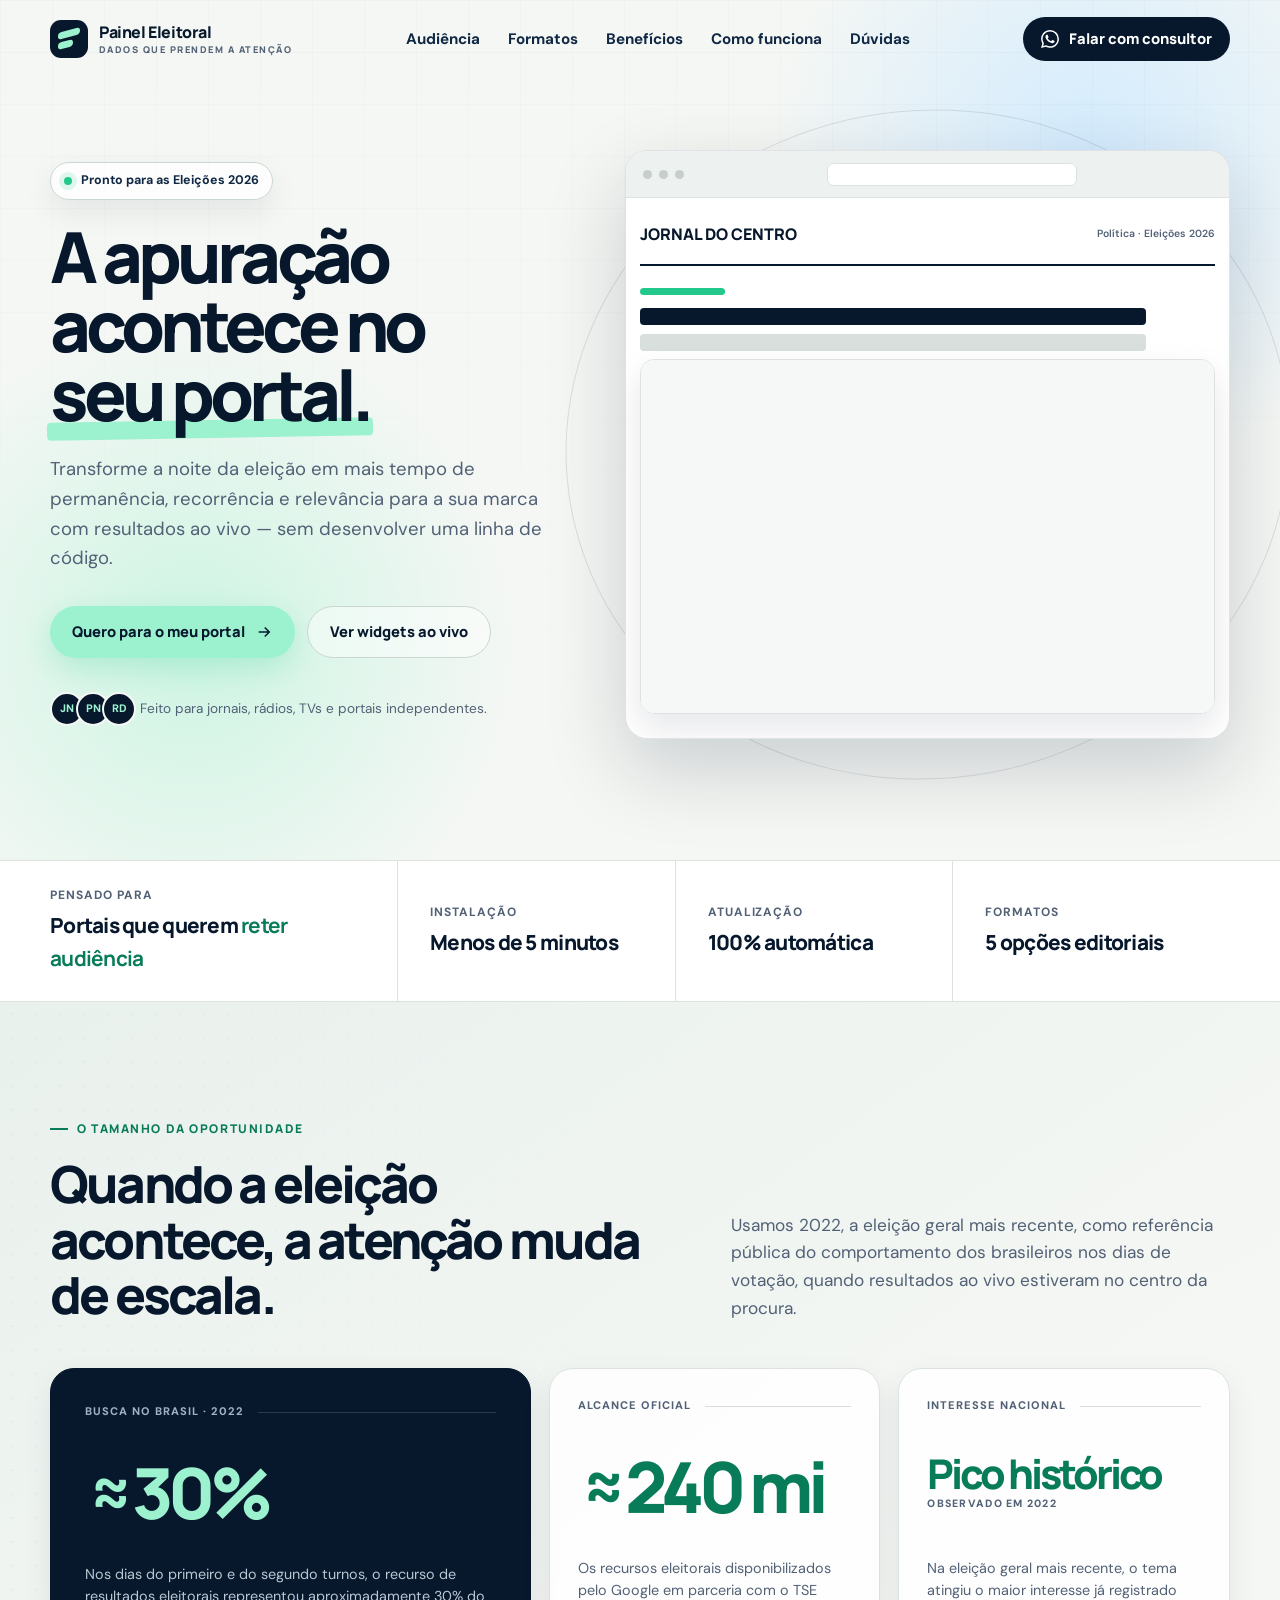
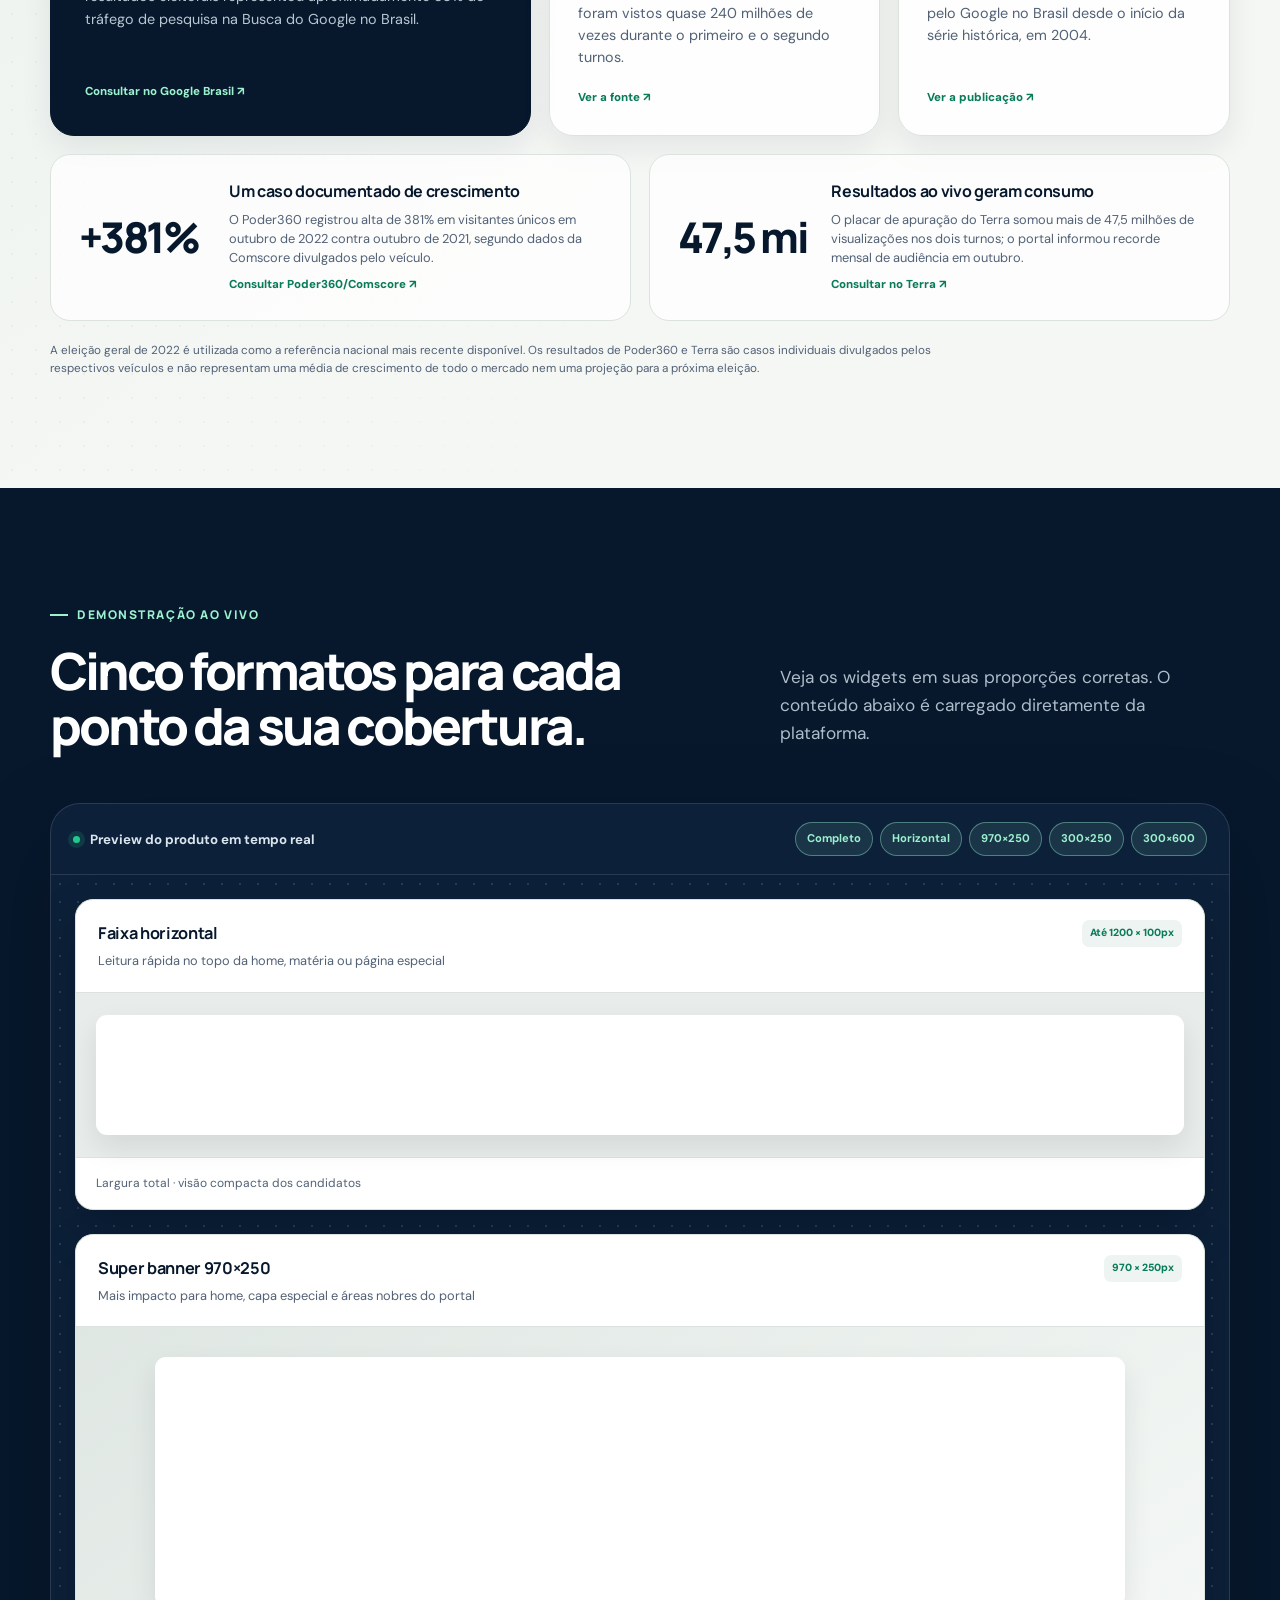
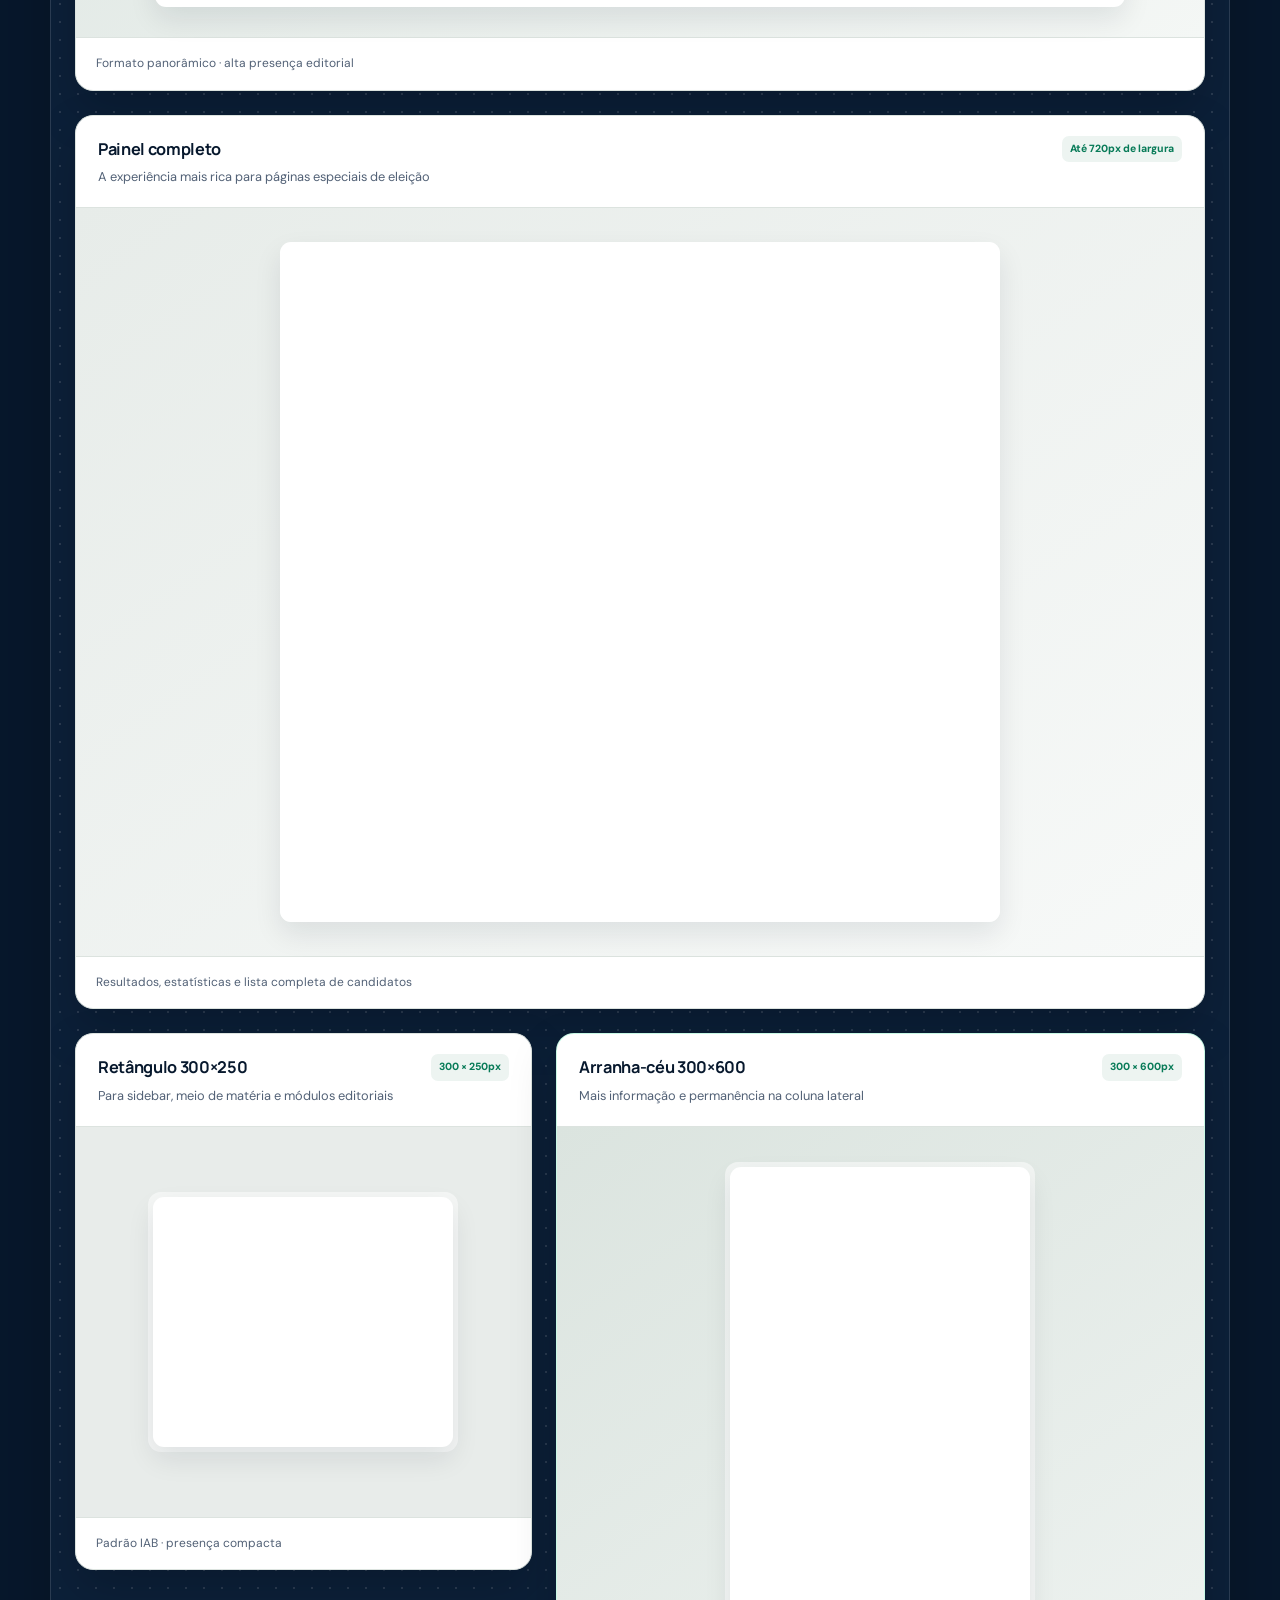
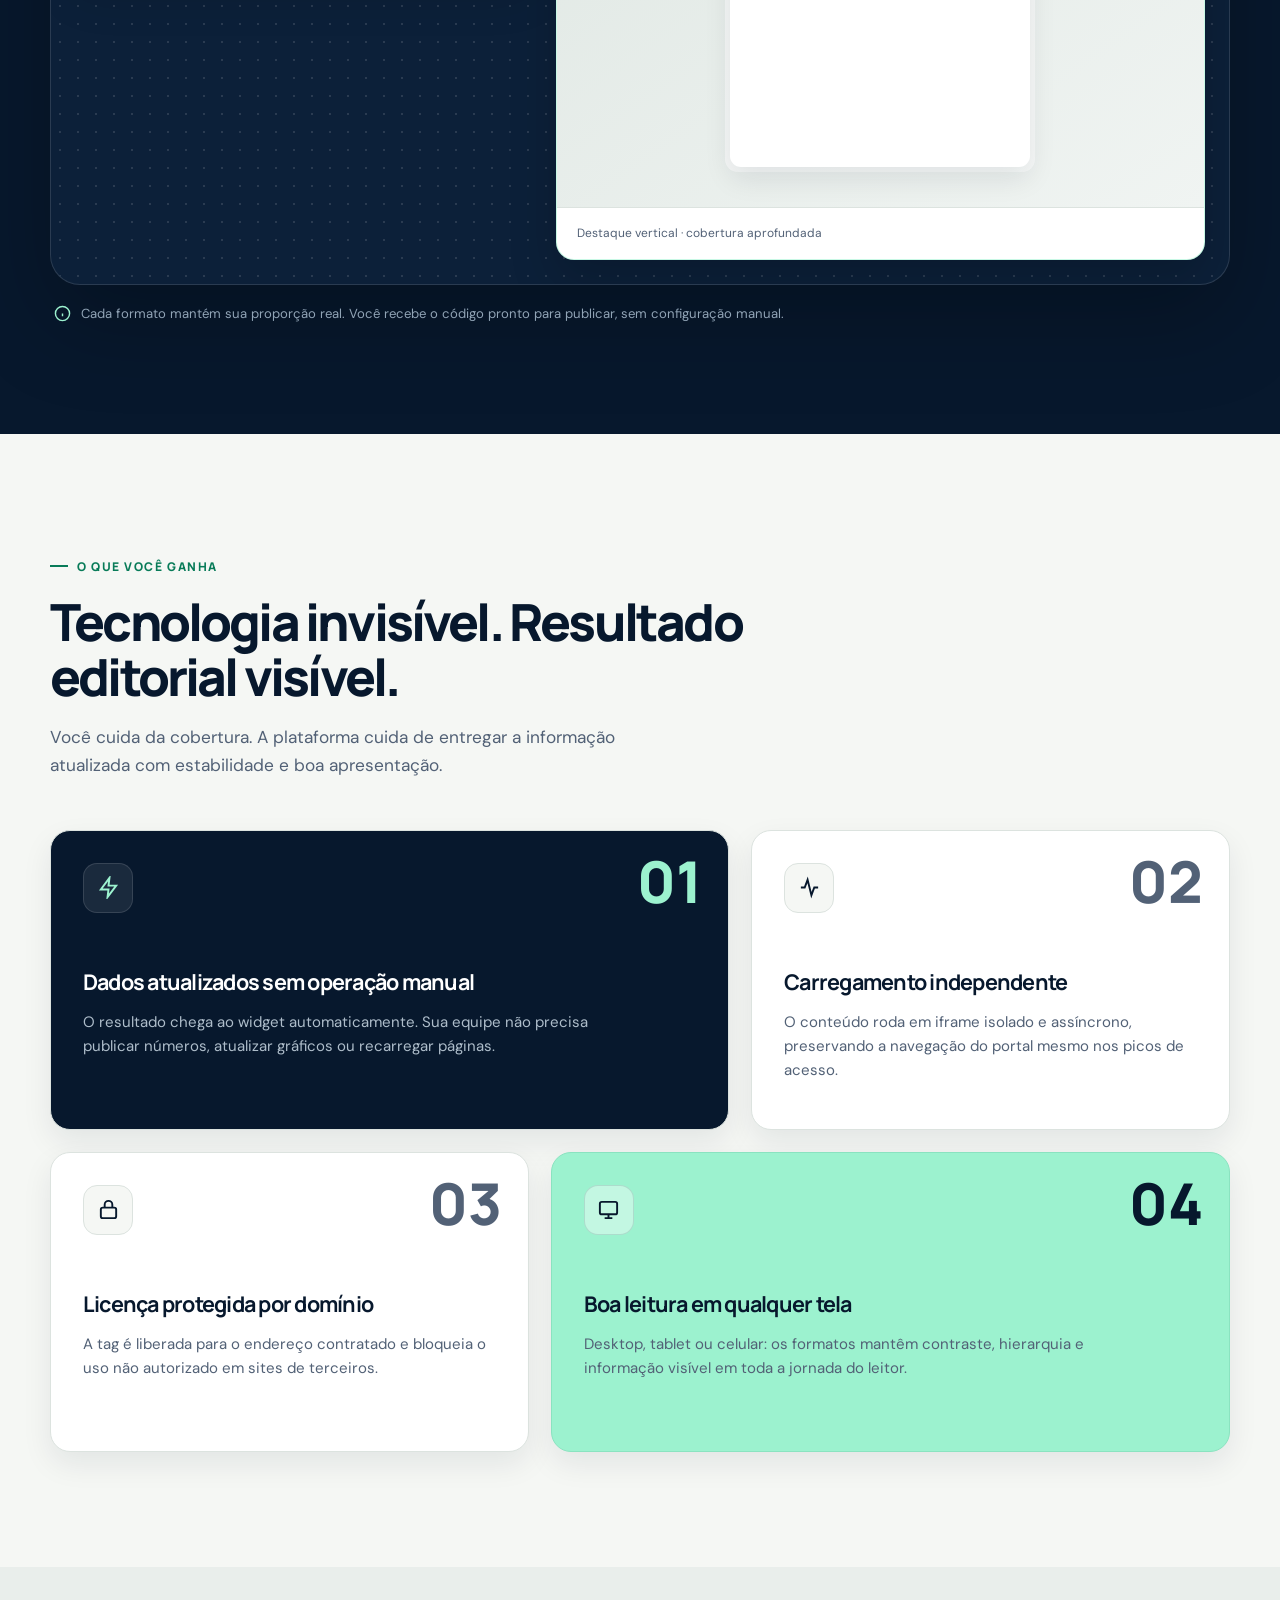
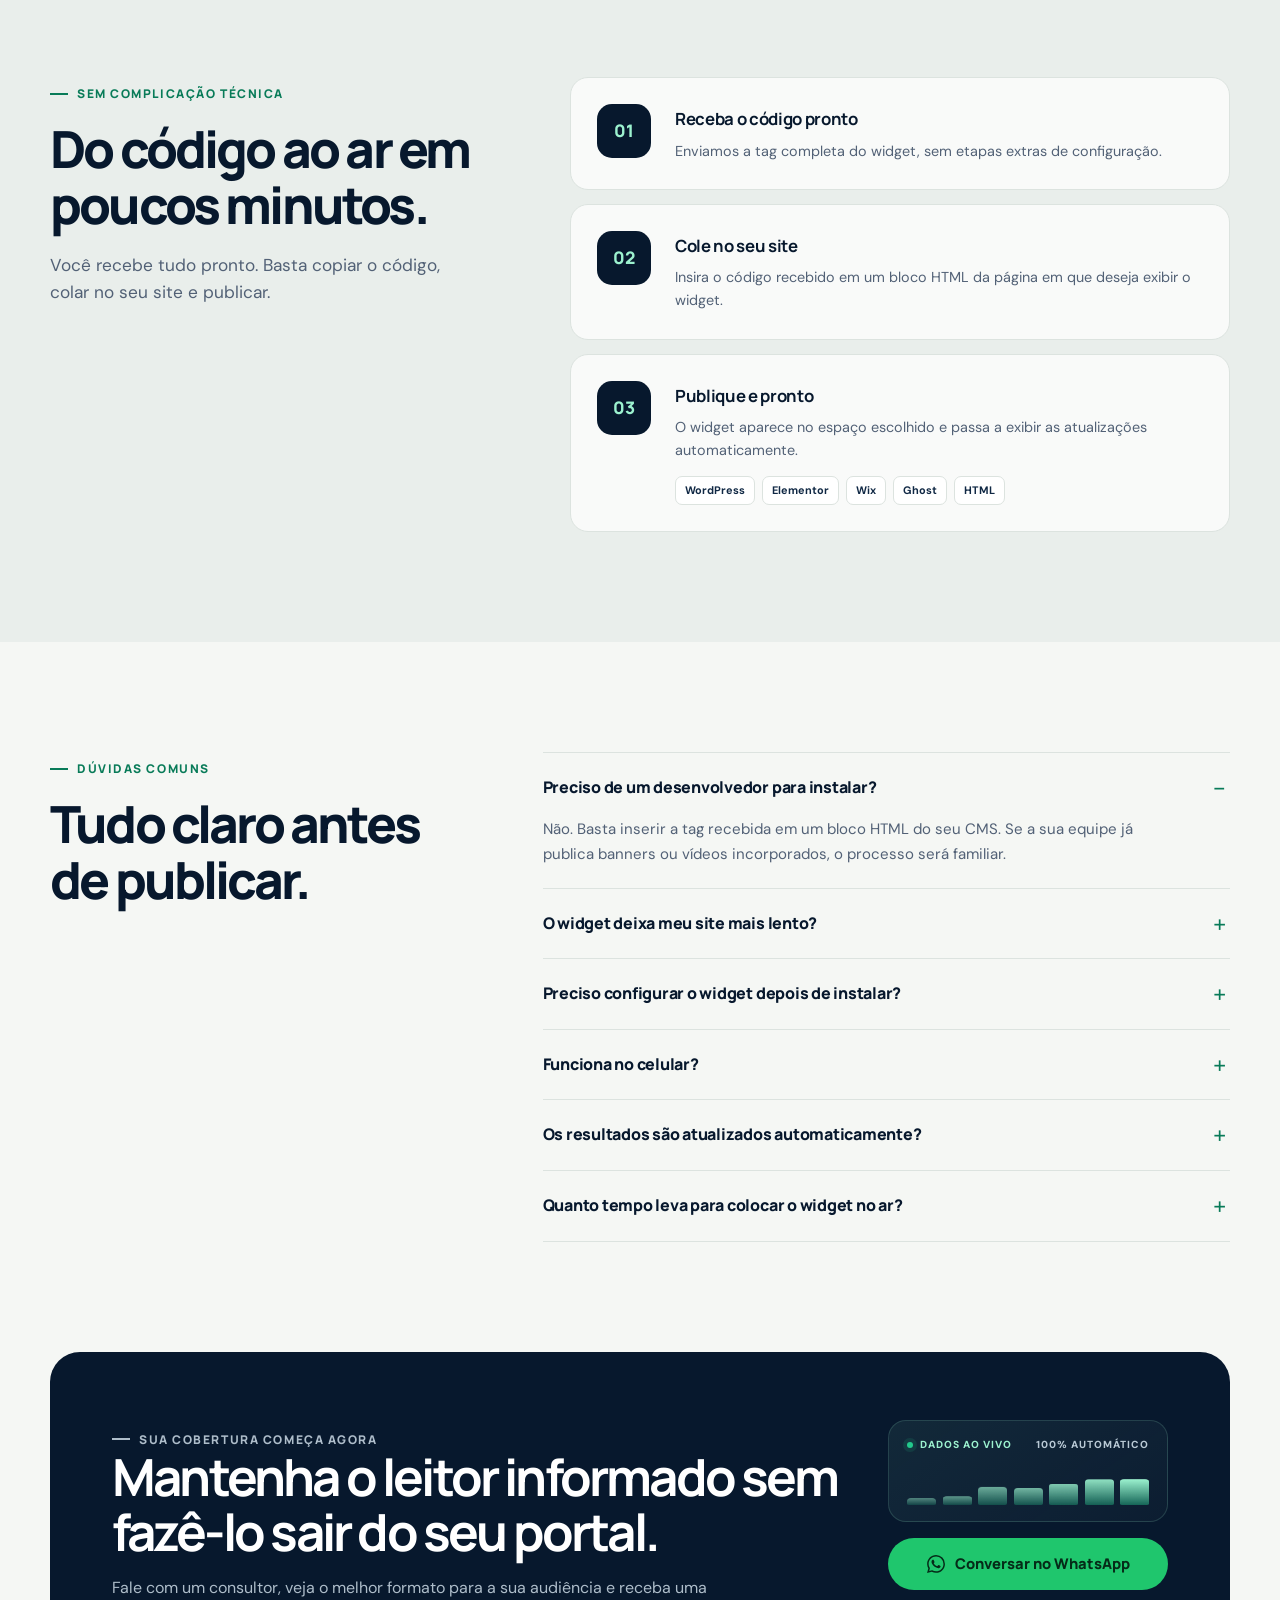
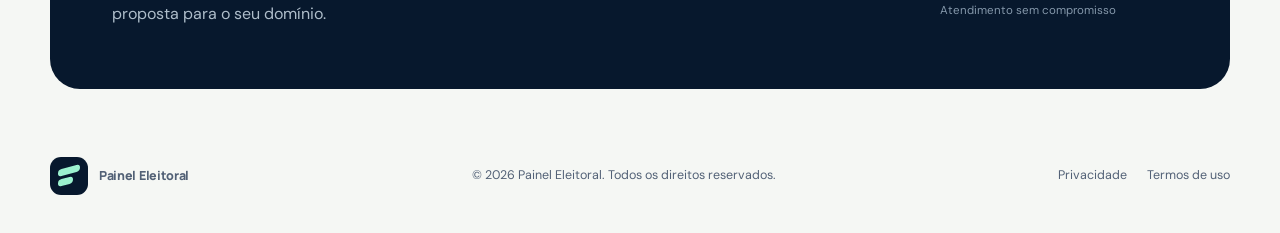
==== index.html @ d4038379 "Ajustes no site" ====
<!DOCTYPE html>
<html lang="pt-BR">
<head>
  <meta charset="UTF-8">
  <meta name="viewport" content="width=device-width, initial-scale=1">
  <meta name="description" content="Widgets de apuração eleitoral em tempo real para portais de notícias. Instalação simples, atualização automática e design responsivo.">
  <meta name="theme-color" content="#07182d">
  <title>Painel Eleitoral | Apuração eleitoral no seu portal</title>
  <link rel="icon" href="./favicon.ico" sizes="any">
  <link rel="preconnect" href="https://fonts.googleapis.com">
  <link rel="preconnect" href="https://fonts.gstatic.com" crossorigin>
  <link href="https://fonts.googleapis.com/css2?family=DM+Sans:wght@400;500;600;700&amp;family=Manrope:wght@500;600;700;800&amp;display=swap" rel="stylesheet">
  <style>
    :root {
      --ink: #07182d;
      --ink-soft: #102844;
      --ink-muted: #526176;
      --paper: #f5f7f4;
      --white: #ffffff;
      --line: #dce3df;
      --line-dark: rgba(255, 255, 255, .12);
      --mint: #9cf2cf;
      --mint-strong: #23c98c;
      --mint-dark: #087b58;
      --sky: #cfeaff;
      --yellow: #ffd566;
      --whatsapp: #1fc66d;
      --display: "Manrope", system-ui, sans-serif;
      --body: "DM Sans", system-ui, sans-serif;
      --radius-sm: 12px;
      --radius-md: 20px;
      --radius-lg: 30px;
      --shadow-sm: 0 12px 30px rgba(7, 24, 45, .08);
      --shadow-lg: 0 30px 80px rgba(7, 24, 45, .18);
    }
    *, *::before, *::after { box-sizing: border-box; }
    html { scroll-behavior: smooth; }
    body { margin: 0; overflow-x: hidden; background: var(--paper); color: var(--ink); font-family: var(--body); line-height: 1.6; -webkit-font-smoothing: antialiased; }
    button, a { font: inherit; }
    a { color: inherit; text-decoration: none; }
    img, svg { display: block; }
    button { border: 0; }
    ::selection { background: var(--mint); color: var(--ink); }
    .skip-link { position: fixed; top: 12px; left: 12px; z-index: 9999; padding: 10px 14px; border-radius: 8px; background: var(--white); color: var(--ink); transform: translateY(-150%); }
    .skip-link:focus { transform: translateY(0); }
    .container { width: min(1180px, calc(100% - 40px)); margin-inline: auto; }
    .eyebrow { display: inline-flex; align-items: center; gap: 9px; margin: 0 0 18px; color: var(--mint-dark); font-family: var(--display); font-size: .75rem; font-weight: 800; letter-spacing: .13em; text-transform: uppercase; }
    .eyebrow::before { content: ""; width: 18px; height: 2px; background: currentColor; }
    .eyebrow--light { color: var(--mint); }
    .section-title { max-width: 800px; margin: 0; font-family: var(--display); font-size: clamp(2rem, 4vw, 3.5rem); font-weight: 800; letter-spacing: -.055em; line-height: 1.08; }
    .section-copy { max-width: 620px; margin: 20px 0 0; color: var(--ink-muted); font-size: 1.08rem; }
    .section-head { margin-bottom: 50px; }
    .section-head--split { display: flex; align-items: end; justify-content: space-between; gap: 32px; }
    .section-head--split .section-copy { margin: 0 0 6px; max-width: 450px; }
    .button { display: inline-flex; min-height: 52px; align-items: center; justify-content: center; gap: 10px; padding: 0 22px; border-radius: 999px; cursor: pointer; font-family: var(--display); font-size: .92rem; font-weight: 800; transition: transform .2s ease, box-shadow .2s ease, background .2s ease; }
    .button:hover { transform: translateY(-2px); }
    .button:focus-visible, .nav-link:focus-visible, summary:focus-visible { outline: 3px solid var(--yellow); outline-offset: 3px; }
    .button--primary { background: var(--mint); color: var(--ink); box-shadow: 0 10px 28px rgba(35, 201, 140, .22); }
    .button--primary:hover { background: #b5f8dd; box-shadow: 0 14px 36px rgba(35, 201, 140, .3); }
    .button--whatsapp { background: var(--whatsapp); color: #052b18; }
    .button--ghost { border: 1px solid var(--line-dark); color: var(--white); }
    .button--ghost:hover { background: rgba(255, 255, 255, .08); }
    .button svg { width: 18px; height: 18px; }
    .site-header { position: fixed; inset: 0 0 auto; z-index: 1000; border-bottom: 1px solid transparent; transition: background .25s ease, border-color .25s ease, box-shadow .25s ease; }
    .site-header.is-scrolled { border-color: rgba(220, 227, 223, .8); background: rgba(245, 247, 244, .92); box-shadow: 0 10px 35px rgba(7, 24, 45, .06); backdrop-filter: blur(16px); }
    .nav { min-height: 78px; display: flex; align-items: center; justify-content: space-between; gap: 24px; }
    .brand { display: inline-flex; align-items: center; gap: 11px; font-family: var(--display); font-weight: 800; }
    .brand-mark { position: relative; width: 38px; height: 38px; overflow: hidden; border-radius: 11px; background: var(--ink); }
    .brand-mark::before, .brand-mark::after { content: ""; position: absolute; left: 8px; width: 22px; height: 7px; border-radius: 999px; background: var(--mint); transform: skewY(-15deg); }
    .brand-mark::before { top: 10px; }
    .brand-mark::after { top: 21px; width: 15px; }
    .brand-name { line-height: 1.05; letter-spacing: -.025em; }
    .brand-name small { display: block; margin-top: 4px; color: var(--ink-muted); font-size: .58rem; letter-spacing: .16em; text-transform: uppercase; }
    .nav-links { display: flex; align-items: center; gap: 28px; }
    .nav-link { position: relative; padding-block: 8px; color: var(--ink-soft); font-size: .95rem; font-weight: 700; transition: color .25s ease; }
    .nav-link::after { content: ""; position: absolute; right: 0; bottom: 2px; left: 0; height: 2px; border-radius: 999px; background: var(--mint-dark); transform: scaleX(0); transform-origin: center; transition: transform .25s ease; }
    .nav-link:hover, .nav-link.is-active { color: var(--mint-dark); }
    .nav-link.is-active::after { transform: scaleX(1); }
    .site-header .button { min-height: 44px; padding-inline: 18px; background: var(--ink); color: var(--white); }
    .hero { position: relative; min-height: 860px; overflow: hidden; padding: 150px 0 88px; background: radial-gradient(circle at 85% 18%, rgba(207, 234, 255, .9), transparent 25%), radial-gradient(circle at 15% 75%, rgba(156, 242, 207, .45), transparent 26%), var(--paper); }
    .hero::before { content: ""; position: absolute; inset: 0; opacity: .28; background-image: linear-gradient(rgba(7, 24, 45, .08) 1px, transparent 1px), linear-gradient(90deg, rgba(7, 24, 45, .08) 1px, transparent 1px); background-size: 52px 52px; mask-image: linear-gradient(to bottom, black, transparent 88%); }
    .hero-grid { position: relative; display: grid; grid-template-columns: minmax(0, .92fr) minmax(0, 1.08fr); align-items: center; gap: 60px; }
    .hero-content { min-width: 0; }
    .live-pill { display: inline-flex; align-items: center; gap: 9px; margin-bottom: 22px; padding: 8px 13px; border: 1px solid #cbd8d2; border-radius: 999px; background: rgba(255, 255, 255, .72); color: var(--ink-soft); font-size: .78rem; font-weight: 700; box-shadow: var(--shadow-sm); }
    .live-dot { width: 8px; height: 8px; border-radius: 50%; background: var(--mint-strong); box-shadow: 0 0 0 5px rgba(35, 201, 140, .14); animation: pulse 1.8s ease infinite; }
    .hero h1 { max-width: 620px; margin: 0; font-family: var(--display); font-size: clamp(2.9rem, 5.5vw, 5.15rem); font-weight: 800; letter-spacing: -.07em; line-height: .98; }
    .hero h1 span { position: relative; z-index: 0; white-space: nowrap; }
    .hero h1 span::after { content: ""; position: absolute; z-index: -1; right: -3px; bottom: 4px; left: -3px; height: 18px; border-radius: 4px; background: var(--mint); transform: rotate(-1deg); }
    .hero-copy { max-width: 570px; margin: 26px 0 32px; color: var(--ink-muted); font-size: 1.16rem; }
    .hero-actions { display: flex; align-items: center; gap: 12px; flex-wrap: wrap; }
    .hero-actions .button--ghost { border-color: #cbd8d2; color: var(--ink); background: rgba(255,255,255,.45); }
    .trust-line { display: flex; align-items: center; gap: 12px; margin-top: 34px; color: var(--ink-muted); font-size: .85rem; }
    .trust-avatars { display: flex; }
    .trust-avatar { display: grid; width: 34px; height: 34px; margin-right: -8px; place-items: center; border: 2px solid var(--paper); border-radius: 50%; background: var(--ink); color: var(--mint); font-size: .68rem; font-weight: 800; }
    .product-stage { position: relative; min-width: 0; }
    .stage-orbit { position: absolute; inset: -40px -60px; border: 1px solid rgba(7, 24, 45, .11); border-radius: 50%; transform: rotate(-8deg); }
    .browser { position: relative; overflow: hidden; border: 1px solid rgba(7, 24, 45, .12); border-radius: 22px; background: var(--white); box-shadow: var(--shadow-lg); }
    .browser-bar { height: 47px; display: flex; align-items: center; gap: 7px; padding: 0 17px; border-bottom: 1px solid var(--line); background: #edf1ef; }
    .browser-dot { width: 9px; height: 9px; border-radius: 50%; background: #c6cfca; }
    .browser-address { flex: 1; max-width: 250px; height: 23px; margin-inline: auto; border: 1px solid #dce3df; border-radius: 7px; background: var(--white); }
    .newsroom { padding: 24px 14px; }
    .newsroom-brand { display: flex; justify-content: space-between; align-items: center; padding-bottom: 16px; border-bottom: 2px solid var(--ink); font-family: var(--display); font-weight: 800; }
    .newsroom-brand small { color: var(--ink-muted); font-family: var(--body); font-size: .65rem; font-weight: 600; }
    .fake-kicker { width: 85px; height: 7px; margin-top: 22px; border-radius: 10px; background: var(--mint-strong); }
    .fake-headline { width: 88%; height: 17px; margin-top: 13px; border-radius: 4px; background: var(--ink); box-shadow: 0 26px 0 #d9dfdc; }
    .widget-frame { position: relative; height: 355px; margin-top: 34px; overflow-x: hidden; overflow-y: auto; border: 1px solid var(--line); border-radius: 14px; background: #f6f8f7; box-shadow: 0 15px 35px rgba(7,24,45,.1); scroll-behavior: smooth; scrollbar-color: rgba(16,40,68,.38) transparent; scrollbar-width: thin; }
    .widget-frame iframe { display: block; width: 100%; height: 2100px; border: 0; background: transparent; }
    .widget-frame::-webkit-scrollbar, .live-widget::-webkit-scrollbar { width: 5px; height: 5px; }
    .widget-frame::-webkit-scrollbar-track, .live-widget::-webkit-scrollbar-track { background: transparent; }
    .widget-frame::-webkit-scrollbar-thumb, .live-widget::-webkit-scrollbar-thumb { border-radius: 999px; background: rgba(16,40,68,.35); }
    .widget-frame::-webkit-scrollbar-thumb:hover, .live-widget::-webkit-scrollbar-thumb:hover { background: rgba(16,40,68,.58); }
    .widget-frame:focus-visible, .live-widget:focus-visible { outline: 3px solid var(--mint-strong); outline-offset: 3px; }
    .proof-bar { position: relative; z-index: 2; border-block: 1px solid var(--line); background: var(--white); }
    .proof-grid { display: grid; grid-template-columns: 1.25fr repeat(3, 1fr); align-items: stretch; }
    .proof-item { min-height: 130px; display: flex; flex-direction: column; justify-content: center; padding: 25px 32px; border-left: 1px solid var(--line); }
    .proof-item:first-child { padding-left: 0; border-left: 0; }
    .proof-label { color: var(--ink-muted); font-size: .75rem; font-weight: 700; letter-spacing: .08em; text-transform: uppercase; }
    .proof-value { margin-top: 4px; font-family: var(--display); font-size: 1.3rem; font-weight: 800; letter-spacing: -.035em; }
    .proof-value strong { color: var(--mint-dark); }
    .attention { position: relative; overflow: hidden; padding: 110px 0; background: linear-gradient(145deg, #e9f1ed 0%, var(--paper) 62%); }
    .attention::before { content: ""; position: absolute; inset: 0; opacity: .28; background-image: radial-gradient(rgba(7,24,45,.14) 1px, transparent 1px); background-size: 24px 24px; mask-image: linear-gradient(90deg, black, transparent 58%); }
    .attention .container { position: relative; }
    .attention-head { display: grid; grid-template-columns: 1.1fr .9fr; align-items: end; gap: 70px; margin-bottom: 46px; }
    .attention-head .section-copy { margin: 0; justify-self: end; }
    .attention-grid { display: grid; grid-template-columns: 1.45fr 1fr 1fr; gap: 18px; }
    .attention-card { min-width: 0; min-height: 310px; display: flex; flex-direction: column; padding: 28px; border: 1px solid var(--line); border-radius: 24px; background: rgba(255,255,255,.86); box-shadow: var(--shadow-sm); }
    .attention-card--feature { padding: 34px; border-color: var(--ink); background: var(--ink); color: var(--white); }
    .attention-kicker { display: flex; align-items: center; justify-content: space-between; gap: 14px; color: var(--ink-muted); font-size: .69rem; font-weight: 800; letter-spacing: .09em; text-transform: uppercase; }
    .attention-card--feature .attention-kicker { color: #9eb0c1; }
    .attention-kicker::after { content: ""; flex: 1; height: 1px; background: currentColor; opacity: .22; }
    .attention-number { min-height: 82px; display: flex; align-items: flex-start; margin: 40px 0 20px; color: var(--mint-dark); font-family: var(--display); font-size: clamp(3.2rem, 5.5vw, 5.15rem); font-weight: 800; letter-spacing: -.075em; line-height: .9; white-space: nowrap; }
    .attention-card--feature .attention-number { color: var(--mint); }
    .attention-number--text { flex-direction: column; justify-content: flex-start; gap: 7px; font-size: clamp(2.25rem, 3.2vw, 2.85rem); white-space: nowrap; }
    .attention-number--text small { color: var(--ink-muted); font-family: var(--body); font-size: .66rem; font-weight: 800; letter-spacing: .12em; line-height: 1; text-transform: uppercase; }
    .attention-card p { margin: 0; color: var(--ink-muted); font-size: .9rem; line-height: 1.55; }
    .attention-card--feature p { color: #b9c7d3; }
    .data-source { display: inline-flex; align-items: center; gap: 6px; width: fit-content; margin-top: 20px; color: var(--mint-dark); font-size: .72rem; font-weight: 800; text-decoration: none; }
    .attention-card--feature .data-source { color: var(--mint); }
    .attention-card > .data-source { margin-top: auto; padding-top: 20px; }
    .data-source:hover { text-decoration: underline; text-underline-offset: 3px; }
    .case-grid { display: grid; grid-template-columns: repeat(2, 1fr); gap: 18px; margin-top: 18px; }
    .case-card { display: grid; grid-template-columns: auto 1fr; align-items: center; gap: 24px; padding: 24px 28px; border: 1px solid var(--line); border-radius: 20px; background: rgba(255,255,255,.72); }
    .case-number { min-width: 126px; color: var(--ink); font-family: var(--display); font-size: 2.65rem; font-weight: 800; letter-spacing: -.06em; line-height: 1; }
    .case-card h3 { margin: 0 0 5px; font-family: var(--display); font-size: 1rem; letter-spacing: -.02em; }
    .case-card p { margin: 0; color: var(--ink-muted); font-size: .8rem; line-height: 1.5; }
    .case-card .data-source { margin-top: 9px; }
    .attention-note { max-width: 900px; margin: 20px 0 0; color: var(--ink-muted); font-size: .73rem; }
    .studio { padding: 110px 0; background: var(--ink); color: var(--white); }
    .studio .section-title { max-width: 720px; }
    .studio .section-copy { color: #aebdca; }
    .studio-shell { overflow: hidden; border: 1px solid var(--line-dark); border-radius: var(--radius-lg); background: #0c2039; box-shadow: 0 35px 90px rgba(0,0,0,.25); }
    .studio-toolbar { display: flex; align-items: center; justify-content: space-between; gap: 18px; padding: 18px 22px; border-bottom: 1px solid var(--line-dark); }
    .studio-status { display: flex; align-items: center; gap: 10px; color: #dbe5ed; font-size: .83rem; font-weight: 700; }
    .studio-status .live-dot { width: 7px; height: 7px; }
    .studio-formats { display: flex; flex-wrap: wrap; justify-content: flex-end; gap: 7px; }
    .format-chip { padding: 7px 11px; border: 1px solid var(--line-dark); border-radius: 999px; color: #9fb0c4; font-size: .7rem; font-weight: 700; }
    .format-chip.is-active { border-color: rgba(156,242,207,.4); background: rgba(156,242,207,.1); color: var(--mint); }
    .studio-canvas { display: grid; grid-template-columns: repeat(12, minmax(0, 1fr)); align-items: start; gap: 24px; padding: 24px; background-image: radial-gradient(rgba(255,255,255,.12) 1px, transparent 1px); background-size: 18px 18px; }
    .format-card { overflow: hidden; border: 1px solid var(--line); border-radius: 18px; background: var(--white); color: var(--ink); box-shadow: 0 20px 48px rgba(0,0,0,.18); }
    .format-card--wide, .format-card--standard { grid-column: 1 / -1; }
    .format-card--rectangle { grid-column: span 5; }
    .format-card--tower { grid-column: span 7; border-color: rgba(156,242,207,.55); }
    .format-card__head { display: flex; align-items: start; justify-content: space-between; gap: 18px; padding: 20px 22px; border-bottom: 1px solid var(--line); }
    .format-card__head h3 { margin: 0; font-family: var(--display); font-size: 1.02rem; letter-spacing: -.02em; }
    .format-card__head p { margin: 5px 0 0; color: var(--ink-muted); font-size: .8rem; }
    .size-badge { flex: 0 0 auto; padding: 5px 8px; border-radius: 7px; background: #edf4f1; color: var(--mint-dark); font-size: .65rem; font-weight: 800; }
    .editorial-preview { padding: 26px; background: #f0f3f1; }
    .article-line { height: 8px; margin-bottom: 9px; border-radius: 8px; background: #d9dfdc; }
    .article-line:nth-child(2) { width: 73%; }
    .live-widget { position: relative; margin: 22px 0; overflow: auto; border-radius: 11px; background: var(--white); box-shadow: 0 12px 28px rgba(7,24,45,.09); scroll-behavior: smooth; scrollbar-color: rgba(16,40,68,.38) transparent; scrollbar-width: thin; }
    .live-widget iframe { display: block; width: 100%; border: 0; background: transparent; }
    .horizontal-preview { padding: 22px 20px; background: #e8ecea; }
    .live-widget--horizontal { width: 100%; height: 120px; margin: 0; overflow: hidden; }
    .live-widget--horizontal iframe { width: 100%; max-width: 100%; height: 120px; }
    .super-banner-preview { display: grid; place-items: center; padding: 30px 24px; background: linear-gradient(145deg, #dfe7e3, #f4f7f5); }
    .live-widget--970 { width: min(970px, 100%); height: 250px; margin: 0 auto; overflow: hidden; }
    .live-widget--970 iframe { width: 970px; max-width: 100%; height: 250px; }
    .standard-preview { display: grid; place-items: center; padding: 34px; background: linear-gradient(145deg, #e7ece9, #f7f9f8); }
    .live-widget--standard { width: min(720px, 100%); height: 680px; margin: 0 auto; overflow-x: hidden; overflow-y: auto; }
    .live-widget--standard iframe { height: 2100px; }
    .sidebar-preview { display: grid; place-items: center; min-height: 390px; padding: 28px; background: #e8ecea; }
    .sidebar-preview--tower { min-height: 680px; background: linear-gradient(145deg, #dbe4df, #f0f4f2); }
    .sidebar-page { width: 100%; max-width: 310px; padding: 5px; border-radius: 13px; background: rgba(255,255,255,.55); }
    .live-widget--sidebar { width: 300px; max-width: 100%; margin: 0 auto; }
    .live-widget--sidebar iframe { width: 300px; max-width: 100%; height: 250px; }
    .live-widget--tower { width: 300px; max-width: 100%; margin: 0 auto; }
    .live-widget--tower iframe { width: 300px; max-width: 100%; height: 600px; }
    .format-card__foot { display: flex; align-items: center; justify-content: space-between; gap: 14px; padding: 16px 20px; border-top: 1px solid var(--line); color: var(--ink-muted); font-size: .75rem; }
    .studio-note { display: flex; align-items: center; gap: 10px; margin: 18px 4px 0; color: #91a4b6; font-size: .82rem; }
    .studio-note svg { flex: 0 0 auto; width: 17px; color: var(--mint); }
    .benefits { padding: 115px 0; }
    .benefit-grid { display: grid; grid-template-columns: repeat(12, 1fr); gap: 22px; }
    .benefit-card { position: relative; overflow: hidden; min-height: 300px; padding: 32px; border: 1px solid var(--line); border-radius: var(--radius-md); background: var(--white); box-shadow: var(--shadow-sm); }
    .benefit-card:nth-child(1), .benefit-card:nth-child(4) { grid-column: span 7; }
    .benefit-card:nth-child(2), .benefit-card:nth-child(3) { grid-column: span 5; }
    .benefit-card--dark { background: var(--ink); color: var(--white); }
    .benefit-card--mint { background: var(--mint); border-color: #8ae3c0; }
    .benefit-icon { display: grid; width: 50px; height: 50px; place-items: center; margin-bottom: 52px; border: 1px solid var(--line); border-radius: 14px; background: var(--paper); color: var(--ink); }
    .benefit-icon svg { width: 23px; height: 23px; }
    .benefit-card--dark .benefit-icon { border-color: var(--line-dark); background: rgba(255,255,255,.08); color: var(--mint); }
    .benefit-card--mint .benefit-icon { border-color: rgba(7,24,45,.12); background: rgba(255,255,255,.4); }
    .benefit-card h3 { max-width: 460px; margin: 0 0 11px; font-family: var(--display); font-size: 1.35rem; letter-spacing: -.035em; }
    .benefit-card p { max-width: 520px; margin: 0; color: var(--ink-muted); font-size: .94rem; }
    .benefit-card--dark p { color: #aebdca; }
    .benefit-number { position: absolute; top: 22px; right: 26px; color: var(--ink-muted); font-family: var(--display); font-size: 3.6rem; font-weight: 800; line-height: 1; }
    .benefit-card--dark .benefit-number { color: var(--mint); }
    .benefit-card--mint .benefit-number { color: var(--ink); }
    .flow { padding: 110px 0; background: #e9eeeb; }
    .flow-grid { display: grid; grid-template-columns: .8fr 1.2fr; gap: 80px; align-items: start; }
    .flow-intro { position: sticky; top: 120px; }
    .flow-intro .section-copy { max-width: 430px; }
    .flow-list { display: grid; gap: 14px; }
    .flow-step { display: grid; grid-template-columns: 58px 1fr; gap: 20px; padding: 26px; border: 1px solid var(--line); border-radius: 18px; background: rgba(255,255,255,.72); }
    .flow-number { display: grid; width: 54px; height: 54px; place-items: center; border-radius: 15px; background: var(--ink); color: var(--mint); font-family: var(--display); font-size: 1.08rem; font-weight: 800; }
    .flow-step h3 { margin: 2px 0 7px; font-family: var(--display); font-size: 1.05rem; letter-spacing: -.02em; }
    .flow-step p { margin: 0; color: var(--ink-muted); font-size: .9rem; }
    .compatibility { display: flex; flex-wrap: wrap; gap: 7px; margin-top: 13px; }
    .compatibility span { padding: 5px 9px; border: 1px solid var(--line); border-radius: 7px; background: var(--white); color: var(--ink-soft); font-size: .68rem; font-weight: 700; }
    .faq { padding: 110px 0; }
    .faq-grid { display: grid; grid-template-columns: .75fr 1.25fr; gap: 80px; }
    .faq-list { border-top: 1px solid var(--line); }
    details { border-bottom: 1px solid var(--line); }
    summary { position: relative; padding: 22px 48px 22px 0; cursor: pointer; list-style: none; font-family: var(--display); font-weight: 800; letter-spacing: -.015em; }
    summary::-webkit-details-marker { display: none; }
    summary::after { content: "+"; position: absolute; top: 17px; right: 4px; color: var(--mint-dark); font-size: 1.45rem; font-weight: 500; }
    details[open] summary::after { content: "−"; }
    details p { margin: -5px 50px 22px 0; color: var(--ink-muted); font-size: .94rem; }
    .final-cta { padding: 0 0 40px; }
    .cta-box { position: relative; overflow: hidden; display: grid; grid-template-columns: 1fr auto; align-items: center; gap: 42px; padding: 62px; border-radius: var(--radius-lg); background: var(--ink); color: var(--white); }
    .cta-box > * { position: relative; z-index: 1; }
    .cta-box h2 { max-width: 740px; margin: 0; font-family: var(--display); font-size: clamp(2rem, 4vw, 3.35rem); letter-spacing: -.055em; line-height: 1.08; }
    .cta-box p { max-width: 650px; margin: 16px 0 0; color: #aebdca; }
    .cta-side { width: 280px; display: grid; gap: 16px; }
    .cta-signal { min-height: 98px; padding: 16px 18px; border: 1px solid rgba(156,242,207,.16); border-radius: 18px; background: linear-gradient(145deg, rgba(156,242,207,.08), rgba(255,255,255,.025)); }
    .cta-signal-head { display: flex; align-items: center; justify-content: space-between; gap: 12px; color: #b9c9d5; font-size: .64rem; font-weight: 800; letter-spacing: .1em; text-transform: uppercase; }
    .cta-signal-live { display: inline-flex; align-items: center; gap: 7px; color: var(--mint); }
    .cta-signal-live::before { content: ""; width: 6px; height: 6px; border-radius: 50%; background: var(--mint-strong); box-shadow: 0 0 0 4px rgba(35,201,140,.12); }
    .cta-bars { position: relative; overflow: hidden; height: 42px; margin-top: 10px; display: flex; align-items: end; gap: 7px; }
    .cta-bars span { flex: 1; min-height: 8px; border-radius: 4px 4px 2px 2px; background: linear-gradient(to top, rgba(35,201,140,.42), var(--mint)); transform-origin: center bottom; will-change: transform; }
    .cta-bars span:nth-child(1) { --bar-min: .55; --bar-max: 1.65; --bar-speed: 1.35s; --bar-delay: -.8s; height: 24%; opacity: .46; }
    .cta-bars span:nth-child(2) { --bar-min: .48; --bar-max: 1.38; --bar-speed: 1.7s; --bar-delay: -1.3s; height: 38%; opacity: .56; }
    .cta-bars span:nth-child(3) { --bar-min: .42; --bar-max: 1.2; --bar-speed: 1.15s; --bar-delay: -.35s; height: 52%; opacity: .66; }
    .cta-bars span:nth-child(4) { --bar-min: .58; --bar-max: 1.42; --bar-speed: 1.9s; --bar-delay: -1.5s; height: 46%; opacity: .72; }
    .cta-bars span:nth-child(5) { --bar-min: .48; --bar-max: 1.12; --bar-speed: 1.45s; --bar-delay: -.65s; height: 70%; opacity: .82; }
    .cta-bars span:nth-child(6) { --bar-min: .38; --bar-max: 1; --bar-speed: 1.8s; --bar-delay: -1.1s; height: 88%; opacity: .92; }
    .cta-bars span:nth-child(7) { --bar-min: .52; --bar-max: 1; --bar-speed: 1.25s; --bar-delay: -.2s; height: 100%; }
    .cta-actions { display: grid; gap: 12px; min-width: 250px; }
    .cta-actions small { color: #8497aa; text-align: center; font-size: .72rem; }
    footer { padding: 28px 0 38px; }
    .footer-inner { display: flex; align-items: center; justify-content: space-between; gap: 20px; color: var(--ink-muted); font-size: .78rem; }
    .footer-links { display: flex; gap: 20px; }
    .footer-links a:hover { color: var(--mint-dark); }
    .mobile-cta { display: none; }
    .reveal { opacity: 0; transform: translateY(22px); transition: opacity .65s ease, transform .65s ease; }
    .reveal.is-visible { opacity: 1; transform: none; }
    @keyframes pulse { 50% { opacity: .45; transform: scale(.8); } }
    @media (max-width: 1000px) {
      .attention-number {margin: 40px 0 0px;}
      .nav-links { display: none; }
      .hero { min-height: auto; }
      .hero-grid { grid-template-columns: minmax(0, 1fr); gap: 65px; }
      .hero-copy { max-width: 650px; }
      .product-stage { width: min(720px, 100%); }
      .proof-grid { grid-template-columns: repeat(2, 1fr); }
      .proof-item:nth-child(3) { border-left: 0; }
      .proof-item:nth-child(n+3) { border-top: 1px solid var(--line); }
      .attention-head { grid-template-columns: 1fr; gap: 22px; }
      .attention-head .section-copy { justify-self: start; }
      .attention-grid { grid-template-columns: 1fr 1fr; }
      .attention-card--feature { grid-column: 1 / -1; }
      .studio-canvas { grid-template-columns: minmax(0, 1fr); }
      .format-card--wide, .format-card--standard, .format-card--rectangle, .format-card--tower { grid-column: 1 / -1; }
      .format-card--rectangle, .format-card--tower { width: min(620px, 100%); margin-inline: auto; }
      .flow-grid, .faq-grid { grid-template-columns: 1fr; gap: 48px; }
      .flow-intro { position: static; }
      .cta-box { grid-template-columns: 1fr; }
      .cta-side { width: min(100%, 360px); }
      .cta-actions { justify-self: start; width: 100%; }
    }
    @media (max-width: 720px) {
      .container { width: min(100% - 28px, 1180px); }
      .site-header { background: rgba(245,247,244,.93); backdrop-filter: blur(14px); }
      .nav { min-height: 68px; }
      .brand-name small, .site-header .button span { display: none; }
      .site-header .button { width: 43px; min-height: 43px; padding: 0; }
      .hero { padding: 120px 0 70px; }
      .hero-content { width: 100%; overflow: hidden; }
      .hero h1 { width: 100%; font-size: clamp(2.45rem, 11.5vw, 4rem); overflow-wrap: anywhere; }
      .hero h1 span { white-space: nowrap; }
      .hero h1 span::after { height: 11px; }
      .hero-copy { font-size: 1.02rem; }
      .hero-actions { align-items: stretch; flex-direction: column; }
      .hero-actions .button { width: 100%; }
      .trust-line { align-items: start; }
      .stage-orbit { display: none; }
      .browser { border-radius: 16px; transform: none; }
      .newsroom { padding: 18px 14px; }
      .newsroom-brand small { display: none; }
      .fake-headline { width: 94%; }
      .widget-frame { margin-top: 32px; }
      .widget-frame { height: 430px; }
      .widget-frame iframe { height: 2100px; }
      .proof-grid { grid-template-columns: 1fr 1fr; }
      .proof-item { min-height: 108px; padding: 22px 14px; border-top: 1px solid var(--line); }
      .proof-item:nth-child(odd) { border-left: 0; }
      .proof-item:first-child { padding-left: 14px; }
      .proof-item:first-child, .proof-item:nth-child(2) { border-top: 0; }
      .proof-value { font-size: 1.03rem; }
      .attention { padding: 76px 0; }
      .attention-grid, .case-grid { grid-template-columns: 1fr; }
      .attention-card--feature { grid-column: auto; }
      .attention-card { min-height: 270px; padding: 25px; }
      .case-card { grid-template-columns: 1fr; gap: 10px; padding: 23px; }
      .case-number { min-width: 0; }
      .section-head--split { align-items: start; flex-direction: column; }
      .section-head { margin-bottom: 36px; }
      .studio, .benefits, .flow, .faq { padding: 80px 0; }
      .studio-shell { width: 100%; max-width: calc(100vw - 28px); }
      .studio-toolbar { width: 100%; min-width: 0; align-items: start; flex-direction: column; overflow: hidden; }
      .studio-formats { display: grid; width: 100%; min-width: 0; grid-template-columns: repeat(3, minmax(0, 1fr)); }
      .format-chip { min-width: 0; padding-inline: 5px; text-align: center; }
      .studio-canvas { padding: 12px; }
      .format-card__head { padding: 17px; }
      .editorial-preview { padding: 16px; }
      .horizontal-preview { padding: 16px; }
      .live-widget--horizontal { height: 360px; }
      .live-widget--horizontal iframe { width: 100%; height: 360px; }
      .super-banner-preview { padding: 16px 10px; }
      .standard-preview { padding: 12px; }
      .live-widget--standard { height: 620px; }
      .live-widget--standard iframe { height: 2100px; }
      .sidebar-preview { min-height: 340px; padding: 20px 8px; overflow: hidden; }
      .sidebar-preview--tower { min-height: 640px; }
      .format-card__foot { align-items: start; flex-direction: column; }
      .benefit-grid { grid-template-columns: 1fr; }
      .benefit-card, .benefit-card:nth-child(n) { grid-column: auto; min-height: 280px; padding: 26px; }
      .flow-step { grid-template-columns: 45px 1fr; gap: 15px; padding: 20px 17px; }
      .flow-number { width: 44px; height: 44px; }
      .faq-grid { gap: 34px; }
      .cta-box { padding: 38px 25px; }
      .cta-actions { width: 100%; min-width: 0; }
      .footer-inner { align-items: start; flex-direction: column; }
      .mobile-cta { position: fixed; right: 14px; bottom: 14px; z-index: 900; display: grid; width: 54px; height: 54px; place-items: center; border: 3px solid var(--paper); border-radius: 50%; background: var(--whatsapp); color: #052b18; box-shadow: 0 12px 28px rgba(7,24,45,.24); }
      .mobile-cta svg { width: 25px; height: 25px; }
    }
    @media (max-width: 420px) {
      .studio-formats { grid-template-columns: repeat(2, minmax(0, 1fr)); }
    }
    @media (prefers-reduced-motion: reduce) {
      html { scroll-behavior: auto; }
      *, *::before, *::after { animation-duration: .01ms !important; animation-iteration-count: 1 !important; transition-duration: .01ms !important; }
      .reveal { opacity: 1; transform: none; }
    }
  </style>
</head>
<body id="topo">
  <svg width="0" height="0" style="position:absolute" aria-hidden="true" focusable="false">
    <symbol id="icon-whatsapp" viewBox="0 0 24 24">
      <path d="M17.472 14.382c-.297-.149-1.758-.867-2.03-.967-.273-.099-.471-.148-.67.15-.197.297-.767.966-.94 1.164-.173.199-.347.223-.644.075-.297-.15-1.255-.463-2.39-1.475-.883-.788-1.48-1.761-1.653-2.059-.173-.297-.018-.458.13-.606.134-.133.298-.347.446-.52.149-.174.198-.298.298-.497.099-.198.05-.371-.025-.52-.075-.149-.669-1.612-.916-2.207-.242-.579-.487-.5-.669-.51a12.8 12.8 0 0 0-.57-.01c-.198 0-.52.074-.792.372-.272.297-1.04 1.016-1.04 2.479 0 1.462 1.065 2.875 1.213 3.074.149.198 2.096 3.2 5.077 4.487.709.306 1.262.489 1.694.625.712.227 1.36.195 1.871.118.571-.085 1.758-.719 2.006-1.413.248-.694.248-1.289.173-1.413-.074-.124-.272-.198-.57-.347m-5.421 7.403h-.004a9.87 9.87 0 0 1-5.031-1.378l-.361-.214-3.741.982.998-3.648-.235-.374a9.86 9.86 0 0 1-1.51-5.26c.001-5.45 4.436-9.884 9.888-9.884 2.64 0 5.122 1.03 6.988 2.898a9.825 9.825 0 0 1 2.893 6.994c-.003 5.45-4.437 9.884-9.885 9.884m8.413-18.297A11.815 11.815 0 0 0 12.05 0C5.495 0 .16 5.335.157 11.892c0 2.096.547 4.142 1.588 5.945L.057 24l6.305-1.654a11.882 11.882 0 0 0 5.683 1.448h.005c6.554 0 11.89-5.335 11.893-11.893a11.821 11.821 0 0 0-3.48-8.413Z"/>
    </symbol>
  </svg>
  <a class="skip-link" href="#conteudo">Ir para o conteúdo</a>
  <header class="site-header">
    <div class="container nav">
      <a class="brand" href="#topo" aria-label="Painel Eleitoral — início"><span class="brand-mark" aria-hidden="true"></span><span class="brand-name">Painel Eleitoral <small>Dados que prendem a atenção</small></span></a>
      <nav class="nav-links" aria-label="Navegação principal"><a class="nav-link" href="#audiencia">Audiência</a><a class="nav-link" href="#formatos">Formatos</a><a class="nav-link" href="#beneficios">Benefícios</a><a class="nav-link" href="#instalacao">Como funciona</a><a class="nav-link" href="#duvidas">Dúvidas</a></nav>
      <a class="button" href="https://wa.me/5500000000000?text=Olá!%20Quero%20conhecer%20o%20EleiçõesWidget%20Pro%20para%20meu%20portal." target="_blank" rel="noopener noreferrer" aria-label="Falar com consultor no WhatsApp">
        <svg viewBox="0 0 24 24" fill="currentColor" aria-hidden="true"><use href="#icon-whatsapp"/></svg><span>Falar com consultor</span>
      </a>
    </div>
  </header>
  <main id="conteudo">
    <section class="hero" aria-labelledby="hero-title">
      <div class="container hero-grid">
        <div class="hero-content reveal">
          <div class="live-pill"><span class="live-dot" aria-hidden="true"></span> Pronto para as Eleições 2026</div>
          <h1 id="hero-title">A apuração<br>acontece no<br><span>seu portal.</span></h1>
          <p class="hero-copy">Transforme a noite da eleição em mais tempo de permanência, recorrência e relevância para a sua marca com resultados ao vivo — sem desenvolver uma linha de código.</p>
          <div class="hero-actions">
            <a class="button button--primary" href="https://wa.me/5500000000000?text=Olá!%20Quero%20colocar%20a%20apuração%20eleitoral%20no%20meu%20portal." target="_blank" rel="noopener noreferrer">Quero para o meu portal <svg viewBox="0 0 24 24" fill="none" stroke="currentColor" stroke-width="2" aria-hidden="true"><path d="M5 12h14M13 6l6 6-6 6"/></svg></a>
            <a class="button button--ghost" href="#formatos">Ver widgets ao vivo</a>
          </div>
          <div class="trust-line"><div class="trust-avatars" aria-hidden="true"><span class="trust-avatar">JN</span><span class="trust-avatar">PN</span><span class="trust-avatar">RD</span></div><span>Feito para jornais, rádios, TVs e portais independentes.</span></div>
        </div>
        <div class="product-stage reveal" aria-label="Demonstração do widget em um portal de notícias">
          <div class="stage-orbit" aria-hidden="true"></div>
          <div class="browser">
            <div class="browser-bar" aria-hidden="true"><span class="browser-dot"></span><span class="browser-dot"></span><span class="browser-dot"></span><span class="browser-address"></span></div>
            <div class="newsroom">
              <div class="newsroom-brand"><span>JORNAL DO CENTRO</span><small>Política · Eleições 2026</small></div>
              <div class="fake-kicker" aria-hidden="true"></div><div class="fake-headline" aria-hidden="true"></div>
              <div class="widget-frame" tabindex="0" aria-label="Painel completo rolável. Use a roda do mouse ou as setas para ver todos os dados."><iframe src="https://eleicoes-front.vercel.app/?turno=1&amp;cargo=1&amp;uf=br" title="Painel completo de apuração eleitoral" loading="eager" scrolling="no"></iframe></div>
            </div>
          </div>
        </div>
      </div>
    </section>
    <section class="proof-bar" aria-label="Diferenciais principais">
      <div class="container proof-grid">
        <div class="proof-item"><span class="proof-label">Pensado para</span><span class="proof-value">Portais que querem <strong>reter audiência</strong></span></div>
        <div class="proof-item"><span class="proof-label">Instalação</span><span class="proof-value">Menos de 5 minutos</span></div>
        <div class="proof-item"><span class="proof-label">Atualização</span><span class="proof-value">100% automática</span></div>
        <div class="proof-item"><span class="proof-label">Formatos</span><span class="proof-value">5 opções editoriais</span></div>
      </div>
    </section>
    <section class="attention" id="audiencia" aria-labelledby="attention-title">
      <div class="container">
        <div class="attention-head reveal"><div><p class="eyebrow">O tamanho da oportunidade</p><h2 class="section-title" id="attention-title">Quando a eleição acontece, a atenção muda de escala.</h2></div><p class="section-copy">Usamos 2022, a eleição geral mais recente, como referência pública do comportamento dos brasileiros nos dias de votação, quando resultados ao vivo estiveram no centro da procura.</p></div>
        <div class="attention-grid">
          <article class="attention-card attention-card--feature reveal"><span class="attention-kicker">Busca no Brasil · 2022</span><strong class="attention-number">≈30%</strong><p>Nos dias do primeiro e do segundo turnos, o recurso de resultados eleitorais representou aproximadamente 30% do tráfego de pesquisa na Busca do Google no Brasil.</p><a class="data-source" href="https://blog.google/intl/pt-br/novidades/iniciativas/nosso-trabalho-nas-eleicoes-brasileiras-de-2022/" target="_blank" rel="noopener noreferrer">Consultar no Google Brasil ↗</a></article>
          <article class="attention-card reveal"><span class="attention-kicker">Alcance oficial</span><strong class="attention-number">≈240 mi</strong><p>Os recursos eleitorais disponibilizados pelo Google em parceria com o TSE foram vistos quase 240 milhões de vezes durante o primeiro e o segundo turnos.</p><a class="data-source" href="https://blog.google/intl/pt-br/novidades/iniciativas/nosso-trabalho-nas-eleicoes-brasileiras-de-2022/" target="_blank" rel="noopener noreferrer">Ver a fonte ↗</a></article>
          <article class="attention-card reveal"><span class="attention-kicker">Interesse nacional</span><strong class="attention-number attention-number--text"><span>Pico histórico</span><small>observado em 2022</small></strong><p>Na eleição geral mais recente, o tema atingiu o maior interesse já registrado pelo Google no Brasil desde o início da série histórica, em 2004.</p><a class="data-source" href="https://blog.google/intl/pt-br/novidades/iniciativas/nosso-trabalho-nas-eleicoes-brasileiras-de-2022/" target="_blank" rel="noopener noreferrer">Ver a publicação ↗</a></article>
        </div>
        <div class="case-grid">
          <article class="case-card reveal"><strong class="case-number">+381%</strong><div><h3>Um caso documentado de crescimento</h3><p>O Poder360 registrou alta de 381% em visitantes únicos em outubro de 2022 contra outubro de 2021, segundo dados da Comscore divulgados pelo veículo.</p><a class="data-source" href="https://www.poder360.com.br/poder360/poder360-tem-recorde-de-178-milhoes-de-leitores-em-outubro/" target="_blank" rel="noopener noreferrer">Consultar Poder360/Comscore ↗</a></div></article>
          <article class="case-card reveal"><strong class="case-number">47,5 mi</strong><div><h3>Resultados ao vivo geram consumo</h3><p>O placar de apuração do Terra somou mais de 47,5 milhões de visualizações nos dois turnos; o portal informou recorde mensal de audiência em outubro.</p><a class="data-source" href="https://www.terra.com.br/nossaterra/sala-de-imprensa/terra-registra-recorde-de-audiencia-com-a-cobertura-das-eleicoes-2022%2C1689a0f6c14a39ed79b1a680ad6104ce1wj3feyh.html" target="_blank" rel="noopener noreferrer">Consultar no Terra ↗</a></div></article>
        </div>
        <p class="attention-note reveal">A eleição geral de 2022 é utilizada como a referência nacional mais recente disponível. Os resultados de Poder360 e Terra são casos individuais divulgados pelos respectivos veículos e não representam uma média de crescimento de todo o mercado nem uma projeção para a próxima eleição.</p>
      </div>
    </section>
    <section class="studio" id="formatos" aria-labelledby="studio-title">
      <div class="container">
        <div class="section-head section-head--split reveal"><div><p class="eyebrow eyebrow--light">Demonstração ao vivo</p><h2 class="section-title" id="studio-title">Cinco formatos para cada ponto da sua cobertura.</h2></div><p class="section-copy">Veja os widgets em suas proporções corretas. O conteúdo abaixo é carregado diretamente da plataforma.</p></div>
        <div class="studio-shell reveal">
          <div class="studio-toolbar"><div class="studio-status"><span class="live-dot" aria-hidden="true"></span> Preview do produto em tempo real</div><div class="studio-formats" aria-label="Formatos disponíveis"><span class="format-chip is-active">Completo</span><span class="format-chip is-active">Horizontal</span><span class="format-chip is-active">970×250</span><span class="format-chip is-active">300×250</span><span class="format-chip is-active">300×600</span></div></div>
          <div class="studio-canvas">
            <article class="format-card format-card--wide">
              <header class="format-card__head"><div><h3>Faixa horizontal</h3><p>Leitura rápida no topo da home, matéria ou página especial</p></div><span class="size-badge">Até 1200 × 100px</span></header>
              <div class="horizontal-preview"><div class="live-widget live-widget--horizontal"><iframe src="https://eleicoes-front.vercel.app/horizontal.html?turno=1&amp;cargo=1&amp;uf=br" title="Demonstração ao vivo da faixa horizontal de apuração" loading="eager" scrolling="no"></iframe></div></div>
              <footer class="format-card__foot"><span>Largura total · visão compacta dos candidatos</span></footer>
            </article>

            <article class="format-card format-card--wide">
              <header class="format-card__head"><div><h3>Super banner 970×250</h3><p>Mais impacto para home, capa especial e áreas nobres do portal</p></div><span class="size-badge">970 × 250px</span></header>
              <div class="super-banner-preview"><div class="live-widget live-widget--970"><iframe src="https://eleicoes-front.vercel.app/970x250.html?turno=1&amp;cargo=1&amp;uf=br" title="Demonstração ao vivo do widget 970 por 250 de apuração" loading="lazy" scrolling="no"></iframe></div></div>
              <footer class="format-card__foot"><span>Formato panorâmico · alta presença editorial</span></footer>
            </article>

            <article class="format-card format-card--standard">
              <header class="format-card__head"><div><h3>Painel completo</h3><p>A experiência mais rica para páginas especiais de eleição</p></div><span class="size-badge">Até 720px de largura</span></header>
              <div class="standard-preview"><div class="live-widget live-widget--standard" tabindex="0" aria-label="Painel completo rolável. Use a roda do mouse ou as setas para ver todos os candidatos."><iframe src="https://eleicoes-front.vercel.app/?turno=1&amp;cargo=1&amp;uf=br" title="Demonstração ao vivo do painel completo de apuração" loading="lazy" scrolling="no"></iframe></div></div>
              <footer class="format-card__foot"><span>Resultados, estatísticas e lista completa de candidatos</span></footer>
            </article>

            <article class="format-card format-card--rectangle">
              <header class="format-card__head"><div><h3>Retângulo 300×250</h3><p>Para sidebar, meio de matéria e módulos editoriais</p></div><span class="size-badge">300 × 250px</span></header>
              <div class="sidebar-preview"><div class="sidebar-page"><div class="live-widget live-widget--sidebar"><iframe src="https://eleicoes-front.vercel.app/300x250.html?turno=1&amp;cargo=3&amp;uf=sp" title="Demonstração ao vivo do widget lateral de apuração com lista rolável" loading="lazy" scrolling="auto"></iframe></div></div></div>
              <footer class="format-card__foot"><span>Padrão IAB · presença compacta</span></footer>
            </article>

            <article class="format-card format-card--tower">
              <header class="format-card__head"><div><h3>Arranha-céu 300×600</h3><p>Mais informação e permanência na coluna lateral</p></div><span class="size-badge">300 × 600px</span></header>
              <div class="sidebar-preview sidebar-preview--tower"><div class="sidebar-page"><div class="live-widget live-widget--tower"><iframe src="https://eleicoes-front.vercel.app/300x600.html?turno=1&amp;cargo=3&amp;uf=sp" title="Demonstração ao vivo do widget 300 por 600 com lista rolável" loading="lazy" scrolling="auto"></iframe></div></div></div>
              <footer class="format-card__foot"><span>Destaque vertical · cobertura aprofundada</span></footer>
            </article>
          </div>
        </div>
        <p class="studio-note reveal"><svg viewBox="0 0 24 24" fill="none" stroke="currentColor" stroke-width="2" aria-hidden="true"><path d="M12 22a10 10 0 1 0 0-20 10 10 0 0 0 0 20Z"/><path d="M12 16v-4M12 8h.01"/></svg>Cada formato mantém sua proporção real. Você recebe o código pronto para publicar, sem configuração manual.</p>
      </div>
    </section>
    <section class="benefits" id="beneficios" aria-labelledby="benefits-title">
      <div class="container">
        <div class="section-head reveal"><p class="eyebrow">O que você ganha</p><h2 class="section-title" id="benefits-title">Tecnologia invisível. Resultado editorial visível.</h2><p class="section-copy">Você cuida da cobertura. A plataforma cuida de entregar a informação atualizada com estabilidade e boa apresentação.</p></div>
        <div class="benefit-grid">
          <article class="benefit-card benefit-card--dark reveal"><span class="benefit-number" aria-hidden="true">01</span><div class="benefit-icon"><svg viewBox="0 0 24 24" fill="none" stroke="currentColor" stroke-width="2" aria-hidden="true"><path d="m13 2-9 12h8l-1 8 9-12h-8l1-8Z"/></svg></div><h3>Dados atualizados sem operação manual</h3><p>O resultado chega ao widget automaticamente. Sua equipe não precisa publicar números, atualizar gráficos ou recarregar páginas.</p></article>
          <article class="benefit-card reveal"><span class="benefit-number" aria-hidden="true">02</span><div class="benefit-icon"><svg viewBox="0 0 24 24" fill="none" stroke="currentColor" stroke-width="2" aria-hidden="true"><path d="M3 12h4l3-8 4 16 3-8h4"/></svg></div><h3>Carregamento independente</h3><p>O conteúdo roda em iframe isolado e assíncrono, preservando a navegação do portal mesmo nos picos de acesso.</p></article>
          <article class="benefit-card reveal"><span class="benefit-number" aria-hidden="true">03</span><div class="benefit-icon"><svg viewBox="0 0 24 24" fill="none" stroke="currentColor" stroke-width="2" aria-hidden="true"><rect x="4" y="10" width="16" height="11" rx="2"/><path d="M8 10V7a4 4 0 0 1 8 0v3"/></svg></div><h3>Licença protegida por domínio</h3><p>A tag é liberada para o endereço contratado e bloqueia o uso não autorizado em sites de terceiros.</p></article>
          <article class="benefit-card benefit-card--mint reveal"><span class="benefit-number" aria-hidden="true">04</span><div class="benefit-icon"><svg viewBox="0 0 24 24" fill="none" stroke="currentColor" stroke-width="2" aria-hidden="true"><rect x="3" y="4" width="18" height="13" rx="2"/><path d="M8 21h8M12 17v4"/></svg></div><h3>Boa leitura em qualquer tela</h3><p>Desktop, tablet ou celular: os formatos mantêm contraste, hierarquia e informação visível em toda a jornada do leitor.</p></article>
        </div>
      </div>
    </section>
    <section class="flow" id="instalacao" aria-labelledby="flow-title">
      <div class="container flow-grid">
        <div class="flow-intro reveal"><p class="eyebrow">Sem complicação técnica</p><h2 class="section-title" id="flow-title">Do código ao ar em poucos minutos.</h2><p class="section-copy">Você recebe tudo pronto. Basta copiar o código, colar no seu site e publicar.</p></div>
        <div class="flow-list">
          <article class="flow-step reveal"><span class="flow-number">01</span><div><h3>Receba o código pronto</h3><p>Enviamos a tag completa do widget, sem etapas extras de configuração.</p></div></article>
          <article class="flow-step reveal"><span class="flow-number">02</span><div><h3>Cole no seu site</h3><p>Insira o código recebido em um bloco HTML da página em que deseja exibir o widget.</p></div></article>
          <article class="flow-step reveal"><span class="flow-number">03</span><div><h3>Publique e pronto</h3><p>O widget aparece no espaço escolhido e passa a exibir as atualizações automaticamente.</p><div class="compatibility" aria-label="Plataformas compatíveis"><span>WordPress</span><span>Elementor</span><span>Wix</span><span>Ghost</span><span>HTML</span></div></div></article>
        </div>
      </div>
    </section>
    <section class="faq" id="duvidas" aria-labelledby="faq-title">
      <div class="container faq-grid">
        <div class="reveal"><p class="eyebrow">Dúvidas comuns</p><h2 class="section-title" id="faq-title">Tudo claro antes de publicar.</h2></div>
        <div class="faq-list reveal">
          <details open><summary>Preciso de um desenvolvedor para instalar?</summary><p>Não. Basta inserir a tag recebida em um bloco HTML do seu CMS. Se a sua equipe já publica banners ou vídeos incorporados, o processo será familiar.</p></details>
          <details><summary>O widget deixa meu site mais lento?</summary><p>O conteúdo é carregado isoladamente em um iframe. Isso evita que o widget bloqueie o carregamento principal da página do seu portal.</p></details>
          <details><summary>Preciso configurar o widget depois de instalar?</summary><p>Não. O código é entregue pronto para uso. Você só precisa colá-lo no bloco HTML da página e publicar.</p></details>
          <details><summary>Funciona no celular?</summary><p>Sim. O painel completo, a faixa horizontal e o 970×250 reorganizam o conteúdo para telas menores. Os formatos 300×250 e 300×600 preservam suas proporções dentro do espaço disponível.</p></details>
          <details><summary>Os resultados são atualizados automaticamente?</summary><p>Sim. As novas informações aparecem no widget sem que sua equipe precise editar números, atualizar gráficos ou republicar a página.</p></details>
          <details><summary>Quanto tempo leva para colocar o widget no ar?</summary><p>Em geral, menos de cinco minutos. Se o seu CMS aceita blocos HTML ou conteúdo incorporado, basta colar o código recebido e publicar.</p></details>
        </div>
      </div>
    </section>
    <section class="final-cta" aria-labelledby="cta-title">
      <div class="container"><div class="cta-box reveal"><div><p class="eyebrow eyebrow--light">Sua cobertura começa agora</p><h2 id="cta-title">Mantenha o leitor informado sem fazê-lo sair do seu portal.</h2><p>Fale com um consultor, veja o melhor formato para a sua audiência e receba uma proposta para o seu domínio.</p></div><div class="cta-side"><div class="cta-signal" aria-hidden="true"><div class="cta-signal-head"><span class="cta-signal-live">Dados ao vivo</span><span>100% automático</span></div><div class="cta-bars"><span></span><span></span><span></span><span></span><span></span><span></span><span></span></div></div><div class="cta-actions"><a class="button button--whatsapp" href="https://wa.me/5500000000000?text=Olá!%20Quero%20uma%20proposta%20do%20EleiçõesWidget%20Pro%20para%20meu%20portal." target="_blank" rel="noopener noreferrer"><svg viewBox="0 0 24 24" fill="currentColor" aria-hidden="true"><use href="#icon-whatsapp"/></svg>Conversar no WhatsApp</a><small>Atendimento sem compromisso</small></div></div></div></div>
    </section>
  </main>
  <footer><div class="container footer-inner"><a class="brand" href="#topo"><span class="brand-mark" aria-hidden="true"></span><span class="brand-name">Painel Eleitoral</span></a><span>© 2026 Painel Eleitoral. Todos os direitos reservados.</span><div class="footer-links"><a href="./privacidade.html">Privacidade</a><a href="./termos.html">Termos de uso</a></div></div></footer>
  <a class="mobile-cta" href="https://wa.me/5500000000000?text=Olá!%20Quero%20conhecer%20o%20EleiçõesWidget%20Pro." target="_blank" rel="noopener noreferrer" aria-label="Falar pelo WhatsApp"><svg viewBox="0 0 24 24" fill="currentColor" aria-hidden="true"><use href="#icon-whatsapp"/></svg></a>
  <script>
    const header = document.querySelector('.site-header');
    const updateHeader = () => header.classList.toggle('is-scrolled', window.scrollY > 12);
    updateHeader();
    window.addEventListener('scroll', updateHeader, { passive: true });
    document.querySelectorAll('a[href="#topo"]').forEach((link) => {
      link.addEventListener('click', (event) => {
        event.preventDefault();
        const reducedMotion = window.matchMedia('(prefers-reduced-motion: reduce)').matches;
        window.scrollTo({ top: 0, behavior: reducedMotion ? 'auto' : 'smooth' });
        history.replaceState(null, '', window.location.pathname + window.location.search);
      });
    });
    const observer = 'IntersectionObserver' in window ? new IntersectionObserver((entries, currentObserver) => { entries.forEach((entry) => { if (entry.isIntersecting) { entry.target.classList.add('is-visible'); currentObserver.unobserve(entry.target); } }); }, { threshold: 0.12 }) : null;
    document.querySelectorAll('.reveal').forEach((element) => { if (observer) observer.observe(element); else element.classList.add('is-visible'); });
    const navLinks = [...document.querySelectorAll('.nav-link[href^="#"]')];
    const navSections = navLinks.map((link) => document.querySelector(link.getAttribute('href'))).filter(Boolean);
    const updateActiveNav = () => {
      const readingLine = window.scrollY + window.innerHeight * .38;
      let activeId = '';
      navSections.forEach((section) => { if (readingLine >= section.offsetTop) activeId = section.id; });
      navLinks.forEach((link) => {
        const isActive = link.getAttribute('href') === `#${activeId}`;
        link.classList.toggle('is-active', isActive);
        if (isActive) link.setAttribute('aria-current', 'location');
        else link.removeAttribute('aria-current');
      });
    };
    let navUpdateScheduled = false;
    const scheduleActiveNav = () => {
      if (navUpdateScheduled) return;
      navUpdateScheduled = true;
      window.requestAnimationFrame(() => { updateActiveNav(); navUpdateScheduled = false; });
    };
    updateActiveNav();
    window.addEventListener('scroll', scheduleActiveNav, { passive: true });
    window.addEventListener('resize', scheduleActiveNav);
    const liveBars = [...document.querySelectorAll('.cta-bars span')];
    const barMotion = liveBars.map((_, index) => ({
      speed: .00115 + (index % 4) * .00019,
      phase: index * 1.37,
      minimum: .38 + (index % 3) * .07,
      range: .48 + (index % 2) * .16
    }));
    const animateLiveBars = (time) => {
      liveBars.forEach((bar, index) => {
        const motion = barMotion[index];
        const primaryWave = (Math.sin(time * motion.speed + motion.phase) + 1) / 2;
        const detailWave = (Math.sin(time * motion.speed * 2.3 + motion.phase * .7) + 1) / 2;
        const scale = motion.minimum + motion.range * (primaryWave * .72 + detailWave * .28);
        bar.style.transform = `scaleY(${scale.toFixed(3)})`;
      });
      window.requestAnimationFrame(animateLiveBars);
    };
    if (liveBars.length) window.requestAnimationFrame(animateLiveBars);
  </script>
</body>
</html>
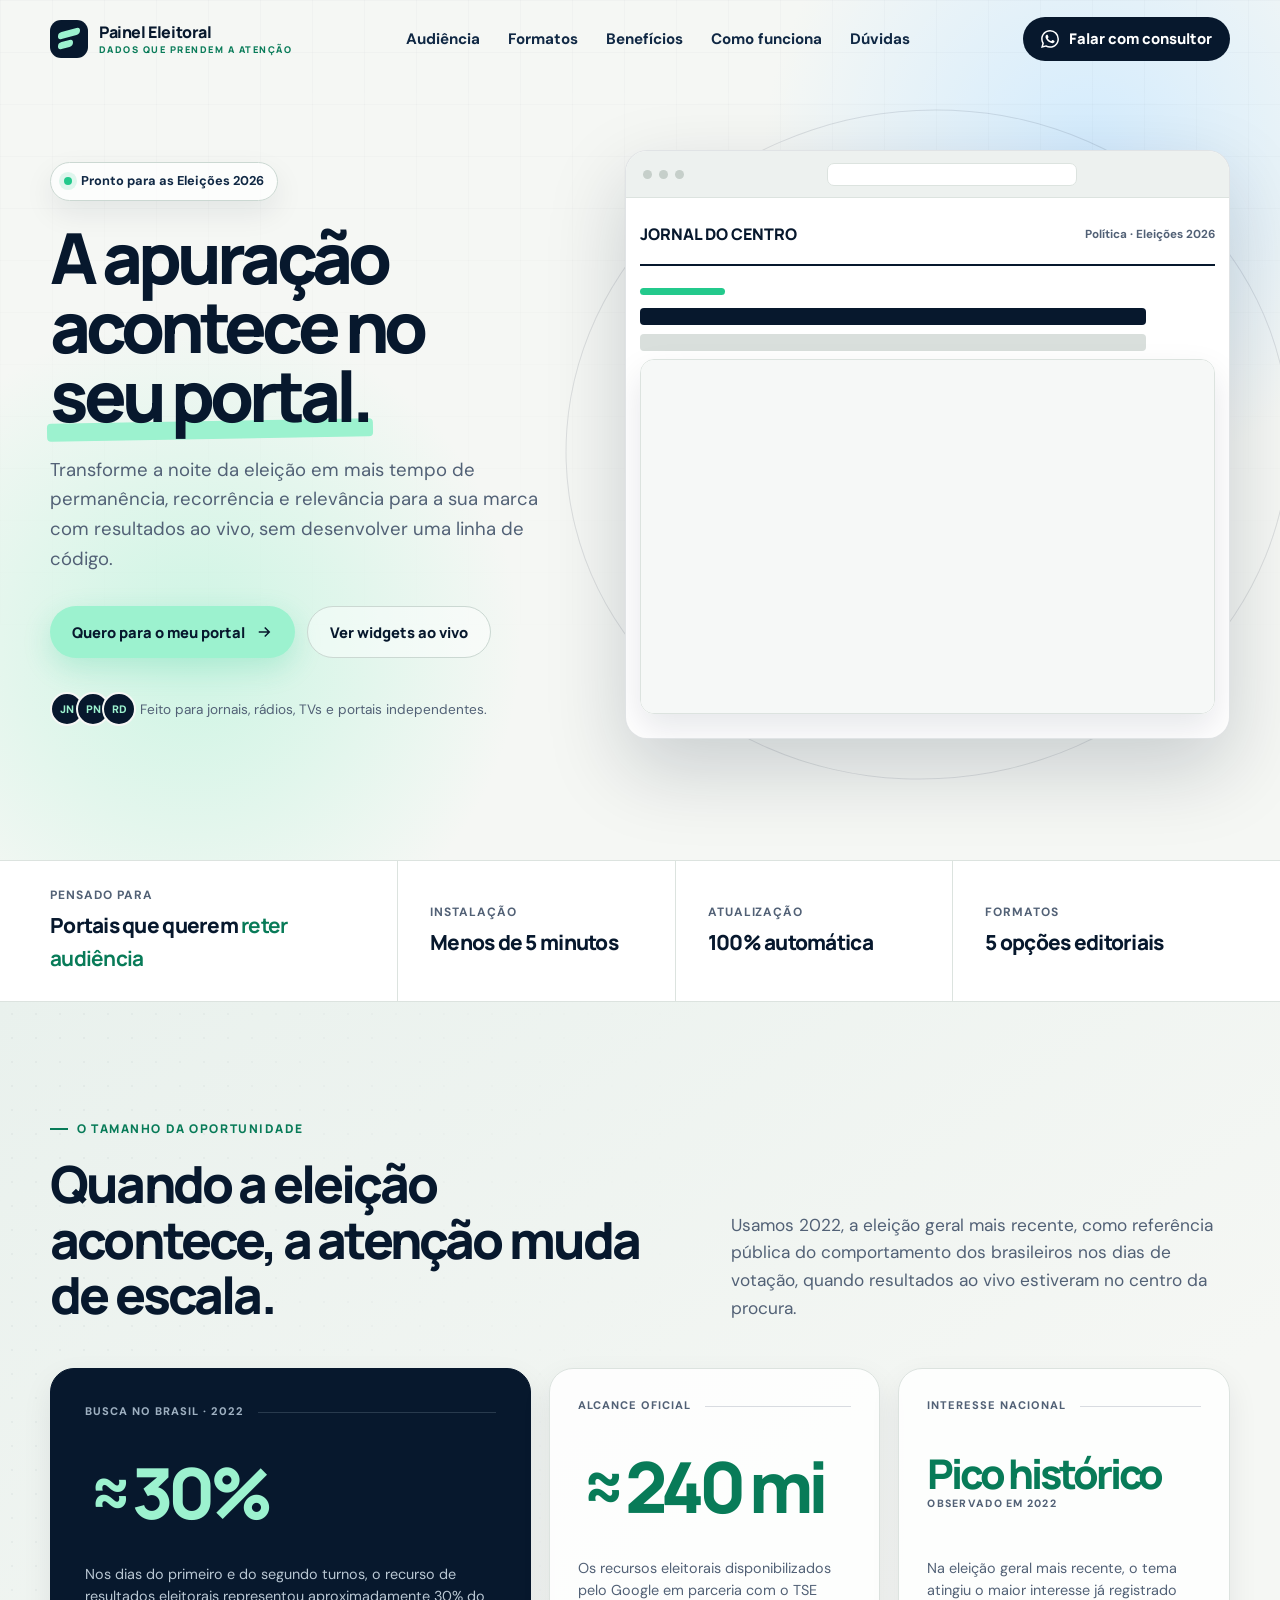
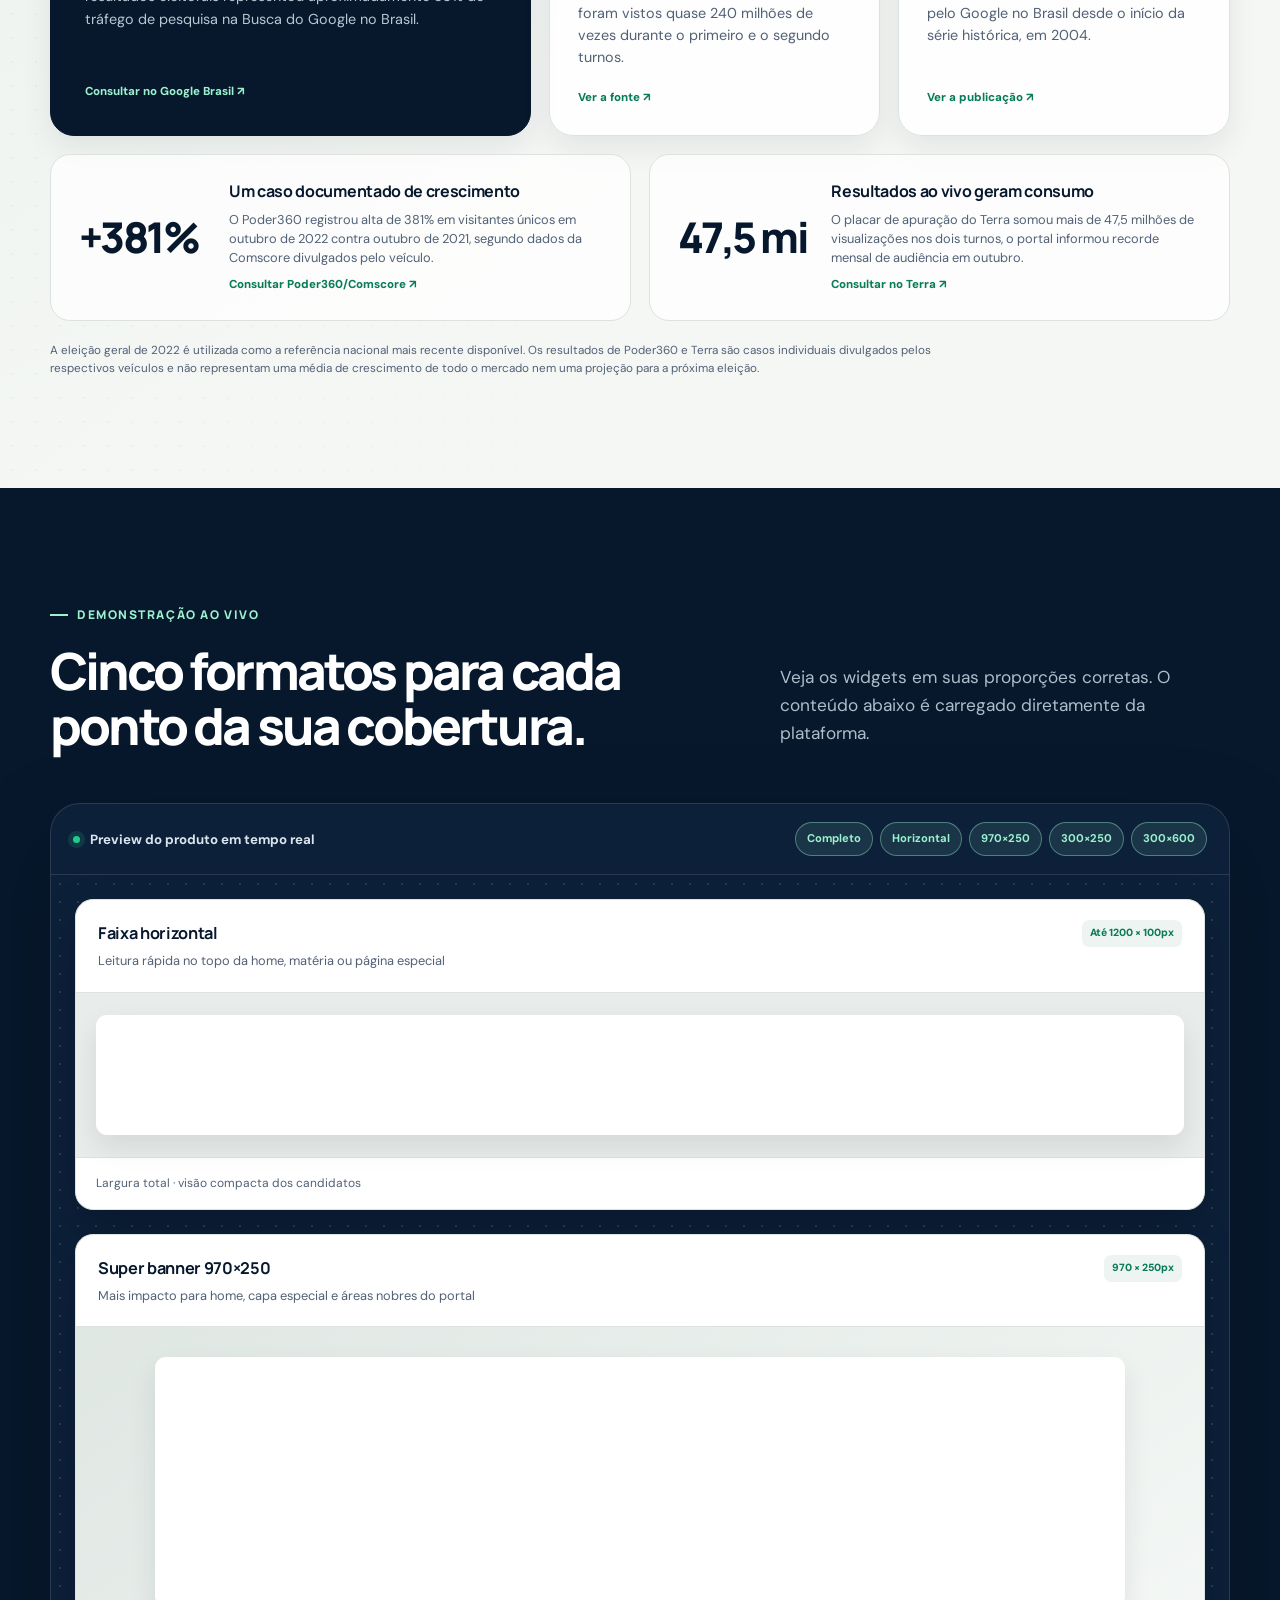
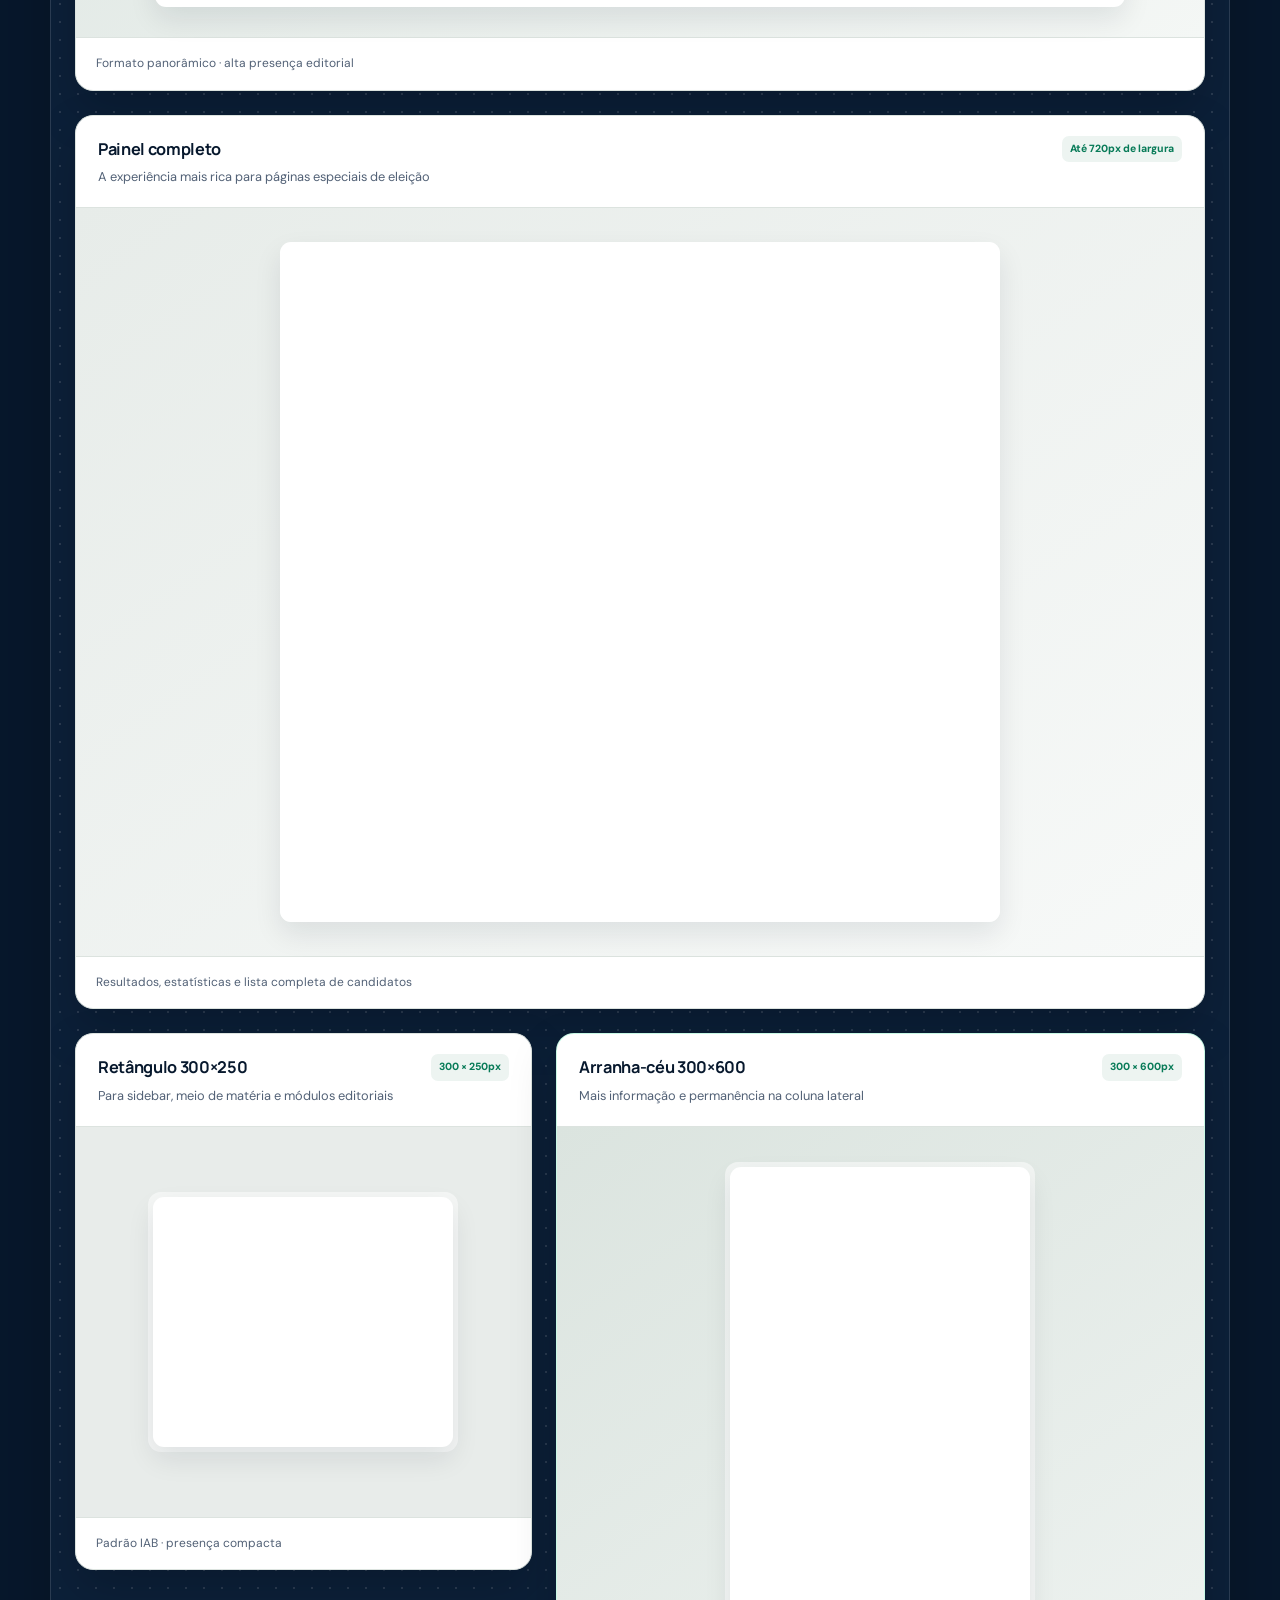
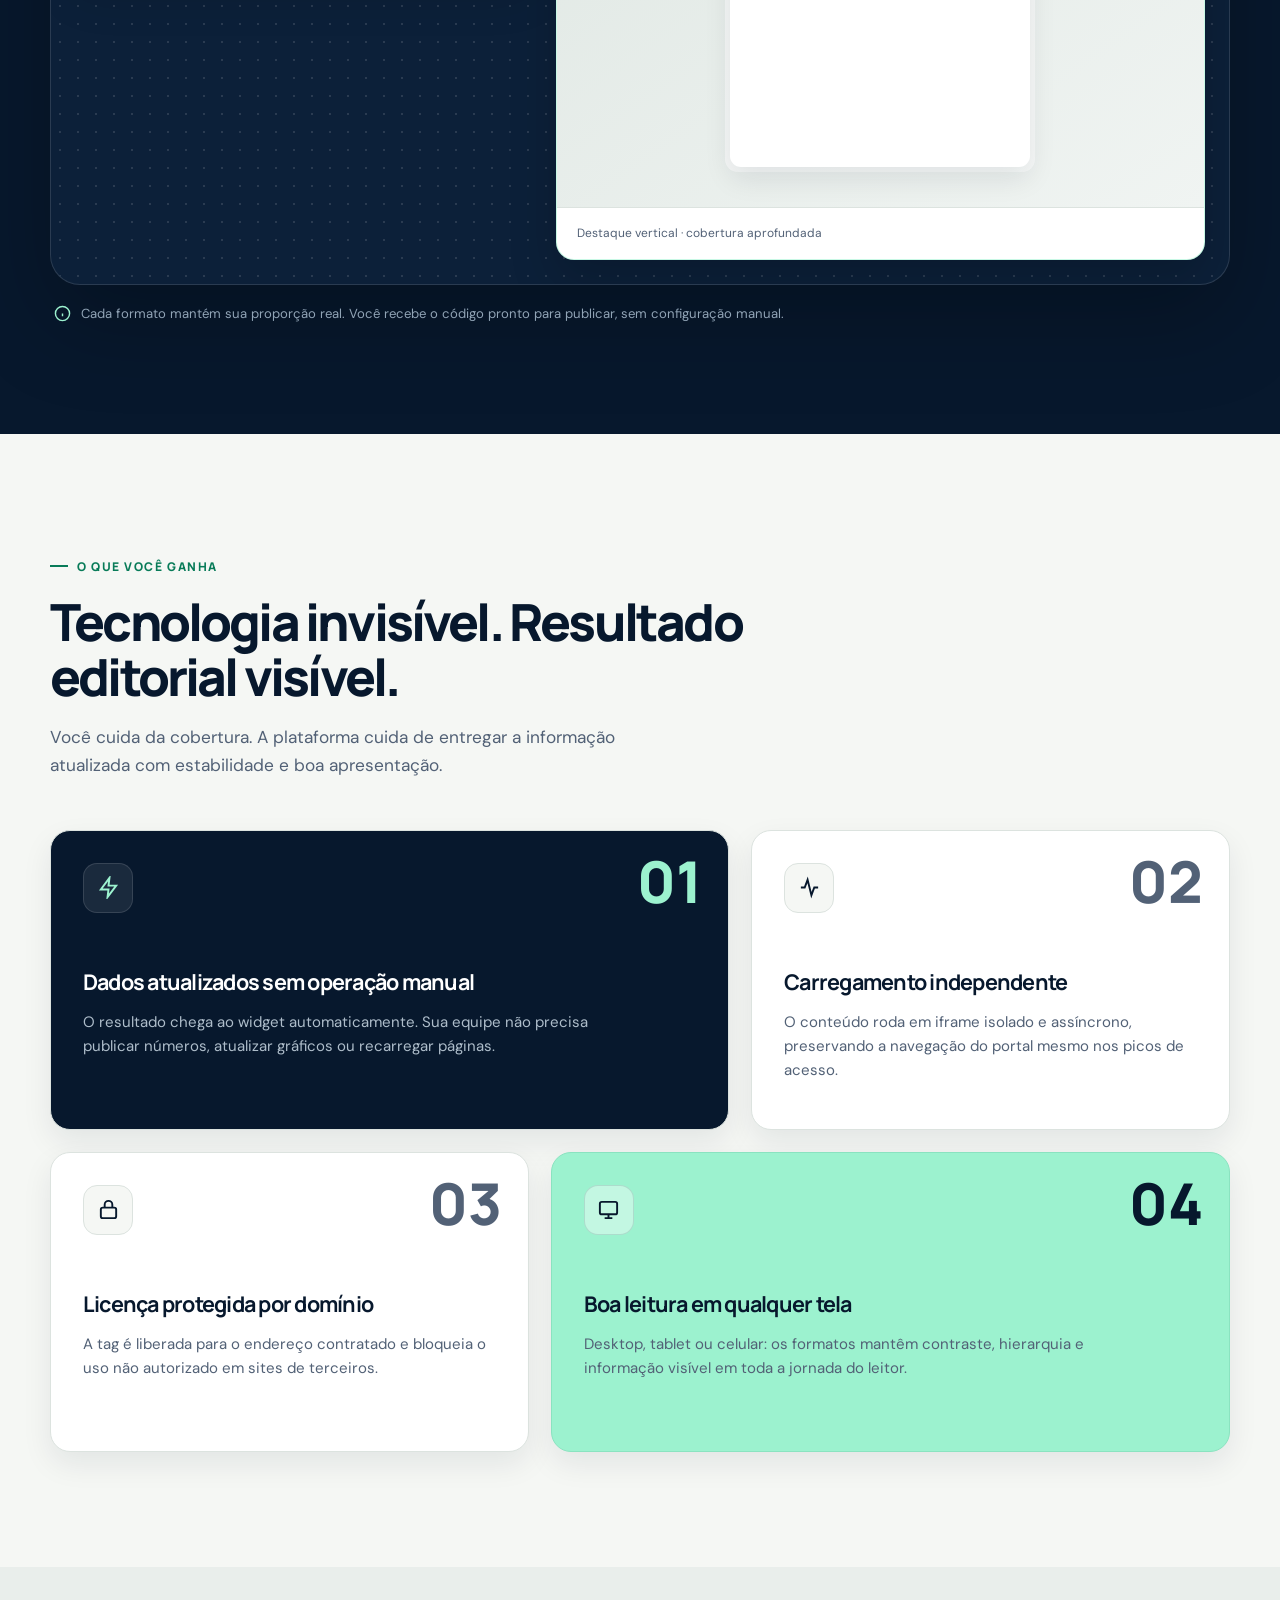
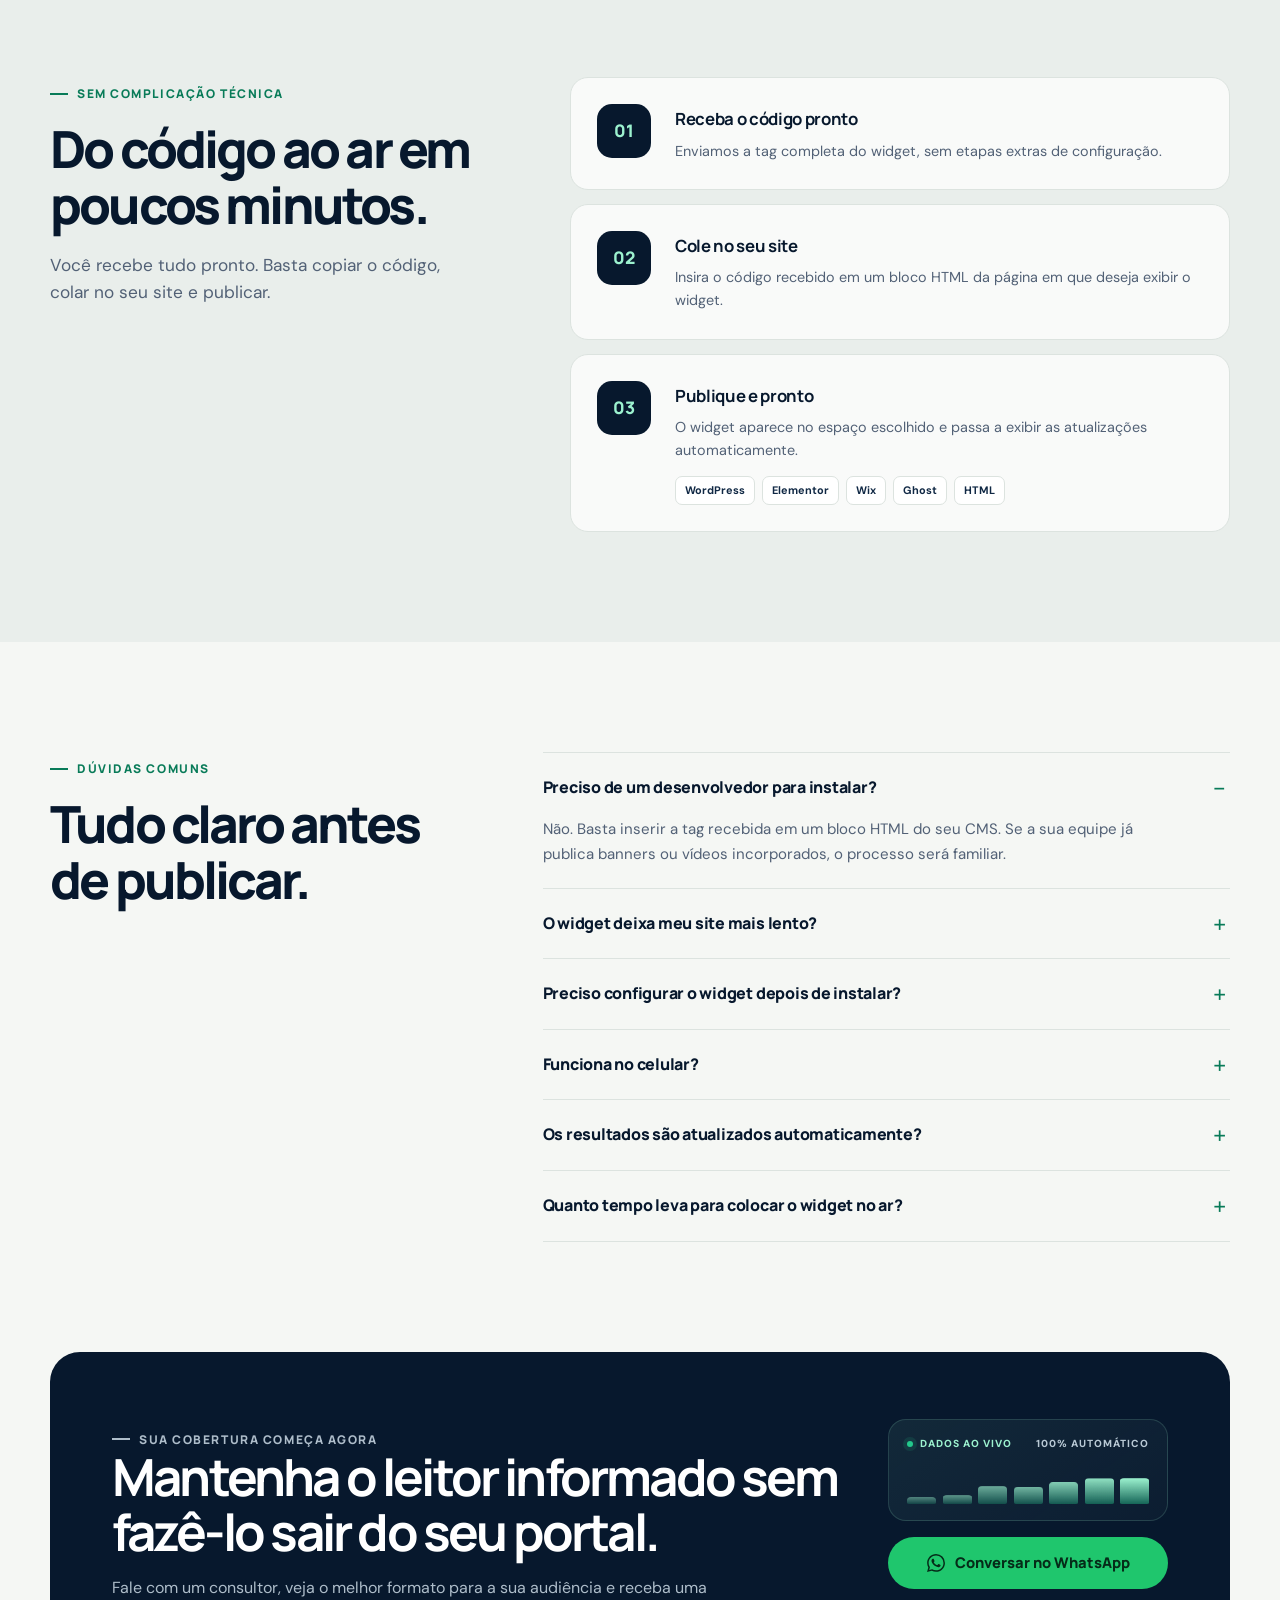
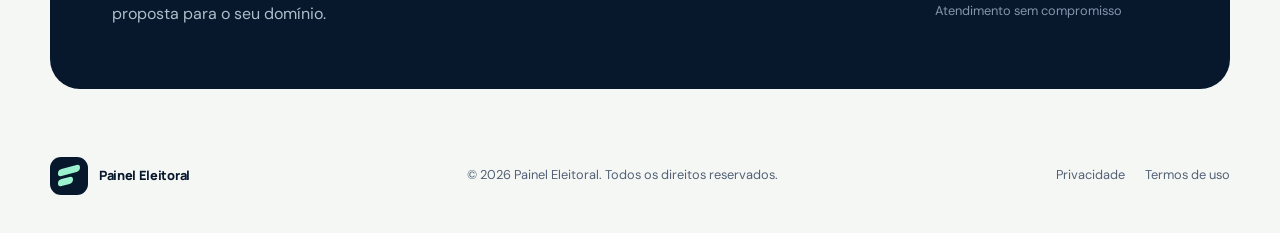
==== commit faa6f7f1: "Alteracoes no site" ====
--- a/index.html
+++ b/index.html
@@ -69,8 +69,8 @@
     .brand-mark::before, .brand-mark::after { content: ""; position: absolute; left: 8px; width: 22px; height: 7px; border-radius: 999px; background: var(--mint); transform: skewY(-15deg); }
     .brand-mark::before { top: 10px; }
     .brand-mark::after { top: 21px; width: 15px; }
-    .brand-name { line-height: 1.05; letter-spacing: -.025em; }
-    .brand-name small { display: block; margin-top: 4px; color: var(--ink-muted); font-size: .58rem; letter-spacing: .16em; text-transform: uppercase; }
+    .brand-name { line-height: 1.05; letter-spacing: -.025em; color: var(--ink);}
+    .brand-name small { display: block; margin-top: 4px; color: var(--mint-dark); font-size: .58rem; letter-spacing: .16em; text-transform: uppercase; }
     .nav-links { display: flex; align-items: center; gap: 28px; }
     .nav-link { position: relative; padding-block: 8px; color: var(--ink-soft); font-size: .95rem; font-weight: 700; transition: color .25s ease; }
     .nav-link::after { content: ""; position: absolute; right: 0; bottom: 2px; left: 0; height: 2px; border-radius: 999px; background: var(--mint-dark); transform: scaleX(0); transform-origin: center; transition: transform .25s ease; }
@@ -81,7 +81,7 @@
     .hero::before { content: ""; position: absolute; inset: 0; opacity: .28; background-image: linear-gradient(rgba(7, 24, 45, .08) 1px, transparent 1px), linear-gradient(90deg, rgba(7, 24, 45, .08) 1px, transparent 1px); background-size: 52px 52px; mask-image: linear-gradient(to bottom, black, transparent 88%); }
     .hero-grid { position: relative; display: grid; grid-template-columns: minmax(0, .92fr) minmax(0, 1.08fr); align-items: center; gap: 60px; }
     .hero-content { min-width: 0; }
-    .live-pill { display: inline-flex; align-items: center; gap: 9px; margin-bottom: 22px; padding: 8px 13px; border: 1px solid #cbd8d2; border-radius: 999px; background: rgba(255, 255, 255, .72); color: var(--ink-soft); font-size: .78rem; font-weight: 700; box-shadow: var(--shadow-sm); }
+    .live-pill { display: inline-flex; align-items: center; gap: 9px; margin-bottom: 22px; padding: 8px 13px; border: 1px solid #cbd8d2; border-radius: 999px; background: rgba(255, 255, 255, .72); color: var(--ink-soft); font-size: .8rem; font-weight: 700; box-shadow: var(--shadow-sm); }
     .live-dot { width: 8px; height: 8px; border-radius: 50%; background: var(--mint-strong); box-shadow: 0 0 0 5px rgba(35, 201, 140, .14); animation: pulse 1.8s ease infinite; }
     .hero h1 { max-width: 620px; margin: 0; font-family: var(--display); font-size: clamp(2.9rem, 5.5vw, 5.15rem); font-weight: 800; letter-spacing: -.07em; line-height: .98; }
     .hero h1 span { position: relative; z-index: 0; white-space: nowrap; }
@@ -100,7 +100,7 @@
     .browser-address { flex: 1; max-width: 250px; height: 23px; margin-inline: auto; border: 1px solid #dce3df; border-radius: 7px; background: var(--white); }
     .newsroom { padding: 24px 14px; }
     .newsroom-brand { display: flex; justify-content: space-between; align-items: center; padding-bottom: 16px; border-bottom: 2px solid var(--ink); font-family: var(--display); font-weight: 800; }
-    .newsroom-brand small { color: var(--ink-muted); font-family: var(--body); font-size: .65rem; font-weight: 600; }
+    .newsroom-brand small { color: var(--ink-muted); font-family: var(--body); font-size: .73rem; font-weight: 700; }
     .fake-kicker { width: 85px; height: 7px; margin-top: 22px; border-radius: 10px; background: var(--mint-strong); }
     .fake-headline { width: 88%; height: 17px; margin-top: 13px; border-radius: 4px; background: var(--ink); box-shadow: 0 26px 0 #d9dfdc; }
     .widget-frame { position: relative; height: 355px; margin-top: 34px; overflow-x: hidden; overflow-y: auto; border: 1px solid var(--line); border-radius: 14px; background: #f6f8f7; box-shadow: 0 15px 35px rgba(7,24,45,.1); scroll-behavior: smooth; scrollbar-color: rgba(16,40,68,.38) transparent; scrollbar-width: thin; }
@@ -245,9 +245,9 @@
     .cta-bars span:nth-child(6) { --bar-min: .38; --bar-max: 1; --bar-speed: 1.8s; --bar-delay: -1.1s; height: 88%; opacity: .92; }
     .cta-bars span:nth-child(7) { --bar-min: .52; --bar-max: 1; --bar-speed: 1.25s; --bar-delay: -.2s; height: 100%; }
     .cta-actions { display: grid; gap: 12px; min-width: 250px; }
-    .cta-actions small { color: #8497aa; text-align: center; font-size: .72rem; }
+    .cta-actions small { color: #8497aa; text-align: center; font-size: .8rem; }
     footer { padding: 28px 0 38px; }
-    .footer-inner { display: flex; align-items: center; justify-content: space-between; gap: 20px; color: var(--ink-muted); font-size: .78rem; }
+    .footer-inner { display: flex; align-items: center; justify-content: space-between; gap: 20px; color: var(--ink-muted); font-size: .8rem; }
     .footer-links { display: flex; gap: 20px; }
     .footer-links a:hover { color: var(--mint-dark); }
     .mobile-cta { display: none; }
@@ -375,7 +375,7 @@
         <div class="hero-content reveal">
           <div class="live-pill"><span class="live-dot" aria-hidden="true"></span> Pronto para as Eleições 2026</div>
           <h1 id="hero-title">A apuração<br>acontece no<br><span>seu portal.</span></h1>
-          <p class="hero-copy">Transforme a noite da eleição em mais tempo de permanência, recorrência e relevância para a sua marca com resultados ao vivo — sem desenvolver uma linha de código.</p>
+          <p class="hero-copy">Transforme a noite da eleição em mais tempo de permanência, recorrência e relevância para a sua marca com resultados ao vivo, sem desenvolver uma linha de código.</p>
           <div class="hero-actions">
             <a class="button button--primary" href="https://wa.me/5500000000000?text=Olá!%20Quero%20colocar%20a%20apuração%20eleitoral%20no%20meu%20portal." target="_blank" rel="noopener noreferrer">Quero para o meu portal <svg viewBox="0 0 24 24" fill="none" stroke="currentColor" stroke-width="2" aria-hidden="true"><path d="M5 12h14M13 6l6 6-6 6"/></svg></a>
             <a class="button button--ghost" href="#formatos">Ver widgets ao vivo</a>
@@ -413,7 +413,7 @@
         </div>
         <div class="case-grid">
           <article class="case-card reveal"><strong class="case-number">+381%</strong><div><h3>Um caso documentado de crescimento</h3><p>O Poder360 registrou alta de 381% em visitantes únicos em outubro de 2022 contra outubro de 2021, segundo dados da Comscore divulgados pelo veículo.</p><a class="data-source" href="https://www.poder360.com.br/poder360/poder360-tem-recorde-de-178-milhoes-de-leitores-em-outubro/" target="_blank" rel="noopener noreferrer">Consultar Poder360/Comscore ↗</a></div></article>
-          <article class="case-card reveal"><strong class="case-number">47,5 mi</strong><div><h3>Resultados ao vivo geram consumo</h3><p>O placar de apuração do Terra somou mais de 47,5 milhões de visualizações nos dois turnos; o portal informou recorde mensal de audiência em outubro.</p><a class="data-source" href="https://www.terra.com.br/nossaterra/sala-de-imprensa/terra-registra-recorde-de-audiencia-com-a-cobertura-das-eleicoes-2022%2C1689a0f6c14a39ed79b1a680ad6104ce1wj3feyh.html" target="_blank" rel="noopener noreferrer">Consultar no Terra ↗</a></div></article>
+          <article class="case-card reveal"><strong class="case-number">47,5 mi</strong><div><h3>Resultados ao vivo geram consumo</h3><p>O placar de apuração do Terra somou mais de 47,5 milhões de visualizações nos dois turnos, o portal informou recorde mensal de audiência em outubro.</p><a class="data-source" href="https://www.terra.com.br/nossaterra/sala-de-imprensa/terra-registra-recorde-de-audiencia-com-a-cobertura-das-eleicoes-2022%2C1689a0f6c14a39ed79b1a680ad6104ce1wj3feyh.html" target="_blank" rel="noopener noreferrer">Consultar no Terra ↗</a></div></article>
         </div>
         <p class="attention-note reveal">A eleição geral de 2022 é utilizada como a referência nacional mais recente disponível. Os resultados de Poder360 e Terra são casos individuais divulgados pelos respectivos veículos e não representam uma média de crescimento de todo o mercado nem uma projeção para a próxima eleição.</p>
       </div>
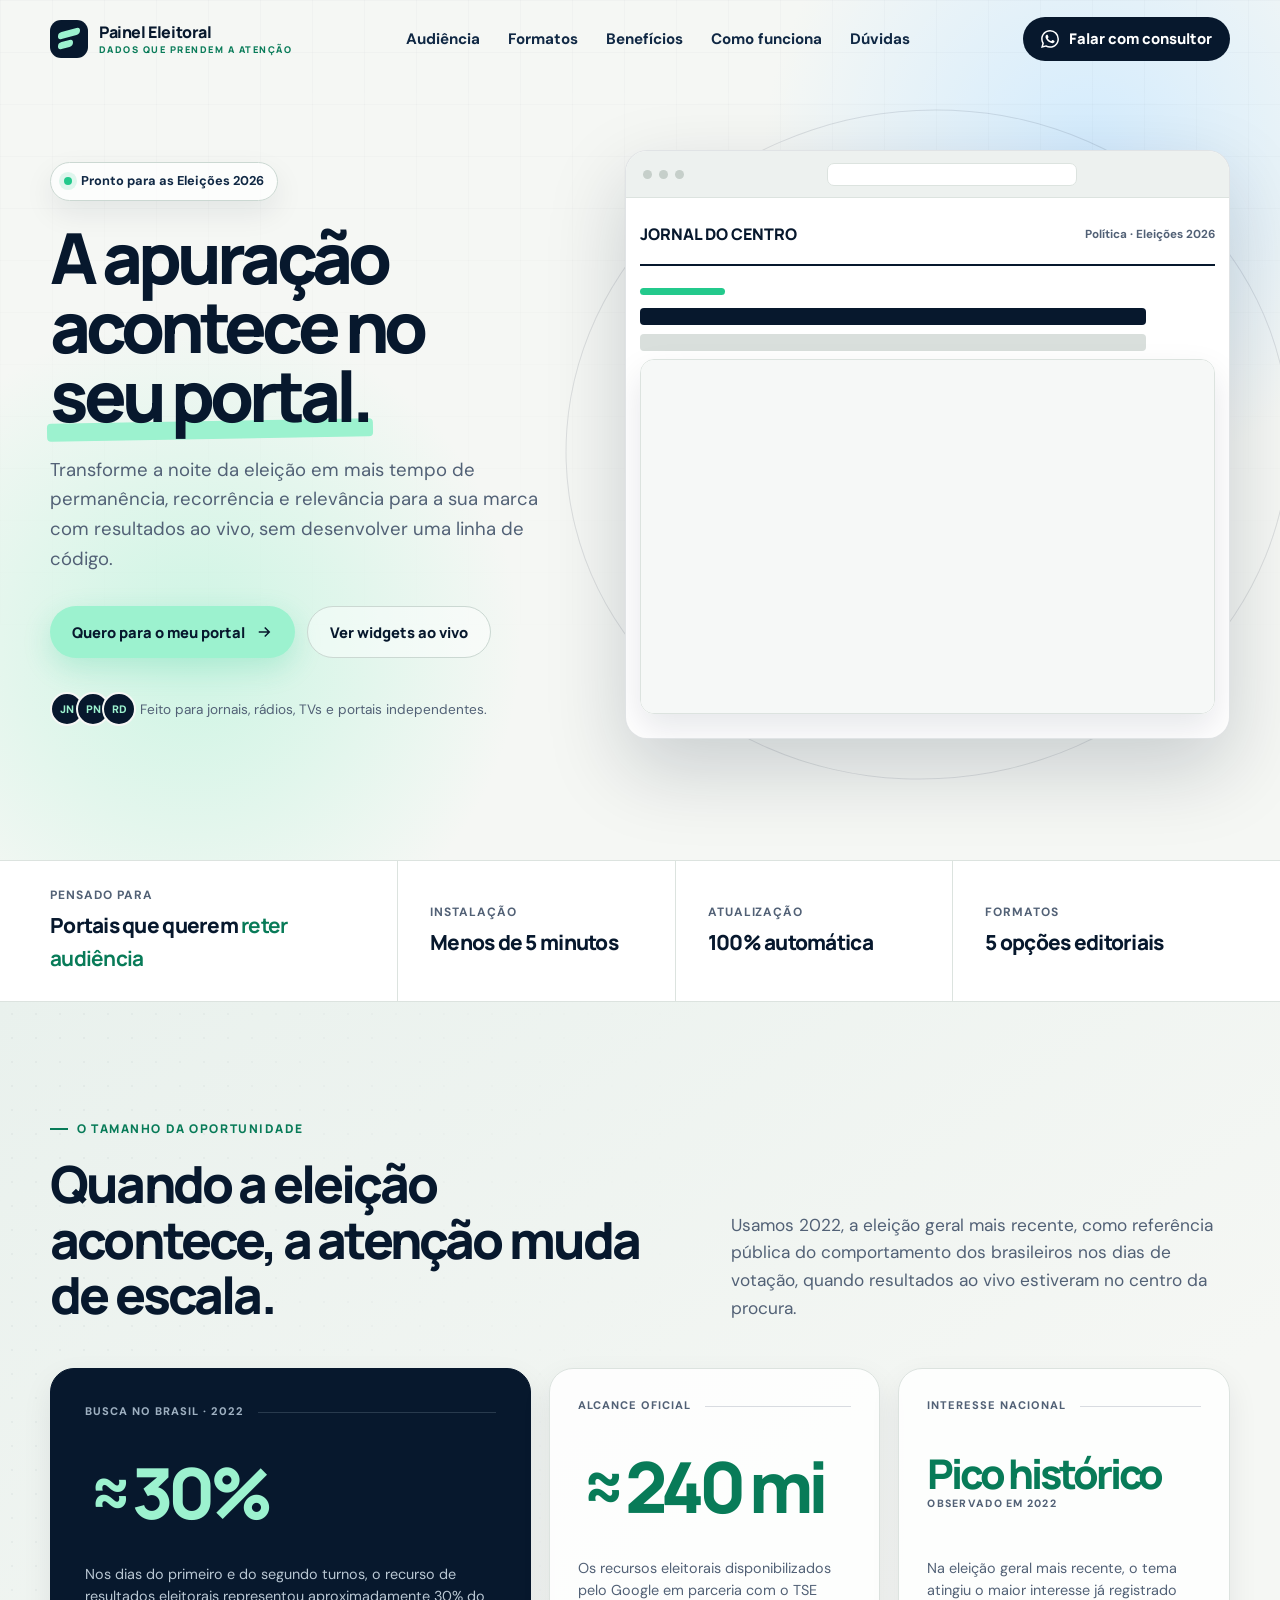
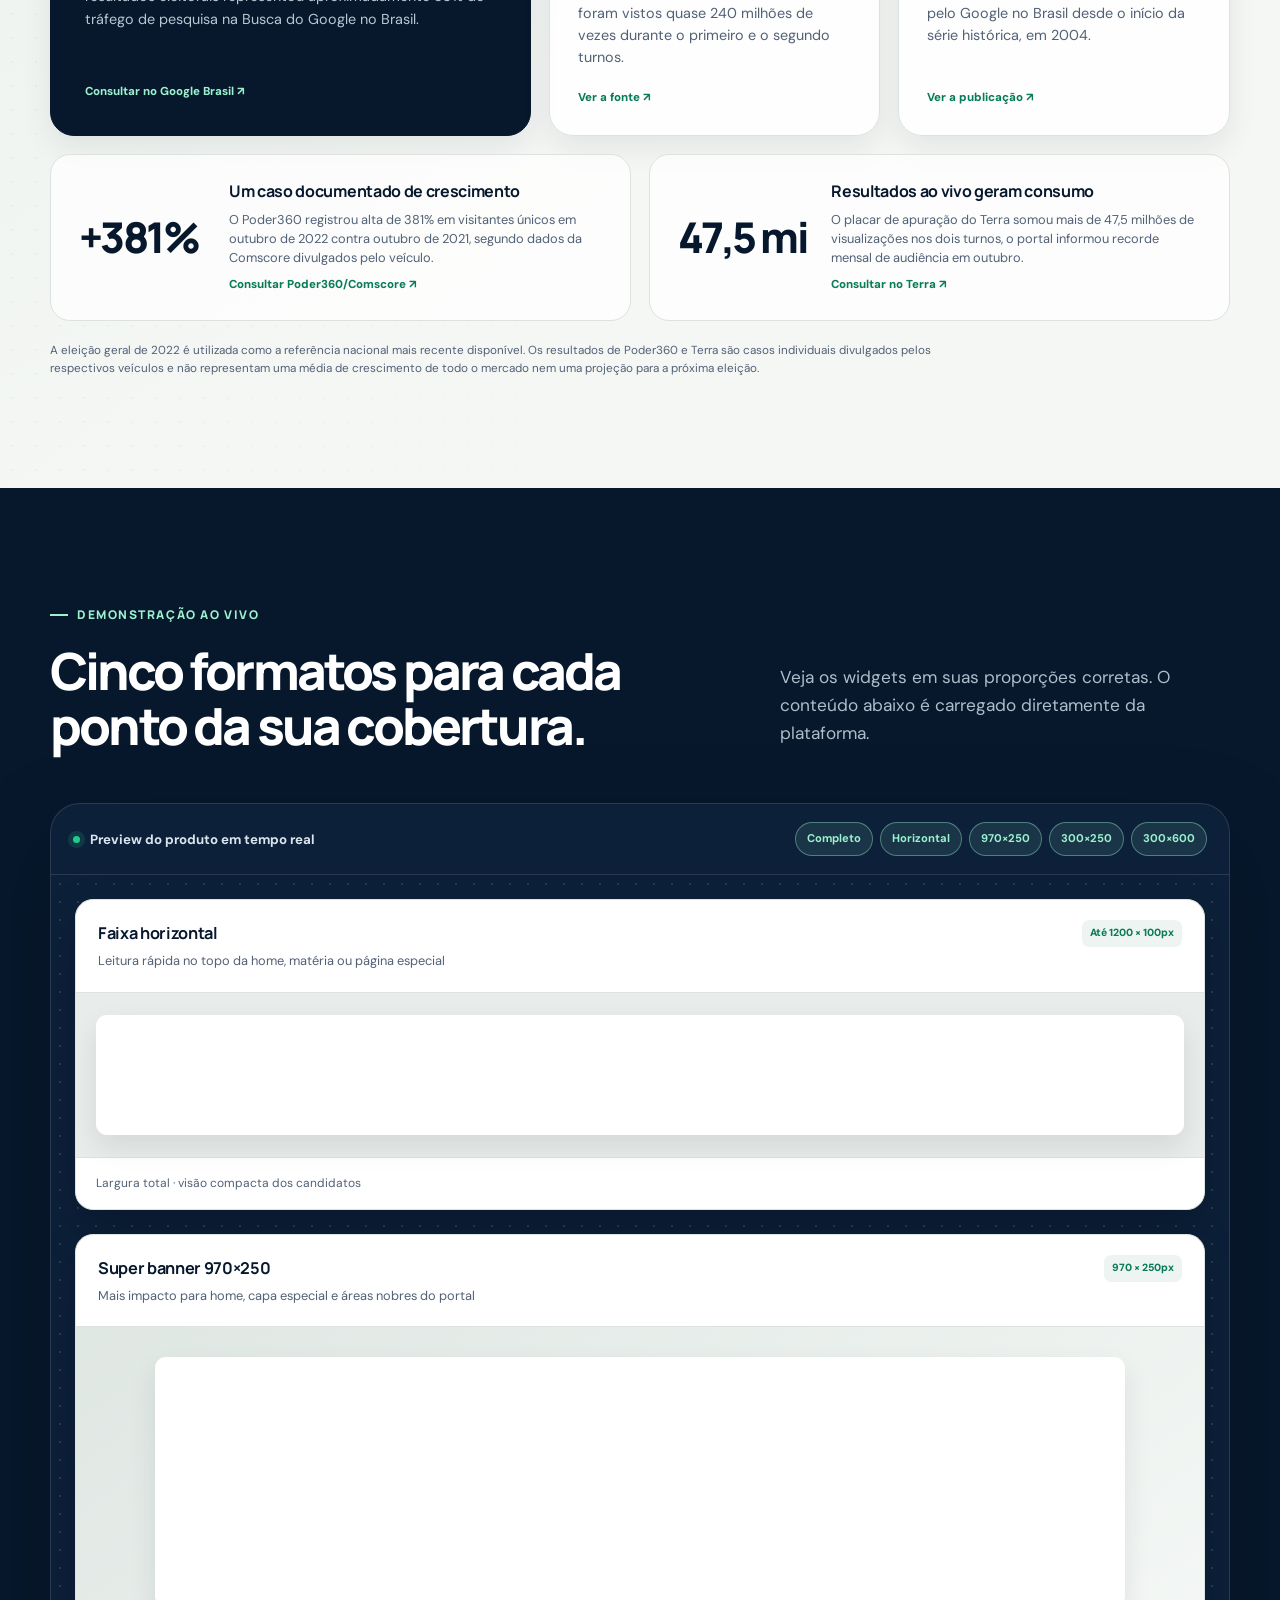
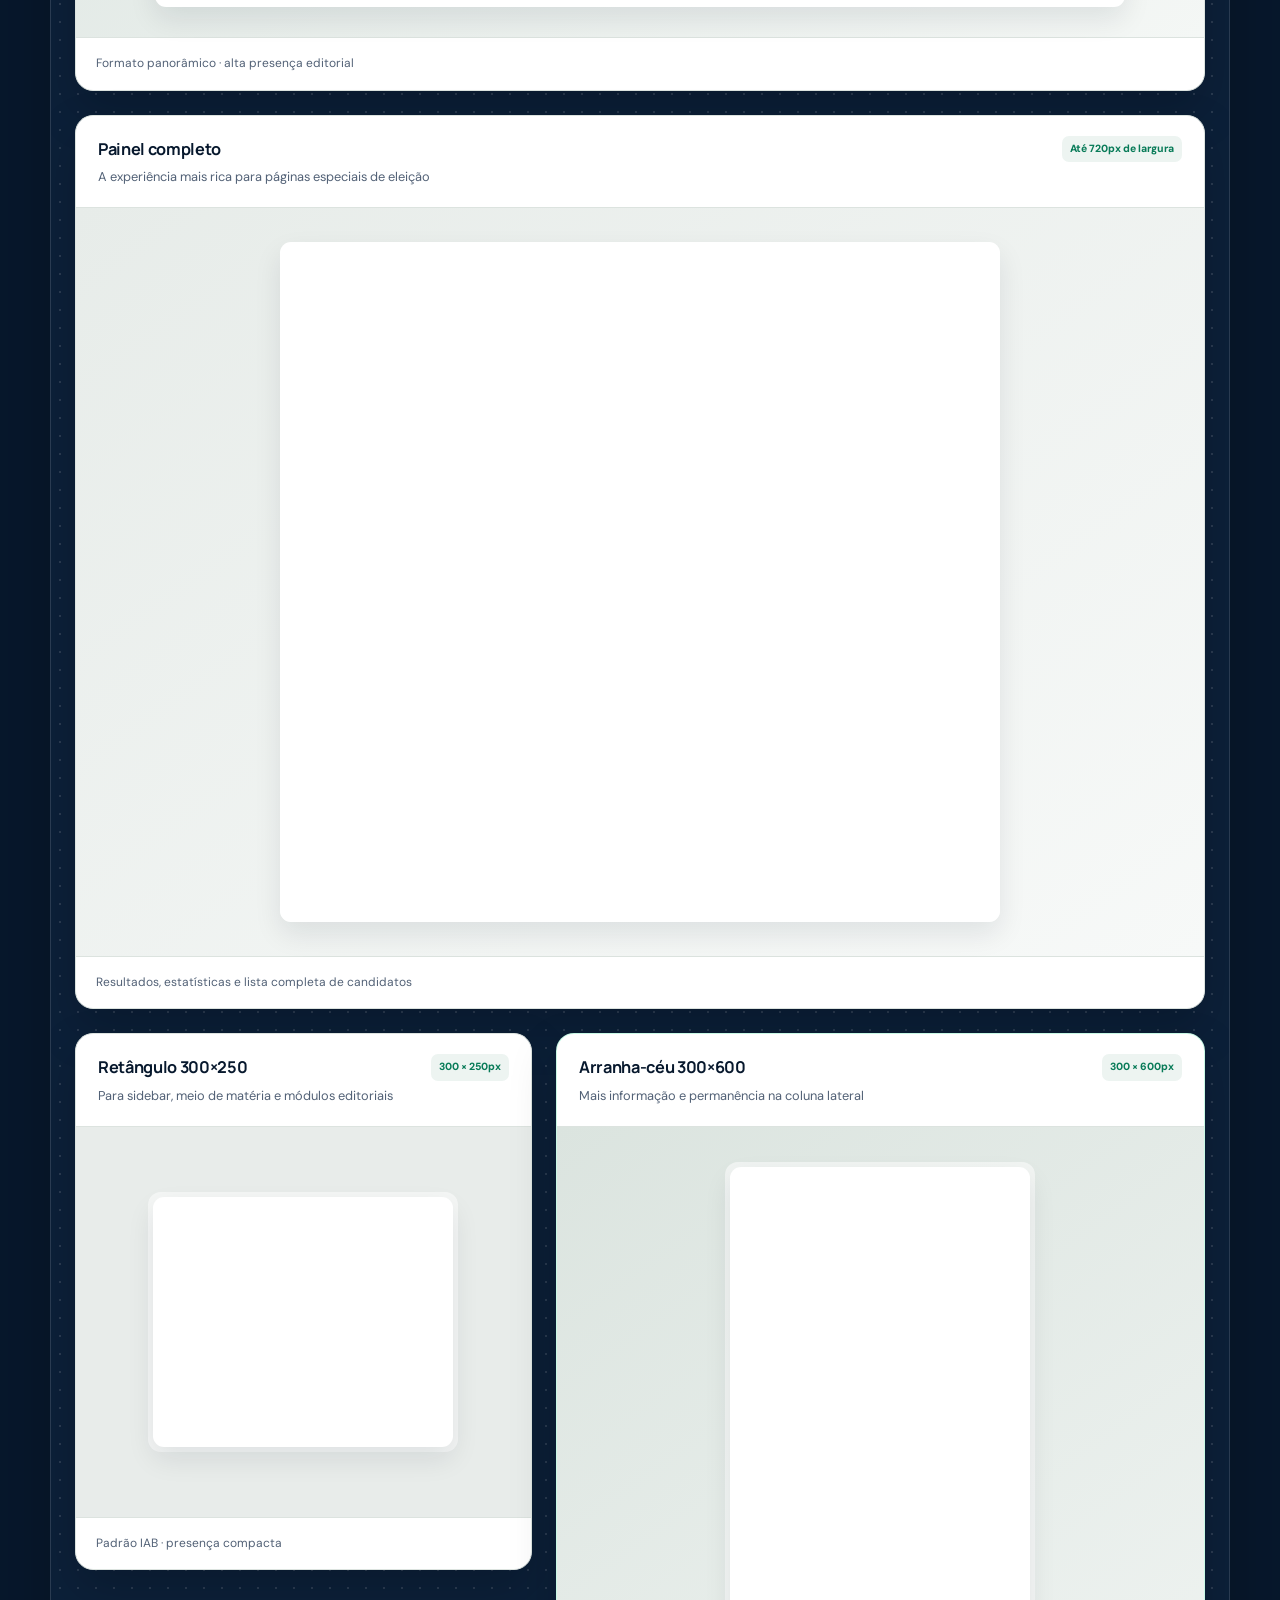
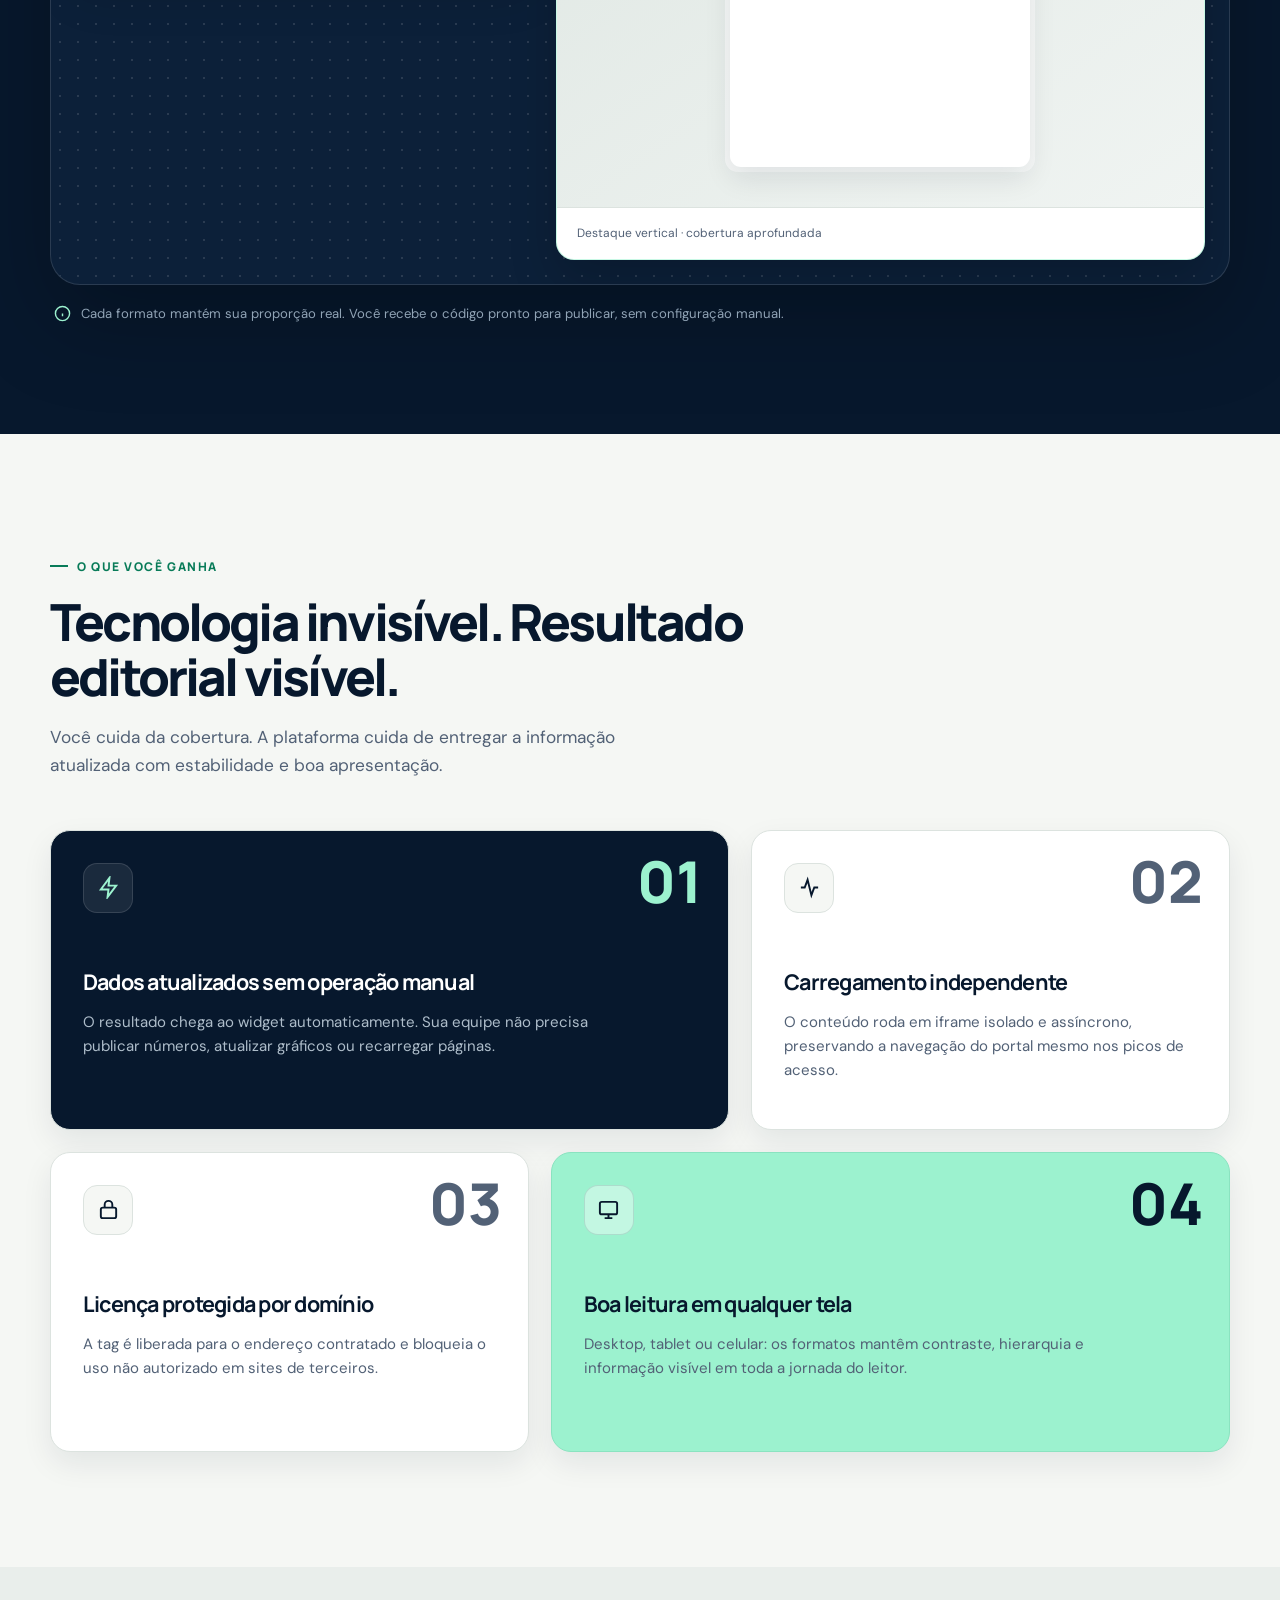
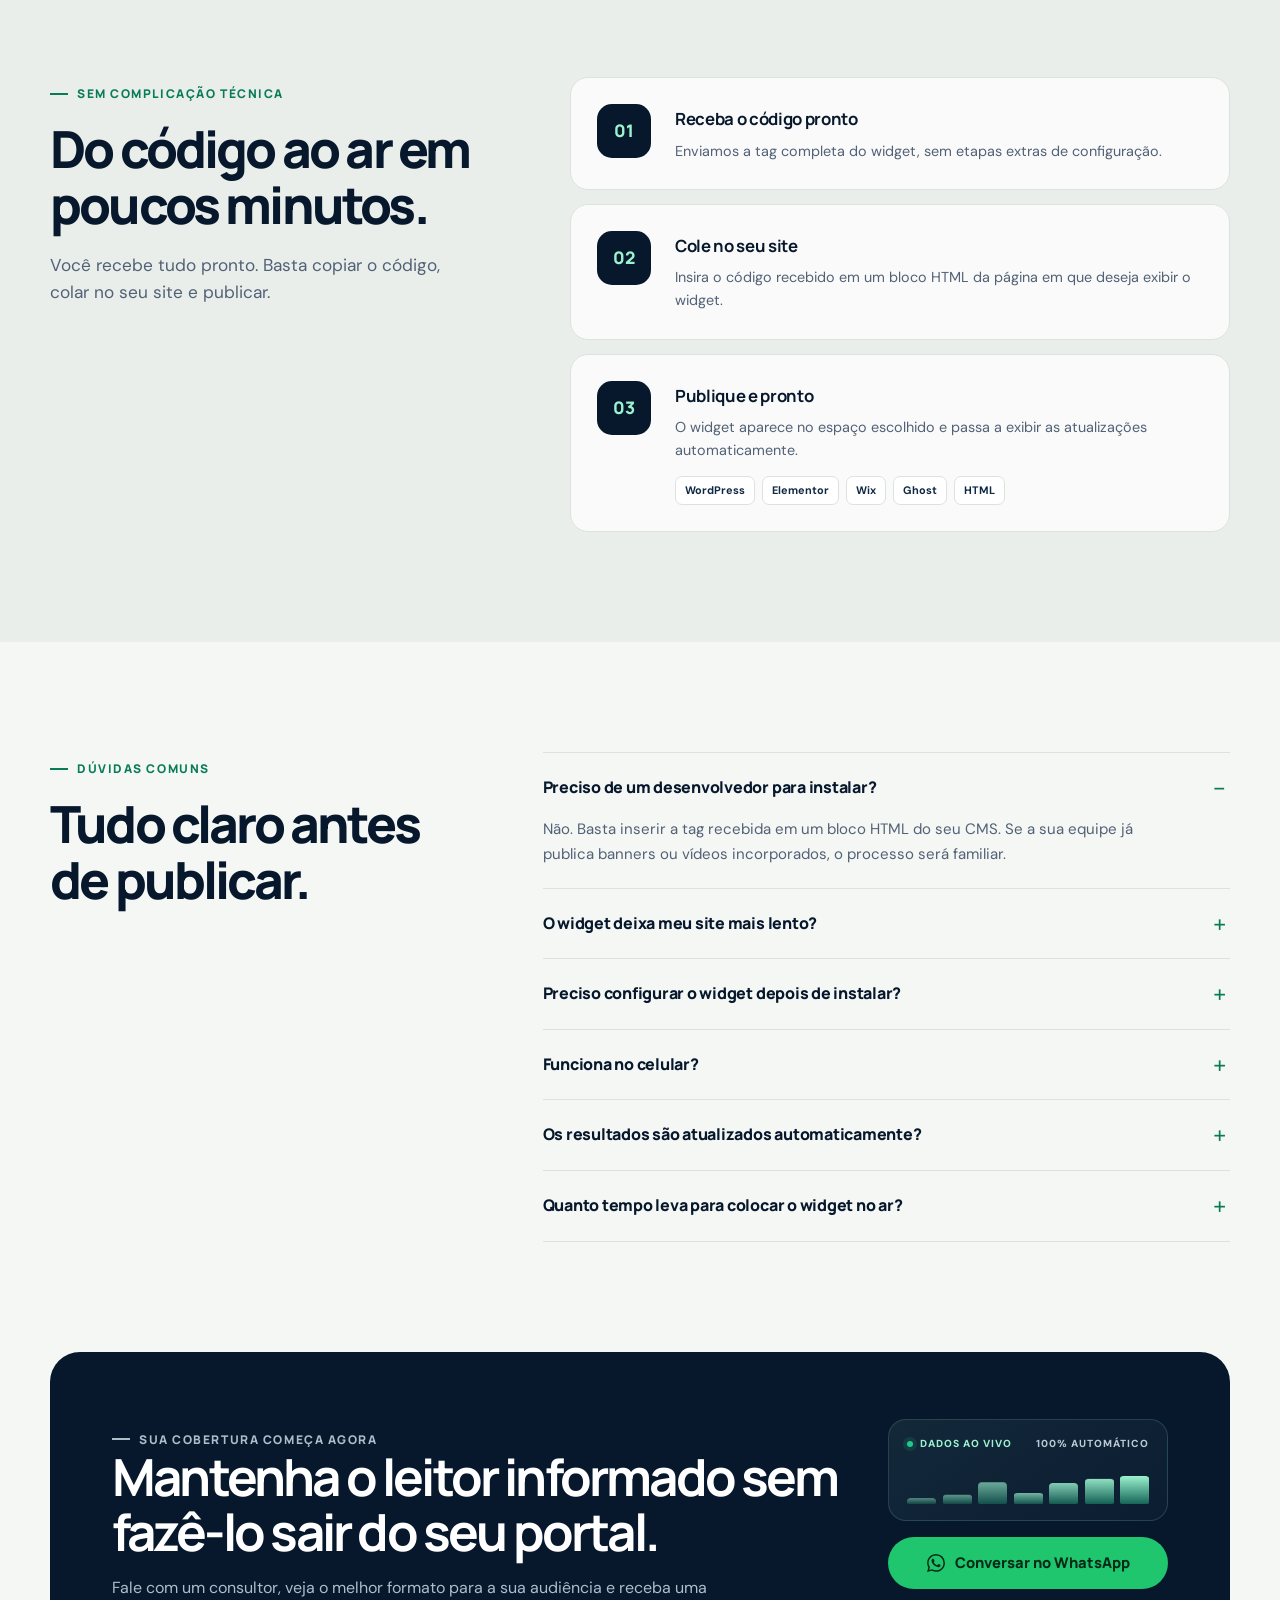
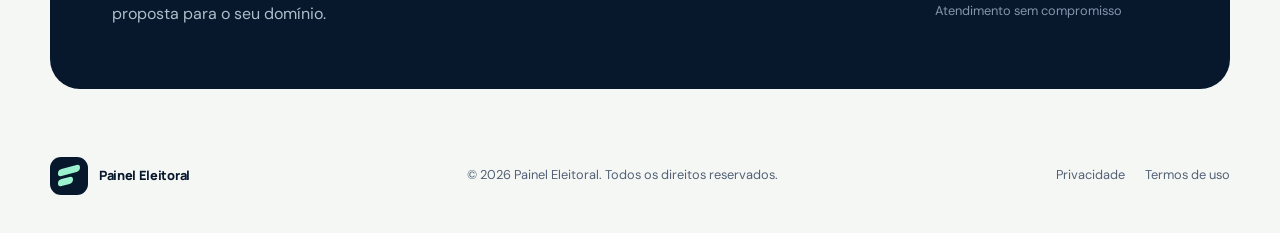
==== commit f2f5daea: "Ajustando iframe horizontal e colocando numero de whats" ====
--- a/index.html
+++ b/index.html
@@ -323,8 +323,8 @@
       .format-card__head { padding: 17px; }
       .editorial-preview { padding: 16px; }
       .horizontal-preview { padding: 16px; }
-      .live-widget--horizontal { height: 360px; }
-      .live-widget--horizontal iframe { width: 100%; height: 360px; }
+      .live-widget--horizontal { height: 250px; }
+      .live-widget--horizontal iframe { width: 100%; height: 250px; }
       .super-banner-preview { padding: 16px 10px; }
       .standard-preview { padding: 12px; }
       .live-widget--standard { height: 620px; }
@@ -364,7 +364,7 @@
     <div class="container nav">
       <a class="brand" href="#topo" aria-label="Painel Eleitoral — início"><span class="brand-mark" aria-hidden="true"></span><span class="brand-name">Painel Eleitoral <small>Dados que prendem a atenção</small></span></a>
       <nav class="nav-links" aria-label="Navegação principal"><a class="nav-link" href="#audiencia">Audiência</a><a class="nav-link" href="#formatos">Formatos</a><a class="nav-link" href="#beneficios">Benefícios</a><a class="nav-link" href="#instalacao">Como funciona</a><a class="nav-link" href="#duvidas">Dúvidas</a></nav>
-      <a class="button" href="https://wa.me/5500000000000?text=Olá!%20Quero%20conhecer%20o%20EleiçõesWidget%20Pro%20para%20meu%20portal." target="_blank" rel="noopener noreferrer" aria-label="Falar com consultor no WhatsApp">
+      <a class="button" href="https://wa.me/556792340852?text=Ol%C3%A1%21%20Vim%20pelo%20site%20do%20Painel%20Eleitoral%20e%20quero%20colocar%20a%20apura%C3%A7%C3%A3o%20eleitoral%20no%20meu%20portal." target="_blank" rel="noopener noreferrer" aria-label="Falar com consultor no WhatsApp">
         <svg viewBox="0 0 24 24" fill="currentColor" aria-hidden="true"><use href="#icon-whatsapp"/></svg><span>Falar com consultor</span>
       </a>
     </div>
@@ -377,7 +377,7 @@
           <h1 id="hero-title">A apuração<br>acontece no<br><span>seu portal.</span></h1>
           <p class="hero-copy">Transforme a noite da eleição em mais tempo de permanência, recorrência e relevância para a sua marca com resultados ao vivo, sem desenvolver uma linha de código.</p>
           <div class="hero-actions">
-            <a class="button button--primary" href="https://wa.me/5500000000000?text=Olá!%20Quero%20colocar%20a%20apuração%20eleitoral%20no%20meu%20portal." target="_blank" rel="noopener noreferrer">Quero para o meu portal <svg viewBox="0 0 24 24" fill="none" stroke="currentColor" stroke-width="2" aria-hidden="true"><path d="M5 12h14M13 6l6 6-6 6"/></svg></a>
+            <a class="button button--primary" href="https://wa.me/556792340852?text=Ol%C3%A1%21%20Vim%20pelo%20site%20do%20Painel%20Eleitoral%20e%20quero%20colocar%20a%20apura%C3%A7%C3%A3o%20eleitoral%20no%20meu%20portal." target="_blank" rel="noopener noreferrer">Quero para o meu portal <svg viewBox="0 0 24 24" fill="none" stroke="currentColor" stroke-width="2" aria-hidden="true"><path d="M5 12h14M13 6l6 6-6 6"/></svg></a>
             <a class="button button--ghost" href="#formatos">Ver widgets ao vivo</a>
           </div>
           <div class="trust-line"><div class="trust-avatars" aria-hidden="true"><span class="trust-avatar">JN</span><span class="trust-avatar">PN</span><span class="trust-avatar">RD</span></div><span>Feito para jornais, rádios, TVs e portais independentes.</span></div>
@@ -493,11 +493,11 @@
       </div>
     </section>
     <section class="final-cta" aria-labelledby="cta-title">
-      <div class="container"><div class="cta-box reveal"><div><p class="eyebrow eyebrow--light">Sua cobertura começa agora</p><h2 id="cta-title">Mantenha o leitor informado sem fazê-lo sair do seu portal.</h2><p>Fale com um consultor, veja o melhor formato para a sua audiência e receba uma proposta para o seu domínio.</p></div><div class="cta-side"><div class="cta-signal" aria-hidden="true"><div class="cta-signal-head"><span class="cta-signal-live">Dados ao vivo</span><span>100% automático</span></div><div class="cta-bars"><span></span><span></span><span></span><span></span><span></span><span></span><span></span></div></div><div class="cta-actions"><a class="button button--whatsapp" href="https://wa.me/5500000000000?text=Olá!%20Quero%20uma%20proposta%20do%20EleiçõesWidget%20Pro%20para%20meu%20portal." target="_blank" rel="noopener noreferrer"><svg viewBox="0 0 24 24" fill="currentColor" aria-hidden="true"><use href="#icon-whatsapp"/></svg>Conversar no WhatsApp</a><small>Atendimento sem compromisso</small></div></div></div></div>
+      <div class="container"><div class="cta-box reveal"><div><p class="eyebrow eyebrow--light">Sua cobertura começa agora</p><h2 id="cta-title">Mantenha o leitor informado sem fazê-lo sair do seu portal.</h2><p>Fale com um consultor, veja o melhor formato para a sua audiência e receba uma proposta para o seu domínio.</p></div><div class="cta-side"><div class="cta-signal" aria-hidden="true"><div class="cta-signal-head"><span class="cta-signal-live">Dados ao vivo</span><span>100% automático</span></div><div class="cta-bars"><span></span><span></span><span></span><span></span><span></span><span></span><span></span></div></div><div class="cta-actions"><a class="button button--whatsapp" href="https://wa.me/556792340852?text=Ol%C3%A1%21%20Vim%20pelo%20site%20do%20Painel%20Eleitoral%20e%20quero%20colocar%20a%20apura%C3%A7%C3%A3o%20eleitoral%20no%20meu%20portal." target="_blank" rel="noopener noreferrer"><svg viewBox="0 0 24 24" fill="currentColor" aria-hidden="true"><use href="#icon-whatsapp"/></svg>Conversar no WhatsApp</a><small>Atendimento sem compromisso</small></div></div></div></div>
     </section>
   </main>
   <footer><div class="container footer-inner"><a class="brand" href="#topo"><span class="brand-mark" aria-hidden="true"></span><span class="brand-name">Painel Eleitoral</span></a><span>© 2026 Painel Eleitoral. Todos os direitos reservados.</span><div class="footer-links"><a href="./privacidade.html">Privacidade</a><a href="./termos.html">Termos de uso</a></div></div></footer>
-  <a class="mobile-cta" href="https://wa.me/5500000000000?text=Olá!%20Quero%20conhecer%20o%20EleiçõesWidget%20Pro." target="_blank" rel="noopener noreferrer" aria-label="Falar pelo WhatsApp"><svg viewBox="0 0 24 24" fill="currentColor" aria-hidden="true"><use href="#icon-whatsapp"/></svg></a>
+  <a class="mobile-cta" href="https://wa.me/556792340852?text=Ol%C3%A1%21%20Vim%20pelo%20site%20do%20Painel%20Eleitoral%20e%20quero%20colocar%20a%20apura%C3%A7%C3%A3o%20eleitoral%20no%20meu%20portal." target="_blank" rel="noopener noreferrer" aria-label="Falar pelo WhatsApp"><svg viewBox="0 0 24 24" fill="currentColor" aria-hidden="true"><use href="#icon-whatsapp"/></svg></a>
   <script>
     const header = document.querySelector('.site-header');
     const updateHeader = () => header.classList.toggle('is-scrolled', window.scrollY > 12);
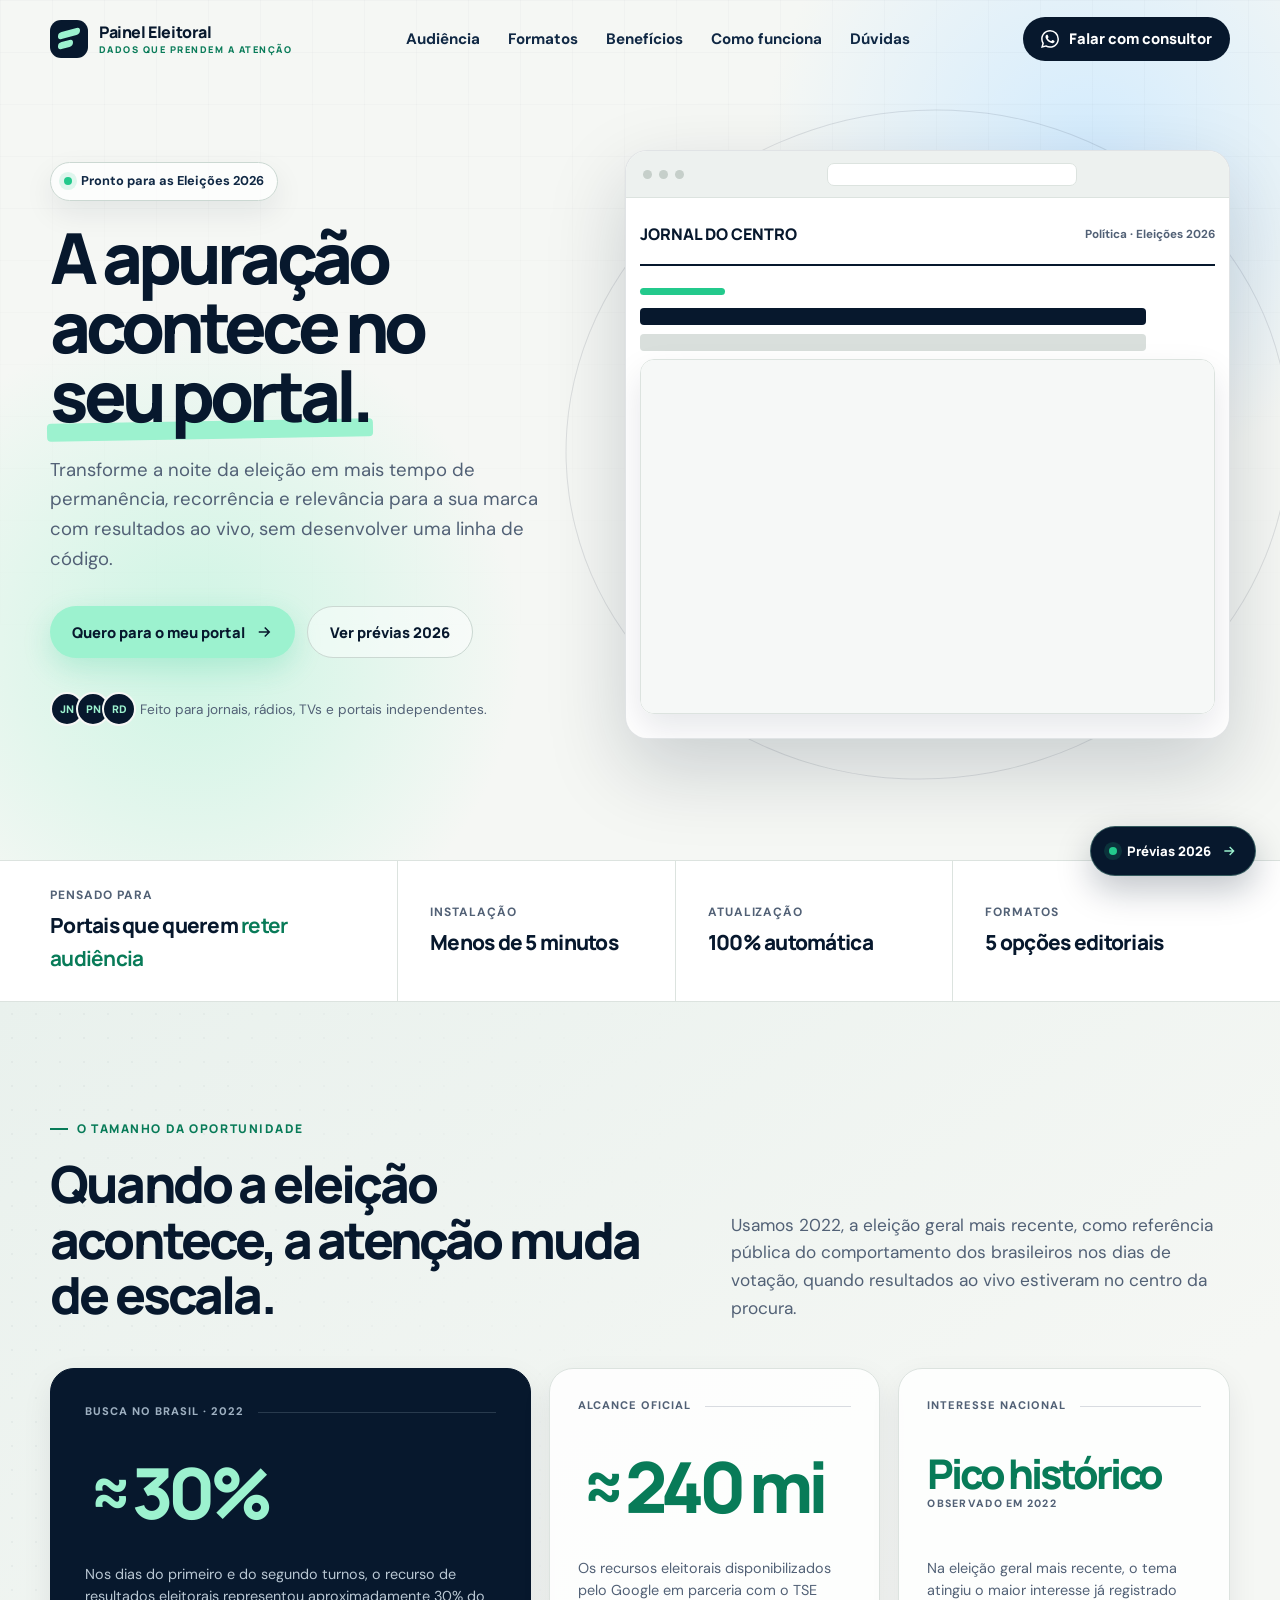
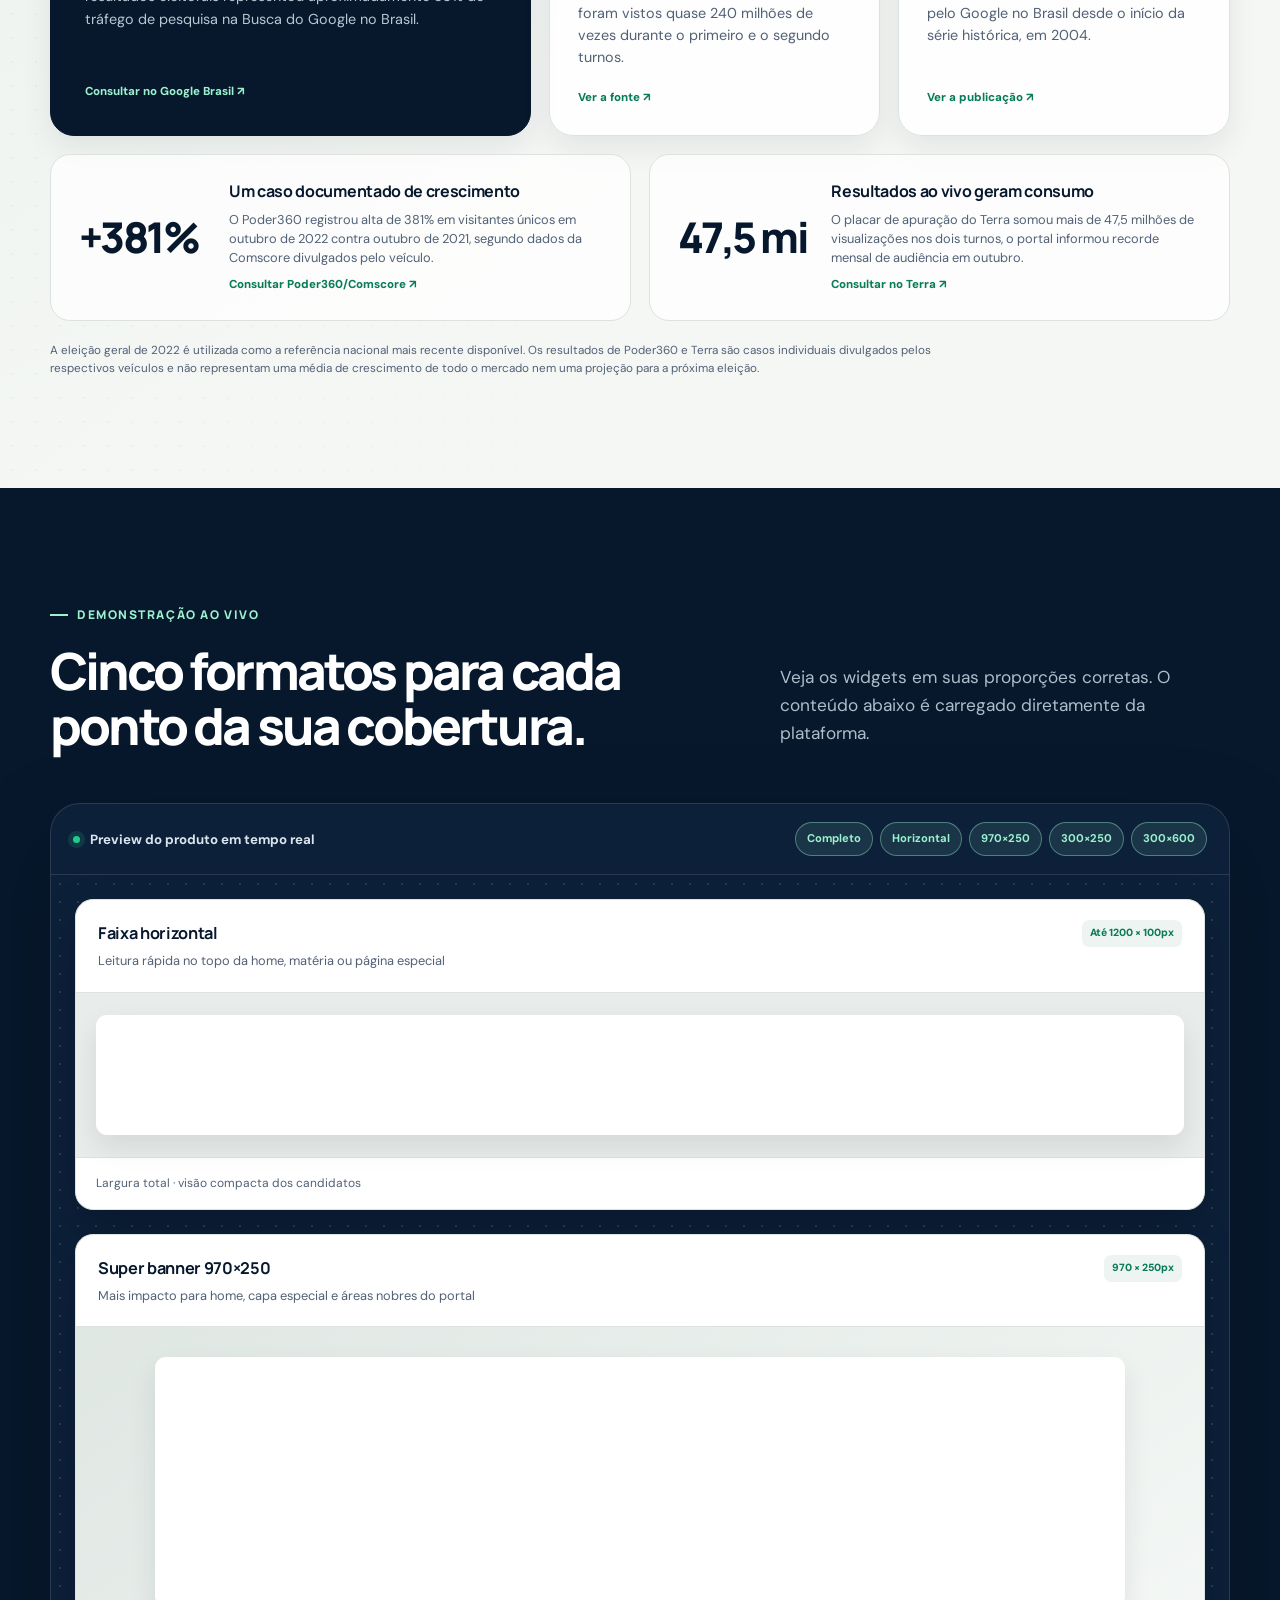
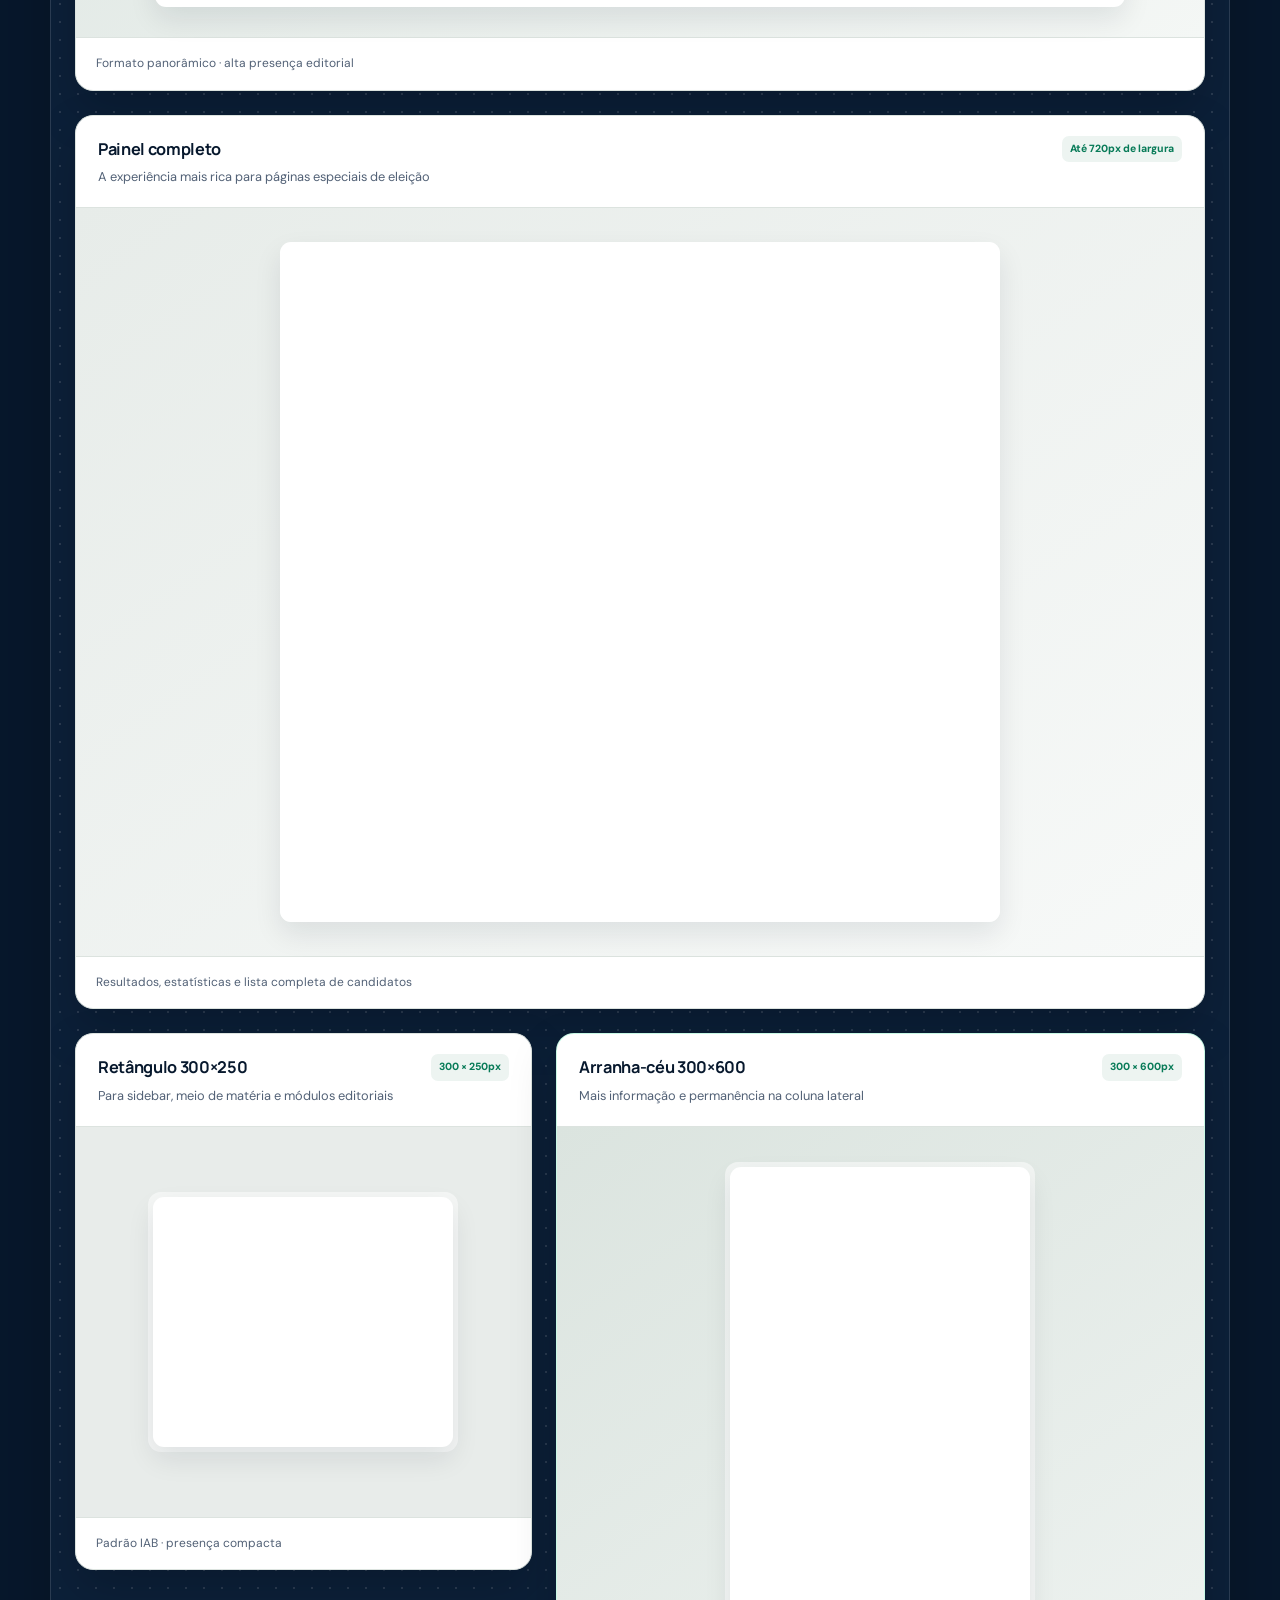
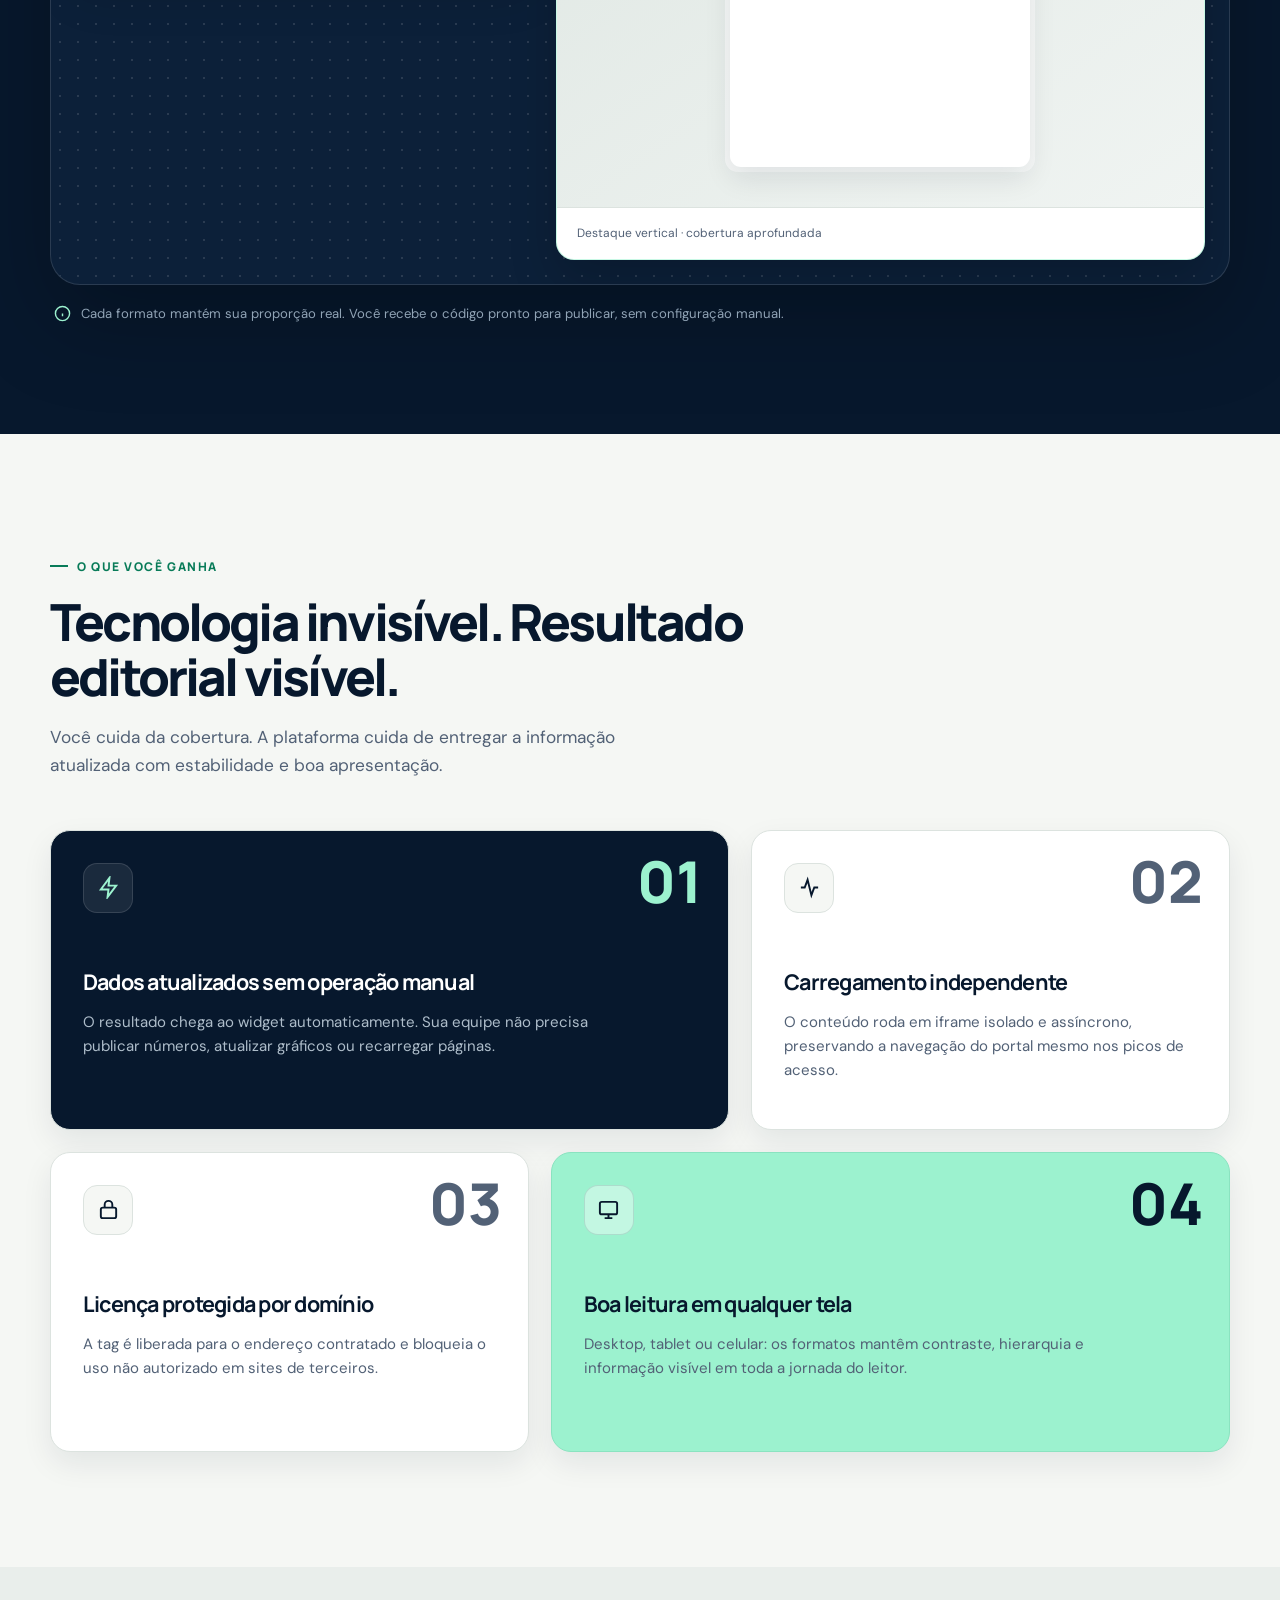
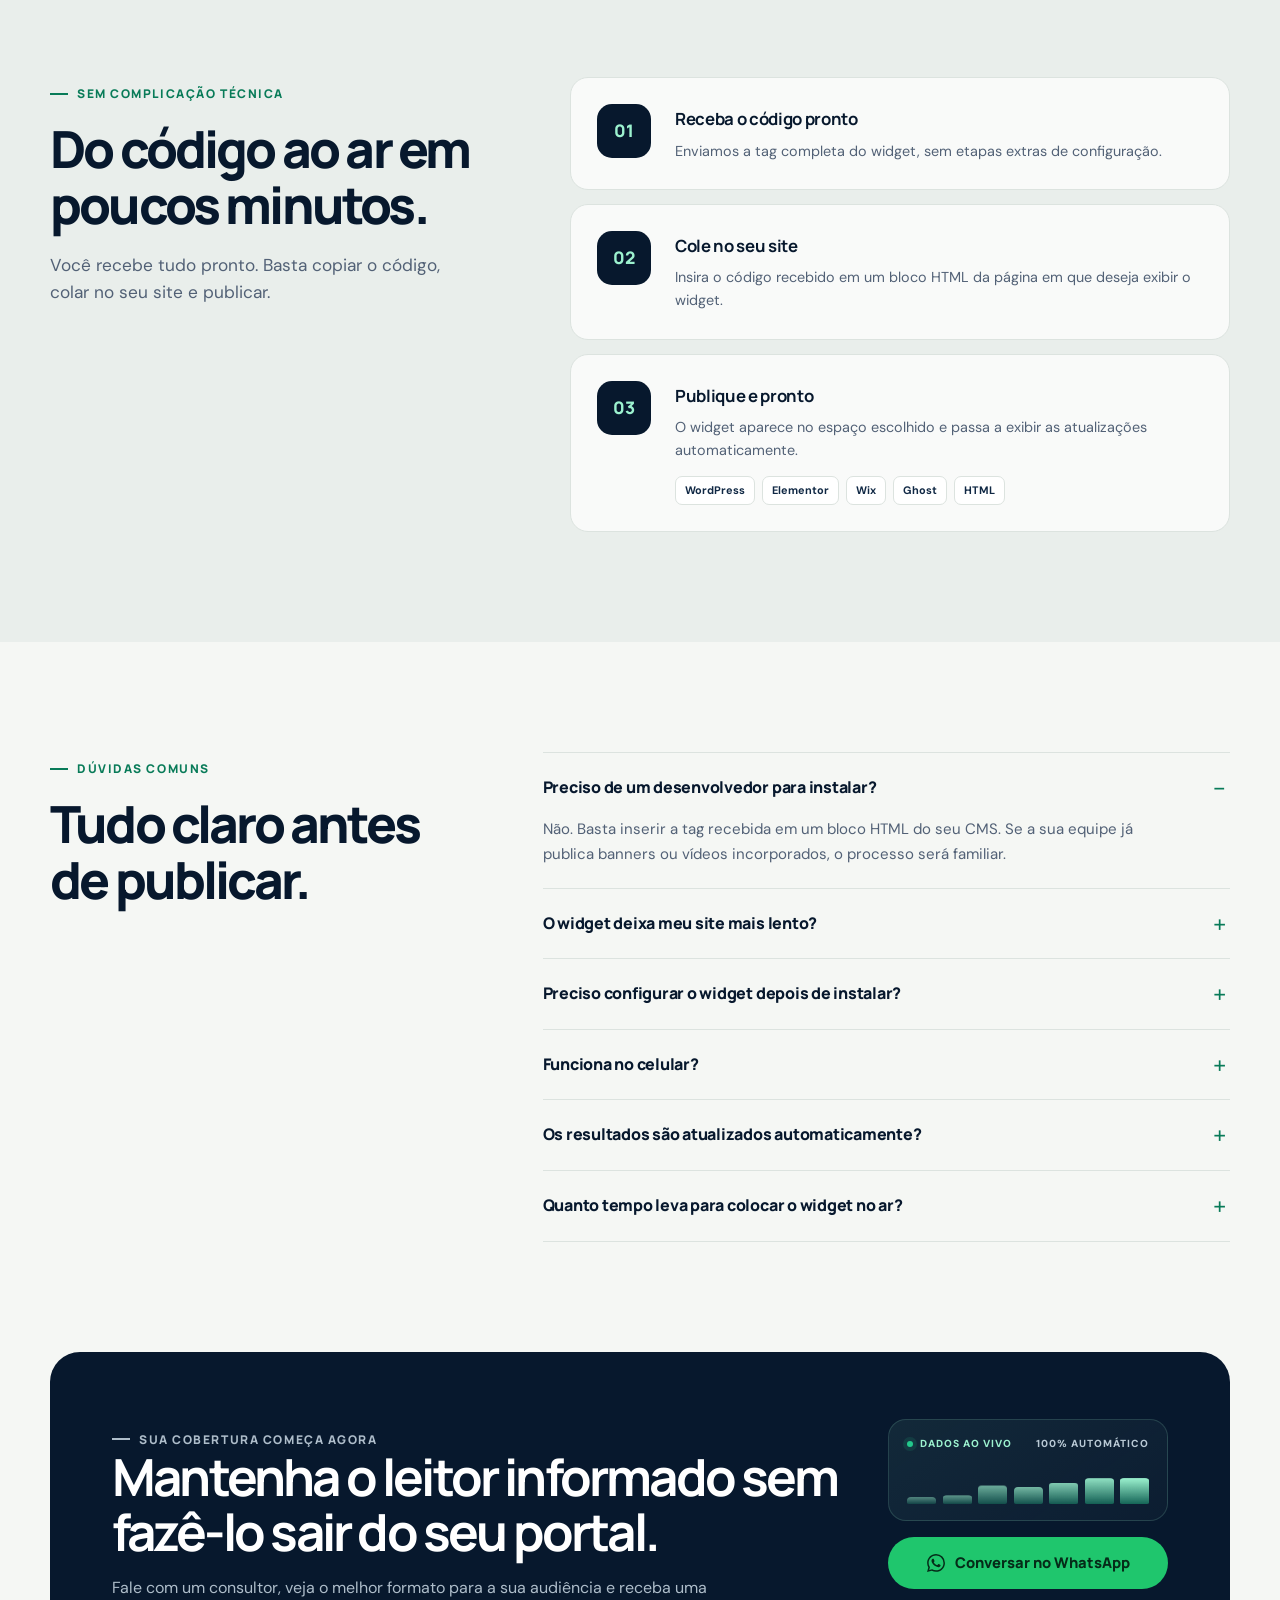
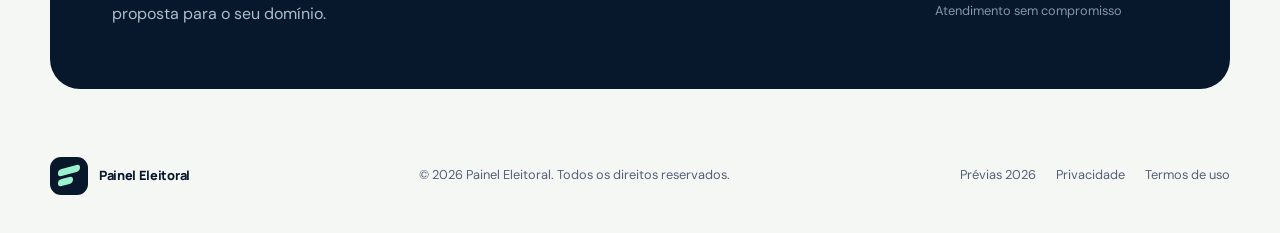
==== commit 5c416b4b: "Adicionando previas ao painel eleitoral" ====
--- a/index.html
+++ b/index.html
@@ -54,7 +54,7 @@
     .section-head--split .section-copy { margin: 0 0 6px; max-width: 450px; }
     .button { display: inline-flex; min-height: 52px; align-items: center; justify-content: center; gap: 10px; padding: 0 22px; border-radius: 999px; cursor: pointer; font-family: var(--display); font-size: .92rem; font-weight: 800; transition: transform .2s ease, box-shadow .2s ease, background .2s ease; }
     .button:hover { transform: translateY(-2px); }
-    .button:focus-visible, .nav-link:focus-visible, summary:focus-visible { outline: 3px solid var(--yellow); outline-offset: 3px; }
+    .button:focus-visible, .nav-link:focus-visible, .preview-fab:focus-visible, summary:focus-visible { outline: 3px solid var(--yellow); outline-offset: 3px; }
     .button--primary { background: var(--mint); color: var(--ink); box-shadow: 0 10px 28px rgba(35, 201, 140, .22); }
     .button--primary:hover { background: #b5f8dd; box-shadow: 0 14px 36px rgba(35, 201, 140, .3); }
     .button--whatsapp { background: var(--whatsapp); color: #052b18; }
@@ -250,6 +250,10 @@
     .footer-inner { display: flex; align-items: center; justify-content: space-between; gap: 20px; color: var(--ink-muted); font-size: .8rem; }
     .footer-links { display: flex; gap: 20px; }
     .footer-links a:hover { color: var(--mint-dark); }
+    .preview-fab { position: fixed; right: 24px; bottom: 24px; z-index: 880; display: inline-flex; min-height: 50px; align-items: center; gap: 10px; padding: 0 18px; border: 1px solid rgba(156,242,207,.3); border-radius: 999px; background: var(--ink); color: var(--white); font-family: var(--display); font-size: .82rem; font-weight: 800; box-shadow: 0 14px 34px rgba(7,24,45,.25); transition: transform .2s ease, box-shadow .2s ease, background .2s ease; }
+    .preview-fab::before { content: ""; width: 8px; height: 8px; border-radius: 50%; background: var(--mint-strong); box-shadow: 0 0 0 5px rgba(35,201,140,.14); }
+    .preview-fab:hover { background: var(--ink-soft); box-shadow: 0 18px 42px rgba(7,24,45,.32); transform: translateY(-2px); }
+    .preview-fab svg { width: 16px; height: 16px; color: var(--mint); }
     .mobile-cta { display: none; }
     .reveal { opacity: 0; transform: translateY(22px); transition: opacity .65s ease, transform .65s ease; }
     .reveal.is-visible { opacity: 1; transform: none; }
@@ -340,6 +344,7 @@
       .cta-box { padding: 38px 25px; }
       .cta-actions { width: 100%; min-width: 0; }
       .footer-inner { align-items: start; flex-direction: column; }
+      .preview-fab { right: 14px; bottom: 80px; min-height: 46px; padding-inline: 15px; font-size: .76rem; }
       .mobile-cta { position: fixed; right: 14px; bottom: 14px; z-index: 900; display: grid; width: 54px; height: 54px; place-items: center; border: 3px solid var(--paper); border-radius: 50%; background: var(--whatsapp); color: #052b18; box-shadow: 0 12px 28px rgba(7,24,45,.24); }
       .mobile-cta svg { width: 25px; height: 25px; }
     }
@@ -378,7 +383,7 @@
           <p class="hero-copy">Transforme a noite da eleição em mais tempo de permanência, recorrência e relevância para a sua marca com resultados ao vivo, sem desenvolver uma linha de código.</p>
           <div class="hero-actions">
             <a class="button button--primary" href="https://wa.me/556792340852?text=Ol%C3%A1%21%20Vim%20pelo%20site%20do%20Painel%20Eleitoral%20e%20quero%20colocar%20a%20apura%C3%A7%C3%A3o%20eleitoral%20no%20meu%20portal." target="_blank" rel="noopener noreferrer">Quero para o meu portal <svg viewBox="0 0 24 24" fill="none" stroke="currentColor" stroke-width="2" aria-hidden="true"><path d="M5 12h14M13 6l6 6-6 6"/></svg></a>
-            <a class="button button--ghost" href="#formatos">Ver widgets ao vivo</a>
+            <a class="button button--ghost" href="./previas.html">Ver prévias 2026</a>
           </div>
           <div class="trust-line"><div class="trust-avatars" aria-hidden="true"><span class="trust-avatar">JN</span><span class="trust-avatar">PN</span><span class="trust-avatar">RD</span></div><span>Feito para jornais, rádios, TVs e portais independentes.</span></div>
         </div>
@@ -496,7 +501,8 @@
       <div class="container"><div class="cta-box reveal"><div><p class="eyebrow eyebrow--light">Sua cobertura começa agora</p><h2 id="cta-title">Mantenha o leitor informado sem fazê-lo sair do seu portal.</h2><p>Fale com um consultor, veja o melhor formato para a sua audiência e receba uma proposta para o seu domínio.</p></div><div class="cta-side"><div class="cta-signal" aria-hidden="true"><div class="cta-signal-head"><span class="cta-signal-live">Dados ao vivo</span><span>100% automático</span></div><div class="cta-bars"><span></span><span></span><span></span><span></span><span></span><span></span><span></span></div></div><div class="cta-actions"><a class="button button--whatsapp" href="https://wa.me/556792340852?text=Ol%C3%A1%21%20Vim%20pelo%20site%20do%20Painel%20Eleitoral%20e%20quero%20colocar%20a%20apura%C3%A7%C3%A3o%20eleitoral%20no%20meu%20portal." target="_blank" rel="noopener noreferrer"><svg viewBox="0 0 24 24" fill="currentColor" aria-hidden="true"><use href="#icon-whatsapp"/></svg>Conversar no WhatsApp</a><small>Atendimento sem compromisso</small></div></div></div></div>
     </section>
   </main>
-  <footer><div class="container footer-inner"><a class="brand" href="#topo"><span class="brand-mark" aria-hidden="true"></span><span class="brand-name">Painel Eleitoral</span></a><span>© 2026 Painel Eleitoral. Todos os direitos reservados.</span><div class="footer-links"><a href="./privacidade.html">Privacidade</a><a href="./termos.html">Termos de uso</a></div></div></footer>
+  <footer><div class="container footer-inner"><a class="brand" href="#topo"><span class="brand-mark" aria-hidden="true"></span><span class="brand-name">Painel Eleitoral</span></a><span>© 2026 Painel Eleitoral. Todos os direitos reservados.</span><div class="footer-links"><a href="./previas.html">Prévias 2026</a><a href="./privacidade.html">Privacidade</a><a href="./termos.html">Termos de uso</a></div></div></footer>
+  <a class="preview-fab" href="./previas.html" aria-label="Ver prévias do Painel Eleitoral 2026"><span>Prévias 2026</span><svg viewBox="0 0 24 24" fill="none" stroke="currentColor" stroke-width="2" aria-hidden="true"><path d="M5 12h14M13 6l6 6-6 6"/></svg></a>
   <a class="mobile-cta" href="https://wa.me/556792340852?text=Ol%C3%A1%21%20Vim%20pelo%20site%20do%20Painel%20Eleitoral%20e%20quero%20colocar%20a%20apura%C3%A7%C3%A3o%20eleitoral%20no%20meu%20portal." target="_blank" rel="noopener noreferrer" aria-label="Falar pelo WhatsApp"><svg viewBox="0 0 24 24" fill="currentColor" aria-hidden="true"><use href="#icon-whatsapp"/></svg></a>
   <script>
     const header = document.querySelector('.site-header');
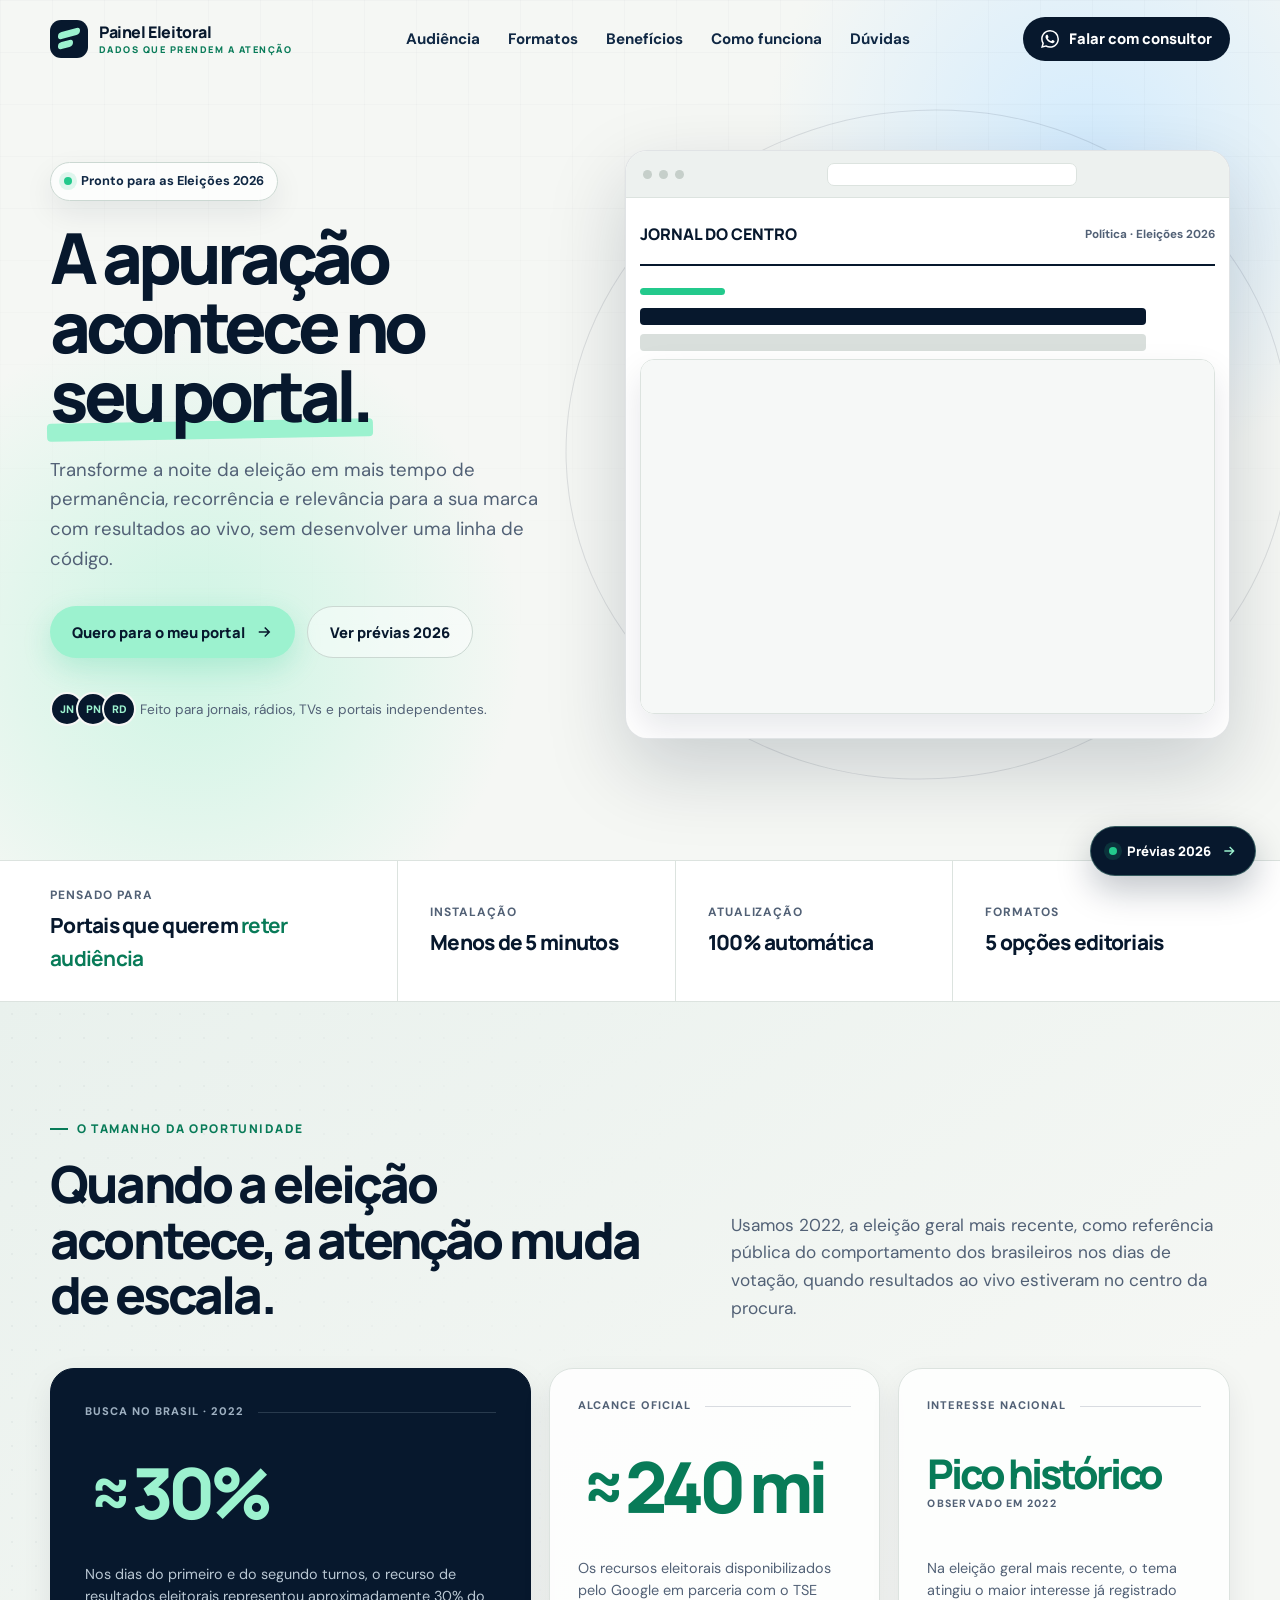
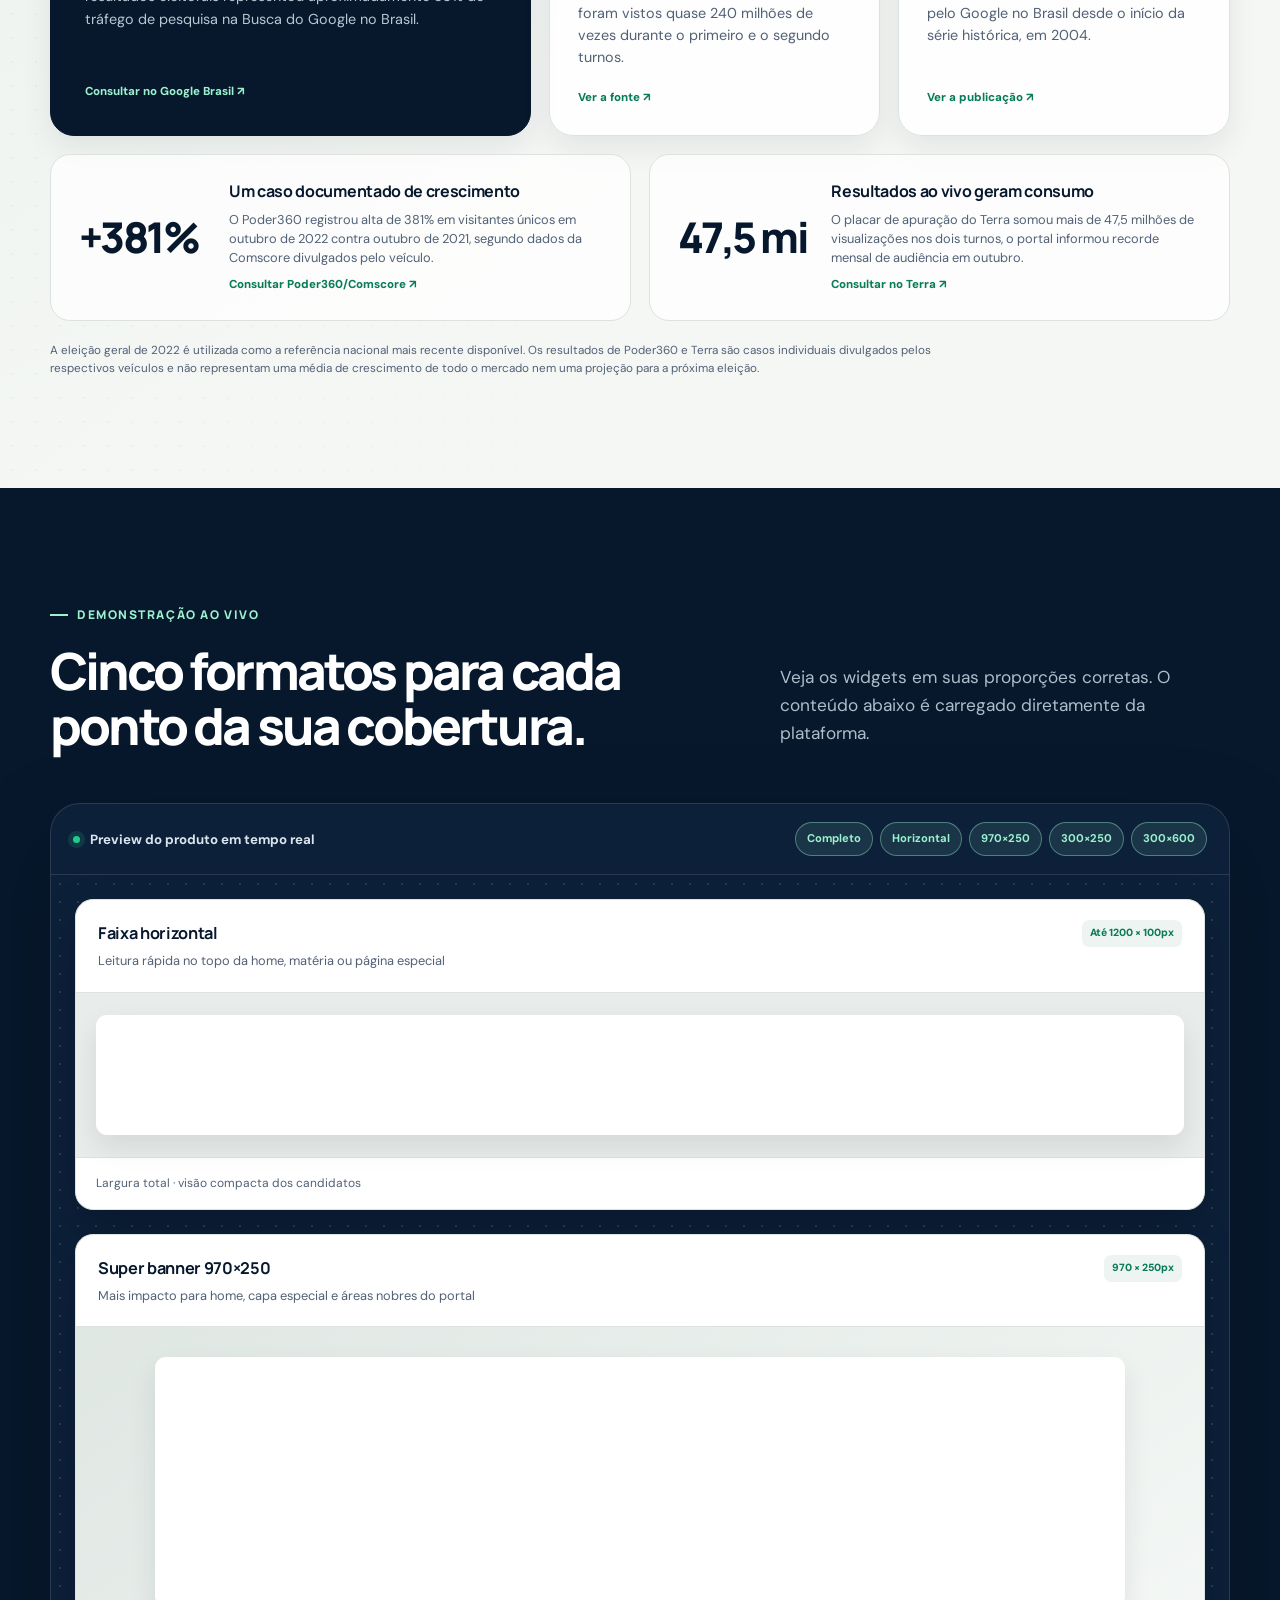
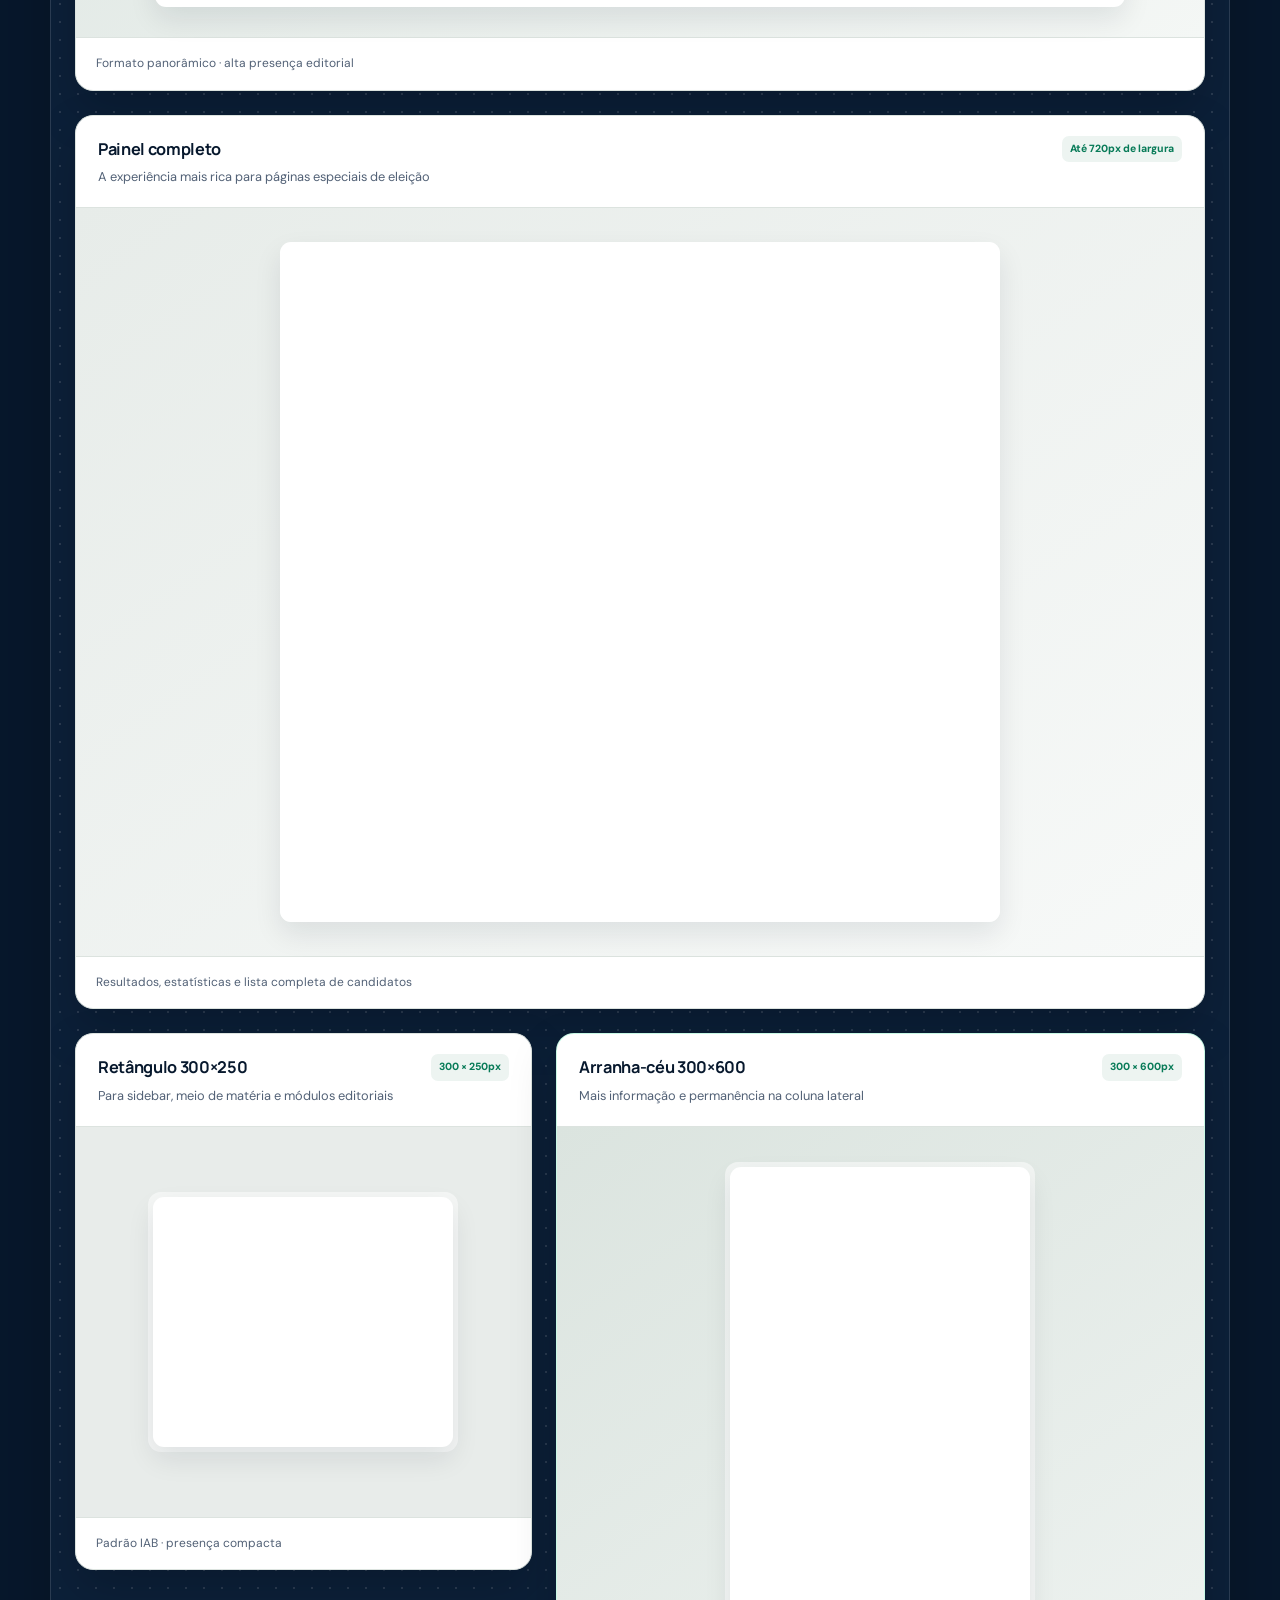
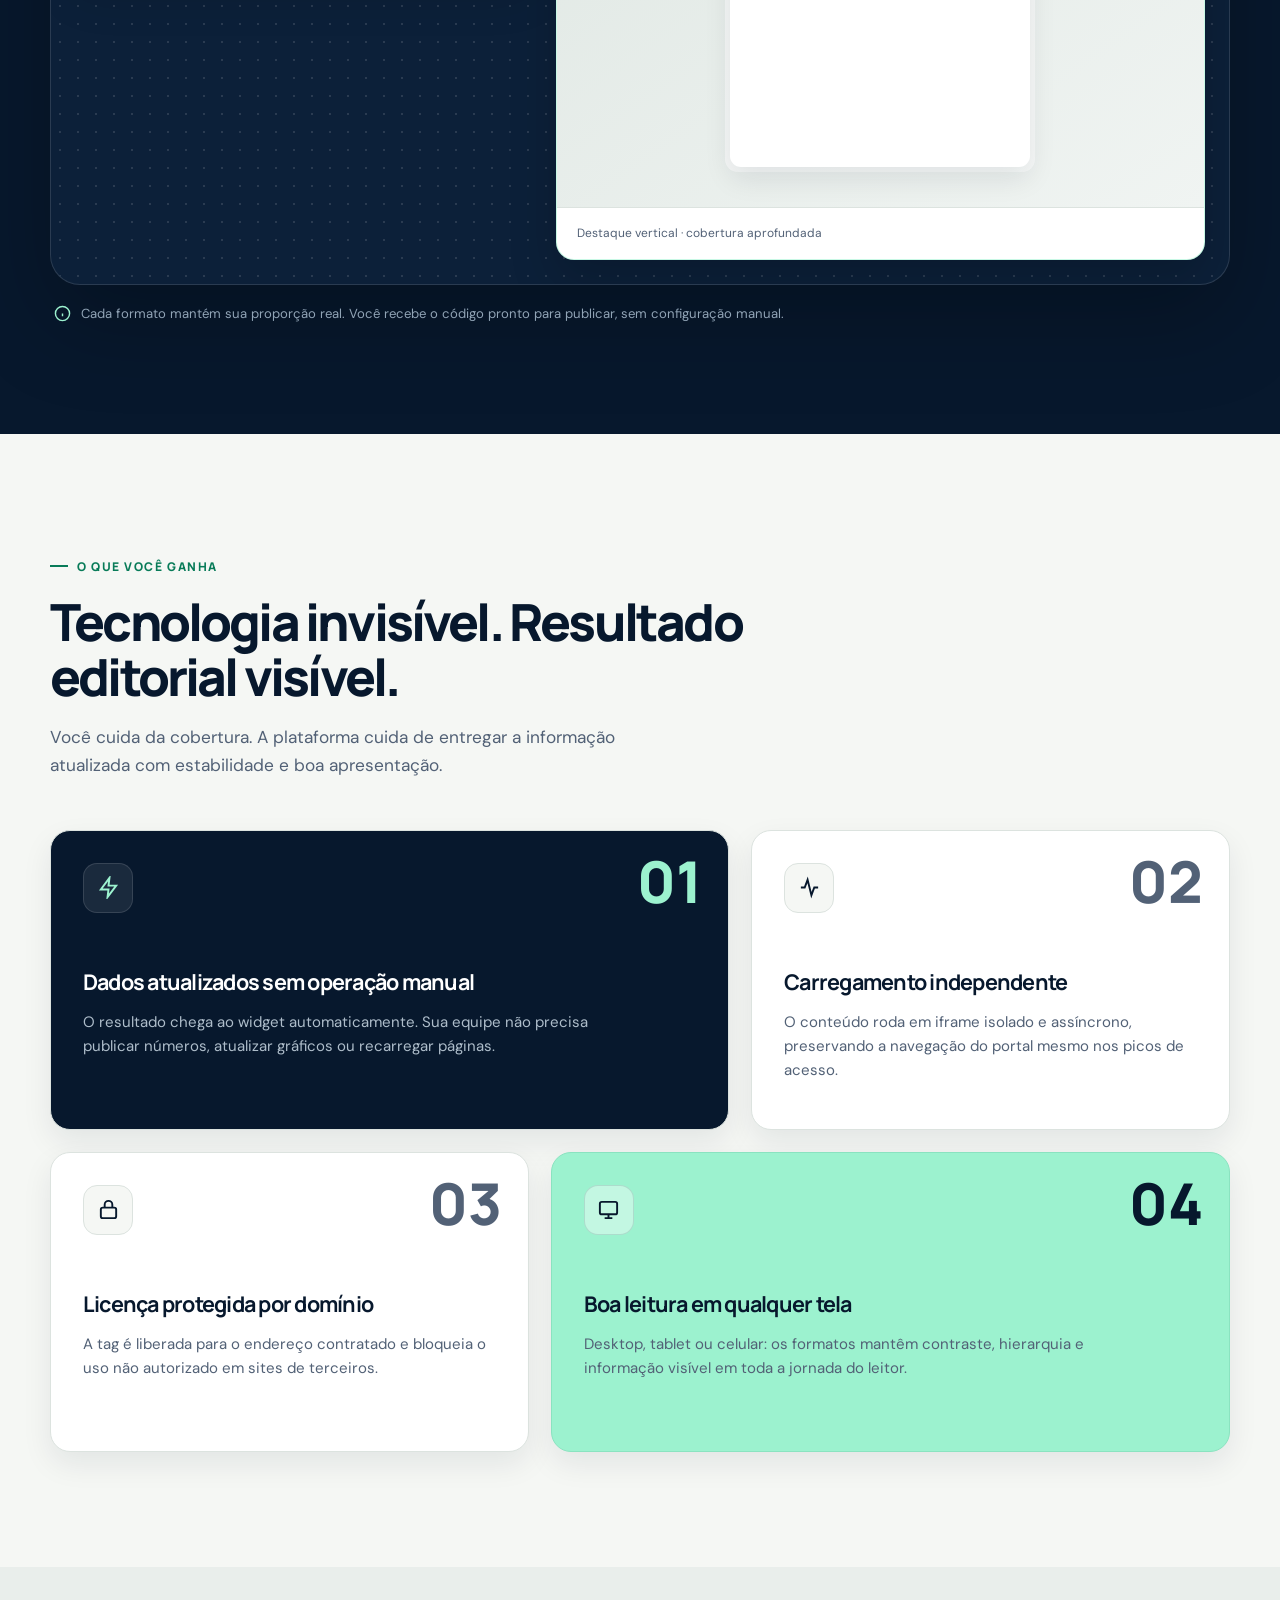
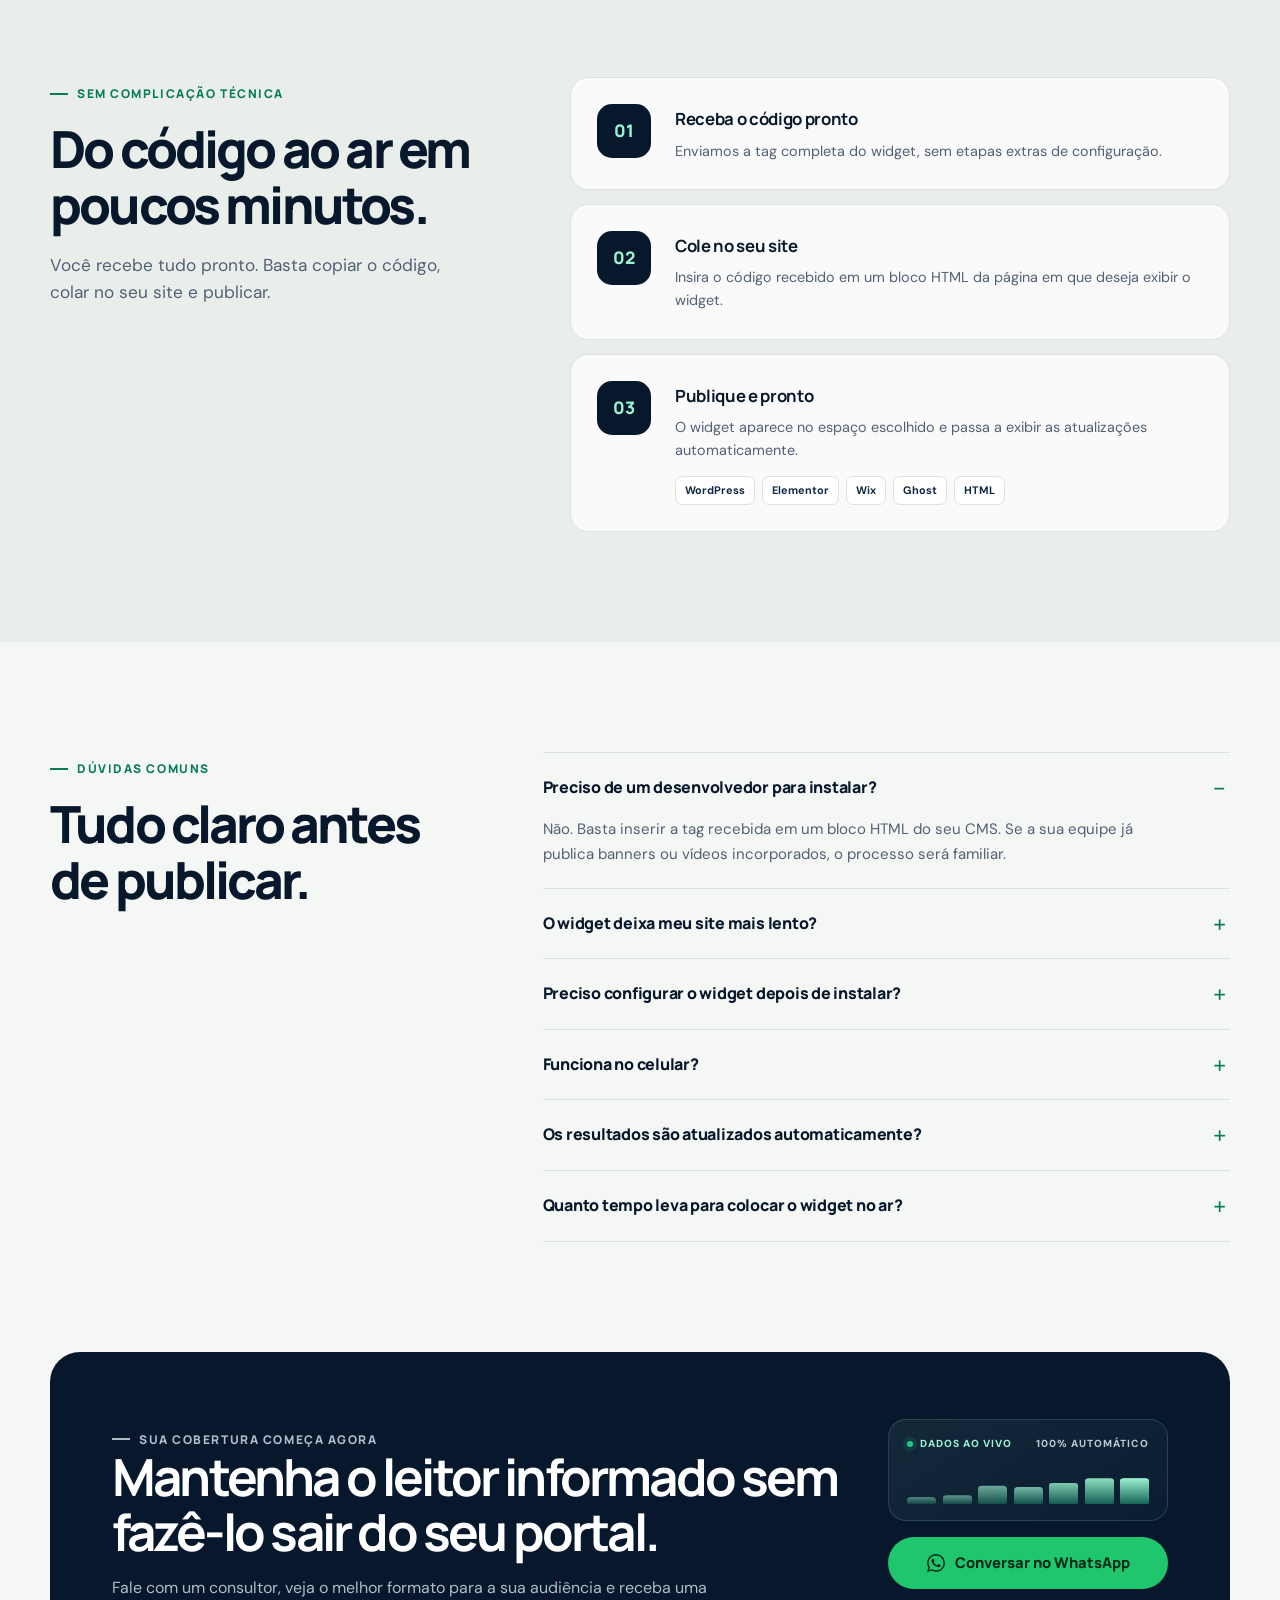
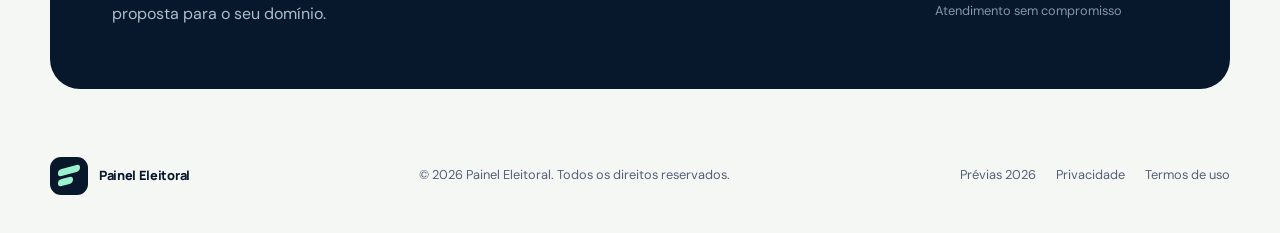
==== commit 6b8d52a2: "Mudando numero do whatsapp" ====
--- a/index.html
+++ b/index.html
@@ -369,7 +369,7 @@
     <div class="container nav">
       <a class="brand" href="#topo" aria-label="Painel Eleitoral — início"><span class="brand-mark" aria-hidden="true"></span><span class="brand-name">Painel Eleitoral <small>Dados que prendem a atenção</small></span></a>
       <nav class="nav-links" aria-label="Navegação principal"><a class="nav-link" href="#audiencia">Audiência</a><a class="nav-link" href="#formatos">Formatos</a><a class="nav-link" href="#beneficios">Benefícios</a><a class="nav-link" href="#instalacao">Como funciona</a><a class="nav-link" href="#duvidas">Dúvidas</a></nav>
-      <a class="button" href="https://wa.me/556792340852?text=Ol%C3%A1%21%20Vim%20pelo%20site%20do%20Painel%20Eleitoral%20e%20quero%20colocar%20a%20apura%C3%A7%C3%A3o%20eleitoral%20no%20meu%20portal." target="_blank" rel="noopener noreferrer" aria-label="Falar com consultor no WhatsApp">
+      <a class="button" href="https://wa.me/5567991729788?text=Ol%C3%A1%21%20Vim%20pelo%20site%20do%20Painel%20Eleitoral%20e%20quero%20colocar%20a%20apura%C3%A7%C3%A3o%20eleitoral%20no%20meu%20portal." target="_blank" rel="noopener noreferrer" aria-label="Falar com consultor no WhatsApp">
         <svg viewBox="0 0 24 24" fill="currentColor" aria-hidden="true"><use href="#icon-whatsapp"/></svg><span>Falar com consultor</span>
       </a>
     </div>
@@ -382,7 +382,7 @@
           <h1 id="hero-title">A apuração<br>acontece no<br><span>seu portal.</span></h1>
           <p class="hero-copy">Transforme a noite da eleição em mais tempo de permanência, recorrência e relevância para a sua marca com resultados ao vivo, sem desenvolver uma linha de código.</p>
           <div class="hero-actions">
-            <a class="button button--primary" href="https://wa.me/556792340852?text=Ol%C3%A1%21%20Vim%20pelo%20site%20do%20Painel%20Eleitoral%20e%20quero%20colocar%20a%20apura%C3%A7%C3%A3o%20eleitoral%20no%20meu%20portal." target="_blank" rel="noopener noreferrer">Quero para o meu portal <svg viewBox="0 0 24 24" fill="none" stroke="currentColor" stroke-width="2" aria-hidden="true"><path d="M5 12h14M13 6l6 6-6 6"/></svg></a>
+            <a class="button button--primary" href="https://wa.me/5567991729788?text=Ol%C3%A1%21%20Vim%20pelo%20site%20do%20Painel%20Eleitoral%20e%20quero%20colocar%20a%20apura%C3%A7%C3%A3o%20eleitoral%20no%20meu%20portal." target="_blank" rel="noopener noreferrer">Quero para o meu portal <svg viewBox="0 0 24 24" fill="none" stroke="currentColor" stroke-width="2" aria-hidden="true"><path d="M5 12h14M13 6l6 6-6 6"/></svg></a>
             <a class="button button--ghost" href="./previas.html">Ver prévias 2026</a>
           </div>
           <div class="trust-line"><div class="trust-avatars" aria-hidden="true"><span class="trust-avatar">JN</span><span class="trust-avatar">PN</span><span class="trust-avatar">RD</span></div><span>Feito para jornais, rádios, TVs e portais independentes.</span></div>
@@ -498,12 +498,12 @@
       </div>
     </section>
     <section class="final-cta" aria-labelledby="cta-title">
-      <div class="container"><div class="cta-box reveal"><div><p class="eyebrow eyebrow--light">Sua cobertura começa agora</p><h2 id="cta-title">Mantenha o leitor informado sem fazê-lo sair do seu portal.</h2><p>Fale com um consultor, veja o melhor formato para a sua audiência e receba uma proposta para o seu domínio.</p></div><div class="cta-side"><div class="cta-signal" aria-hidden="true"><div class="cta-signal-head"><span class="cta-signal-live">Dados ao vivo</span><span>100% automático</span></div><div class="cta-bars"><span></span><span></span><span></span><span></span><span></span><span></span><span></span></div></div><div class="cta-actions"><a class="button button--whatsapp" href="https://wa.me/556792340852?text=Ol%C3%A1%21%20Vim%20pelo%20site%20do%20Painel%20Eleitoral%20e%20quero%20colocar%20a%20apura%C3%A7%C3%A3o%20eleitoral%20no%20meu%20portal." target="_blank" rel="noopener noreferrer"><svg viewBox="0 0 24 24" fill="currentColor" aria-hidden="true"><use href="#icon-whatsapp"/></svg>Conversar no WhatsApp</a><small>Atendimento sem compromisso</small></div></div></div></div>
+      <div class="container"><div class="cta-box reveal"><div><p class="eyebrow eyebrow--light">Sua cobertura começa agora</p><h2 id="cta-title">Mantenha o leitor informado sem fazê-lo sair do seu portal.</h2><p>Fale com um consultor, veja o melhor formato para a sua audiência e receba uma proposta para o seu domínio.</p></div><div class="cta-side"><div class="cta-signal" aria-hidden="true"><div class="cta-signal-head"><span class="cta-signal-live">Dados ao vivo</span><span>100% automático</span></div><div class="cta-bars"><span></span><span></span><span></span><span></span><span></span><span></span><span></span></div></div><div class="cta-actions"><a class="button button--whatsapp" href="https://wa.me/5567991729788?text=Ol%C3%A1%21%20Vim%20pelo%20site%20do%20Painel%20Eleitoral%20e%20quero%20colocar%20a%20apura%C3%A7%C3%A3o%20eleitoral%20no%20meu%20portal." target="_blank" rel="noopener noreferrer"><svg viewBox="0 0 24 24" fill="currentColor" aria-hidden="true"><use href="#icon-whatsapp"/></svg>Conversar no WhatsApp</a><small>Atendimento sem compromisso</small></div></div></div></div>
     </section>
   </main>
   <footer><div class="container footer-inner"><a class="brand" href="#topo"><span class="brand-mark" aria-hidden="true"></span><span class="brand-name">Painel Eleitoral</span></a><span>© 2026 Painel Eleitoral. Todos os direitos reservados.</span><div class="footer-links"><a href="./previas.html">Prévias 2026</a><a href="./privacidade.html">Privacidade</a><a href="./termos.html">Termos de uso</a></div></div></footer>
   <a class="preview-fab" href="./previas.html" aria-label="Ver prévias do Painel Eleitoral 2026"><span>Prévias 2026</span><svg viewBox="0 0 24 24" fill="none" stroke="currentColor" stroke-width="2" aria-hidden="true"><path d="M5 12h14M13 6l6 6-6 6"/></svg></a>
-  <a class="mobile-cta" href="https://wa.me/556792340852?text=Ol%C3%A1%21%20Vim%20pelo%20site%20do%20Painel%20Eleitoral%20e%20quero%20colocar%20a%20apura%C3%A7%C3%A3o%20eleitoral%20no%20meu%20portal." target="_blank" rel="noopener noreferrer" aria-label="Falar pelo WhatsApp"><svg viewBox="0 0 24 24" fill="currentColor" aria-hidden="true"><use href="#icon-whatsapp"/></svg></a>
+  <a class="mobile-cta" href="https://wa.me/5567991729788?text=Ol%C3%A1%21%20Vim%20pelo%20site%20do%20Painel%20Eleitoral%20e%20quero%20colocar%20a%20apura%C3%A7%C3%A3o%20eleitoral%20no%20meu%20portal." target="_blank" rel="noopener noreferrer" aria-label="Falar pelo WhatsApp"><svg viewBox="0 0 24 24" fill="currentColor" aria-hidden="true"><use href="#icon-whatsapp"/></svg></a>
   <script>
     const header = document.querySelector('.site-header');
     const updateHeader = () => header.classList.toggle('is-scrolled', window.scrollY > 12);
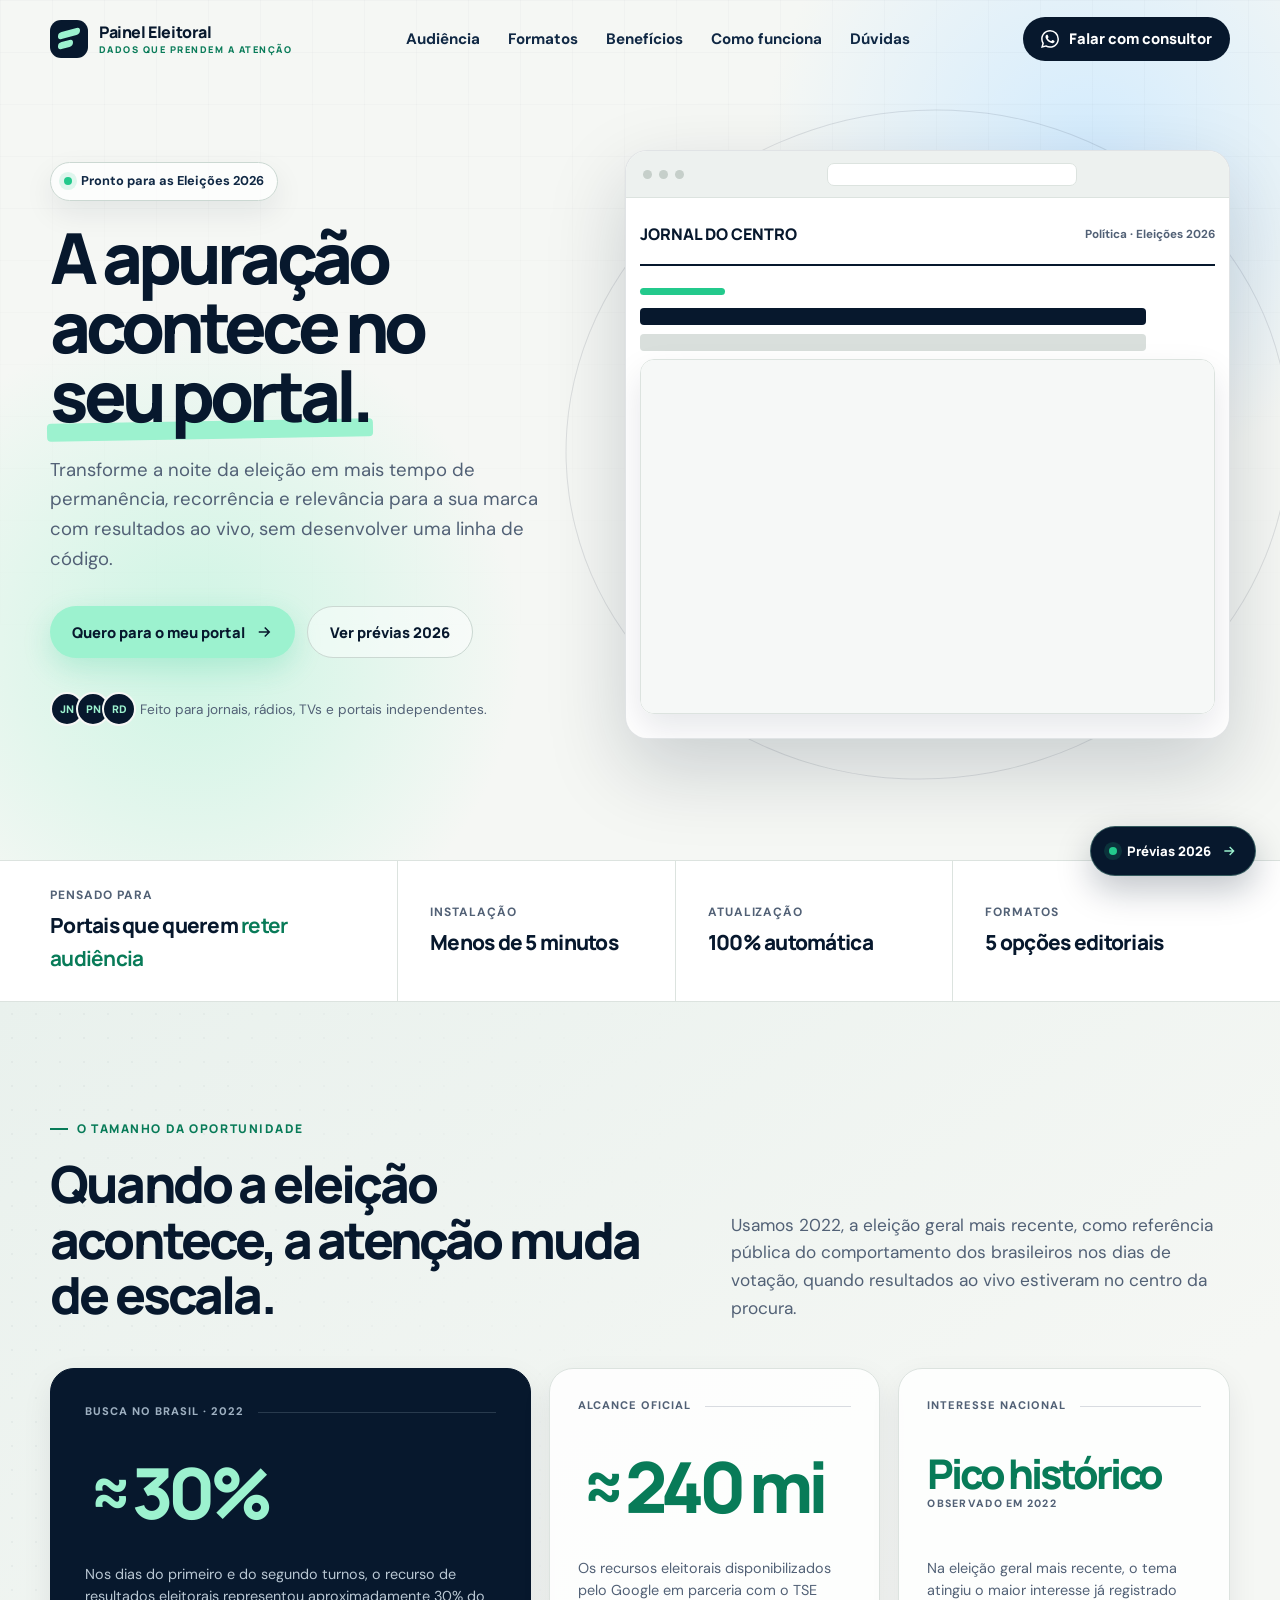
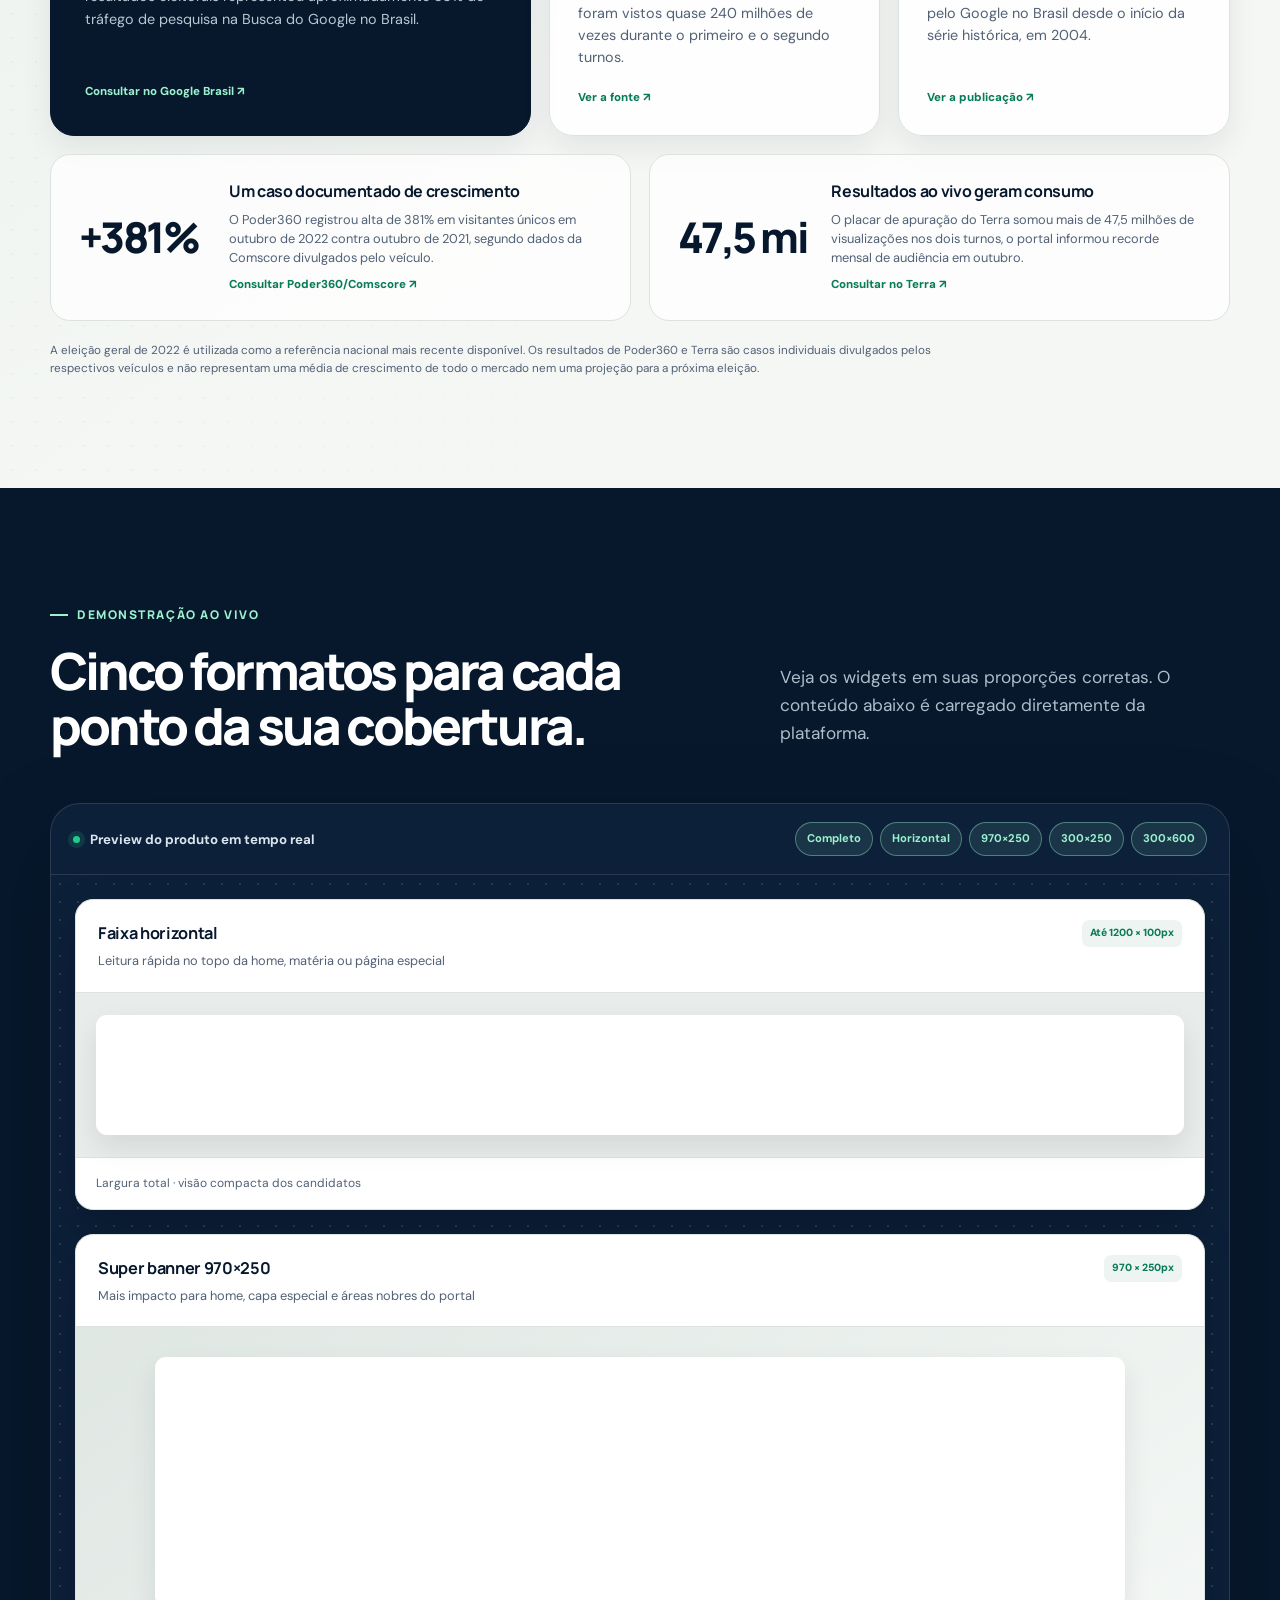
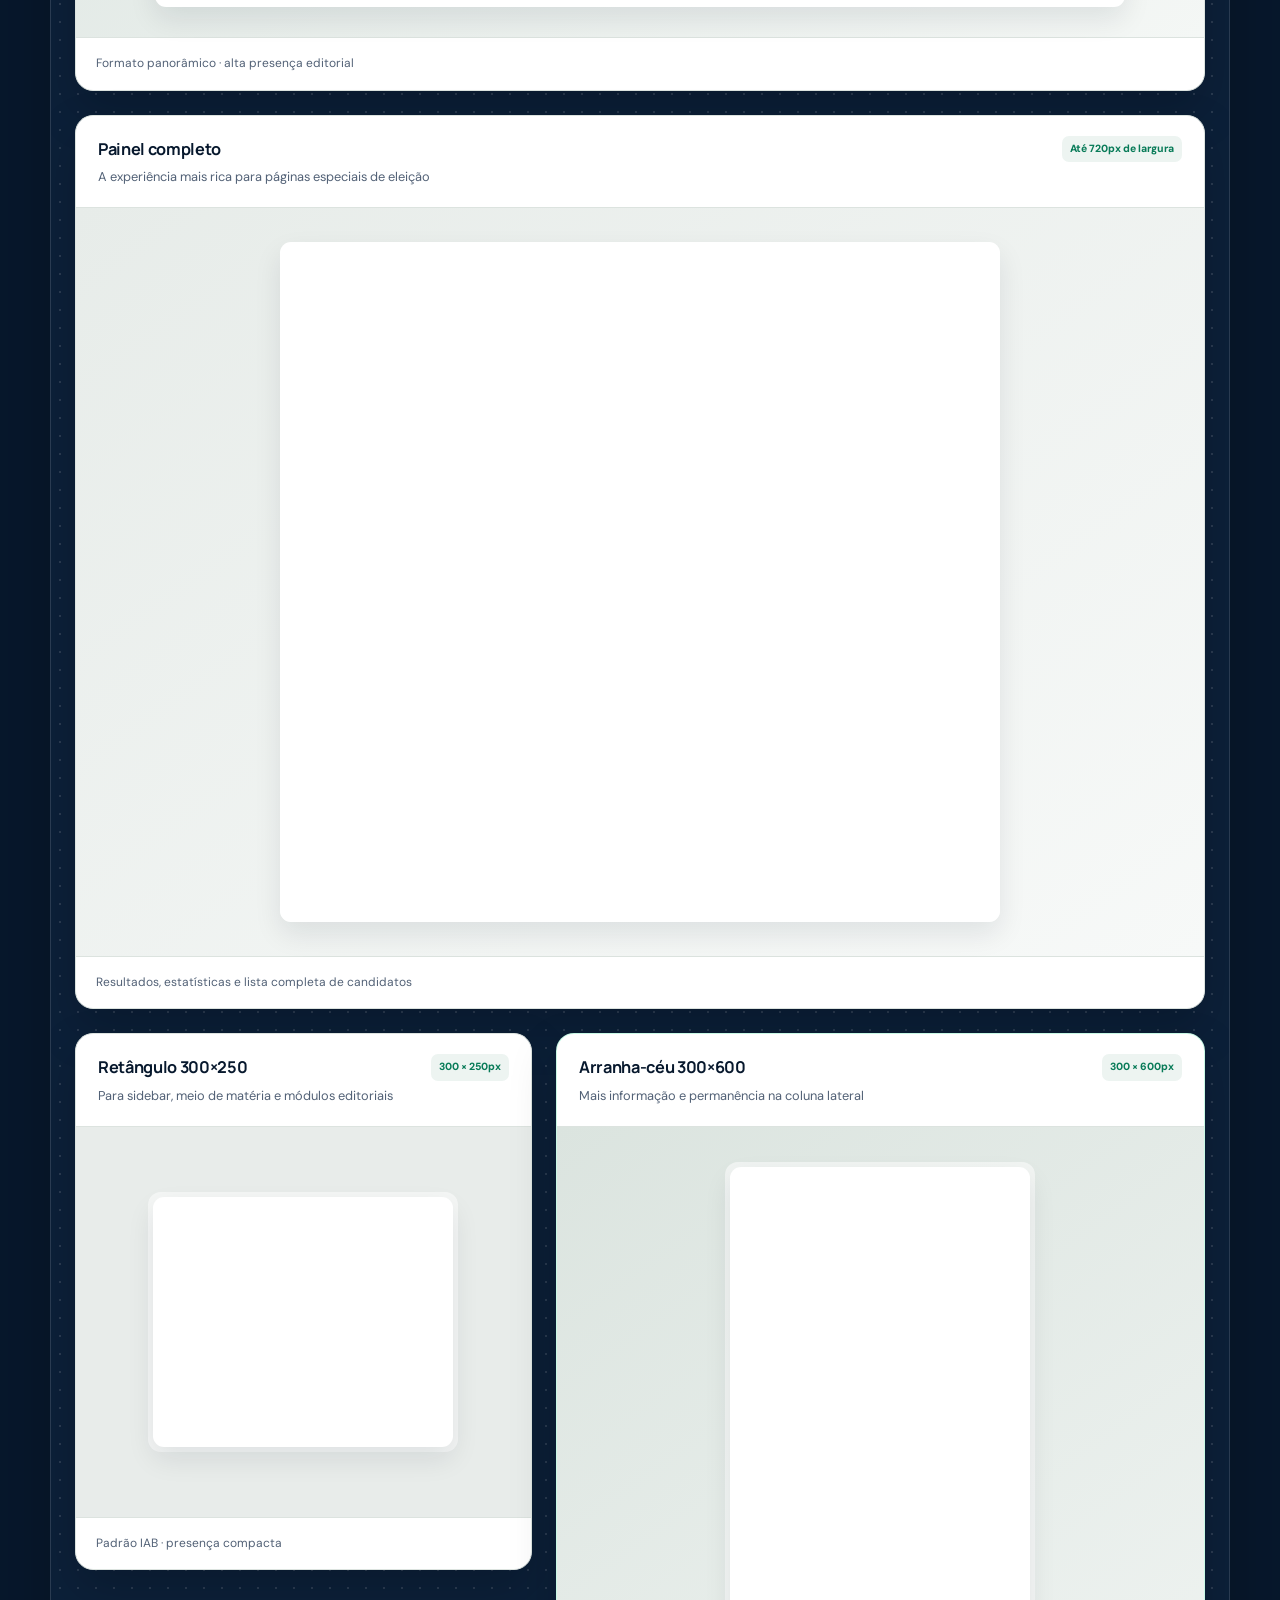
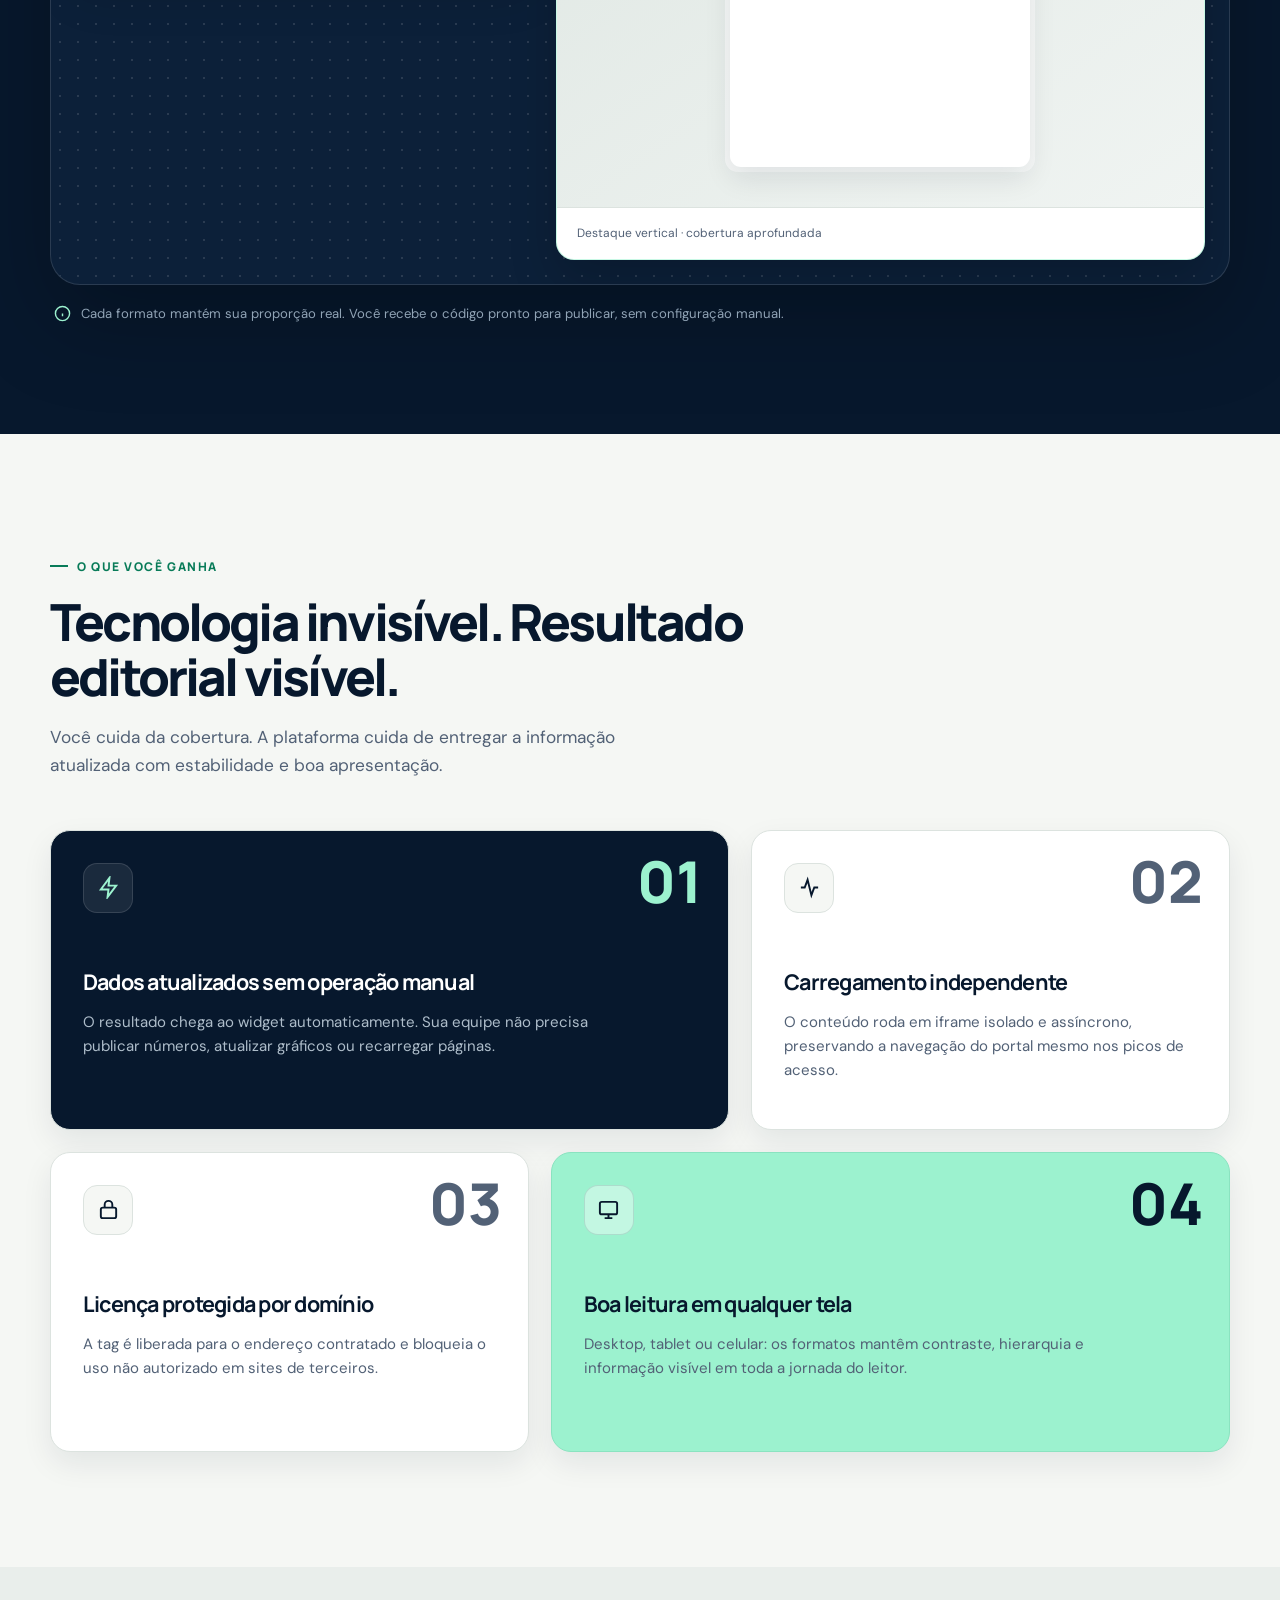
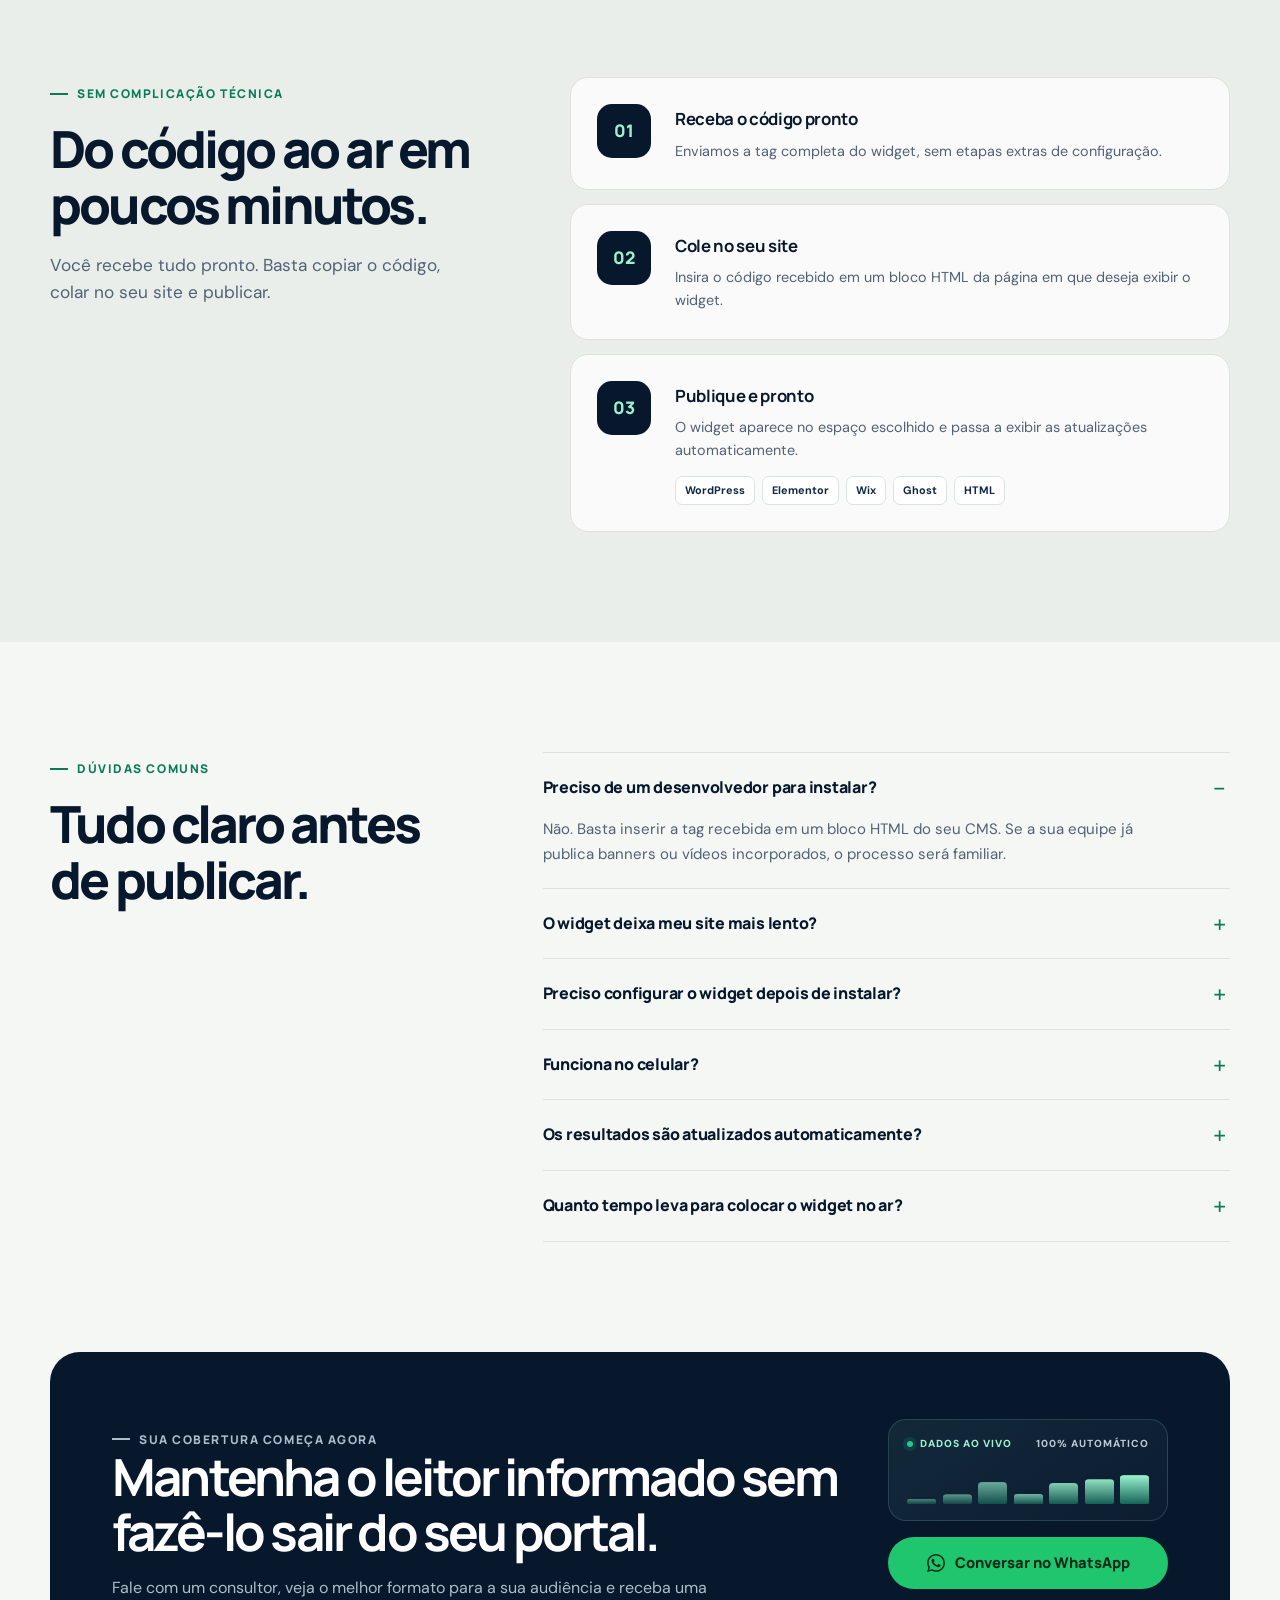
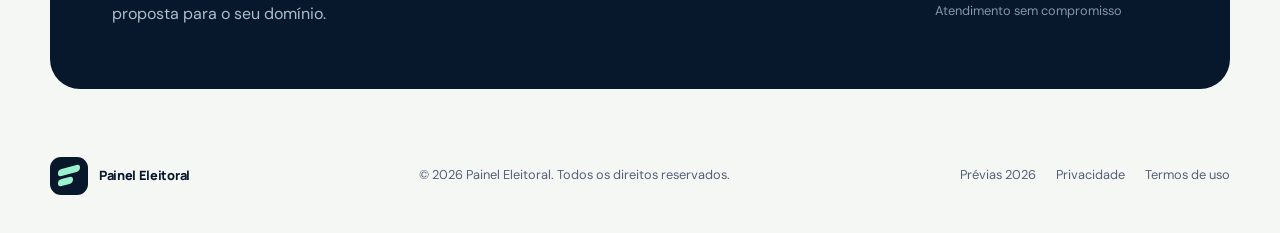
==== commit 5454887a: "alterando numero do whatsapp" ====
--- a/index.html
+++ b/index.html
@@ -369,7 +369,7 @@
     <div class="container nav">
       <a class="brand" href="#topo" aria-label="Painel Eleitoral — início"><span class="brand-mark" aria-hidden="true"></span><span class="brand-name">Painel Eleitoral <small>Dados que prendem a atenção</small></span></a>
       <nav class="nav-links" aria-label="Navegação principal"><a class="nav-link" href="#audiencia">Audiência</a><a class="nav-link" href="#formatos">Formatos</a><a class="nav-link" href="#beneficios">Benefícios</a><a class="nav-link" href="#instalacao">Como funciona</a><a class="nav-link" href="#duvidas">Dúvidas</a></nav>
-      <a class="button" href="https://wa.me/5567991729788?text=Ol%C3%A1%21%20Vim%20pelo%20site%20do%20Painel%20Eleitoral%20e%20quero%20colocar%20a%20apura%C3%A7%C3%A3o%20eleitoral%20no%20meu%20portal." target="_blank" rel="noopener noreferrer" aria-label="Falar com consultor no WhatsApp">
+      <a class="button" href="https://wa.me/5567996521256?text=Ol%C3%A1%21%20Vim%20pelo%20site%20do%20Painel%20Eleitoral%20e%20quero%20colocar%20a%20apura%C3%A7%C3%A3o%20eleitoral%20no%20meu%20portal." target="_blank" rel="noopener noreferrer" aria-label="Falar com consultor no WhatsApp">
         <svg viewBox="0 0 24 24" fill="currentColor" aria-hidden="true"><use href="#icon-whatsapp"/></svg><span>Falar com consultor</span>
       </a>
     </div>
@@ -382,7 +382,7 @@
           <h1 id="hero-title">A apuração<br>acontece no<br><span>seu portal.</span></h1>
           <p class="hero-copy">Transforme a noite da eleição em mais tempo de permanência, recorrência e relevância para a sua marca com resultados ao vivo, sem desenvolver uma linha de código.</p>
           <div class="hero-actions">
-            <a class="button button--primary" href="https://wa.me/5567991729788?text=Ol%C3%A1%21%20Vim%20pelo%20site%20do%20Painel%20Eleitoral%20e%20quero%20colocar%20a%20apura%C3%A7%C3%A3o%20eleitoral%20no%20meu%20portal." target="_blank" rel="noopener noreferrer">Quero para o meu portal <svg viewBox="0 0 24 24" fill="none" stroke="currentColor" stroke-width="2" aria-hidden="true"><path d="M5 12h14M13 6l6 6-6 6"/></svg></a>
+            <a class="button button--primary" href="https://wa.me/5567996521256?text=Ol%C3%A1%21%20Vim%20pelo%20site%20do%20Painel%20Eleitoral%20e%20quero%20colocar%20a%20apura%C3%A7%C3%A3o%20eleitoral%20no%20meu%20portal." target="_blank" rel="noopener noreferrer">Quero para o meu portal <svg viewBox="0 0 24 24" fill="none" stroke="currentColor" stroke-width="2" aria-hidden="true"><path d="M5 12h14M13 6l6 6-6 6"/></svg></a>
             <a class="button button--ghost" href="./previas.html">Ver prévias 2026</a>
           </div>
           <div class="trust-line"><div class="trust-avatars" aria-hidden="true"><span class="trust-avatar">JN</span><span class="trust-avatar">PN</span><span class="trust-avatar">RD</span></div><span>Feito para jornais, rádios, TVs e portais independentes.</span></div>
@@ -498,12 +498,12 @@
       </div>
     </section>
     <section class="final-cta" aria-labelledby="cta-title">
-      <div class="container"><div class="cta-box reveal"><div><p class="eyebrow eyebrow--light">Sua cobertura começa agora</p><h2 id="cta-title">Mantenha o leitor informado sem fazê-lo sair do seu portal.</h2><p>Fale com um consultor, veja o melhor formato para a sua audiência e receba uma proposta para o seu domínio.</p></div><div class="cta-side"><div class="cta-signal" aria-hidden="true"><div class="cta-signal-head"><span class="cta-signal-live">Dados ao vivo</span><span>100% automático</span></div><div class="cta-bars"><span></span><span></span><span></span><span></span><span></span><span></span><span></span></div></div><div class="cta-actions"><a class="button button--whatsapp" href="https://wa.me/5567991729788?text=Ol%C3%A1%21%20Vim%20pelo%20site%20do%20Painel%20Eleitoral%20e%20quero%20colocar%20a%20apura%C3%A7%C3%A3o%20eleitoral%20no%20meu%20portal." target="_blank" rel="noopener noreferrer"><svg viewBox="0 0 24 24" fill="currentColor" aria-hidden="true"><use href="#icon-whatsapp"/></svg>Conversar no WhatsApp</a><small>Atendimento sem compromisso</small></div></div></div></div>
+      <div class="container"><div class="cta-box reveal"><div><p class="eyebrow eyebrow--light">Sua cobertura começa agora</p><h2 id="cta-title">Mantenha o leitor informado sem fazê-lo sair do seu portal.</h2><p>Fale com um consultor, veja o melhor formato para a sua audiência e receba uma proposta para o seu domínio.</p></div><div class="cta-side"><div class="cta-signal" aria-hidden="true"><div class="cta-signal-head"><span class="cta-signal-live">Dados ao vivo</span><span>100% automático</span></div><div class="cta-bars"><span></span><span></span><span></span><span></span><span></span><span></span><span></span></div></div><div class="cta-actions"><a class="button button--whatsapp" href="https://wa.me/5567996521256?text=Ol%C3%A1%21%20Vim%20pelo%20site%20do%20Painel%20Eleitoral%20e%20quero%20colocar%20a%20apura%C3%A7%C3%A3o%20eleitoral%20no%20meu%20portal." target="_blank" rel="noopener noreferrer"><svg viewBox="0 0 24 24" fill="currentColor" aria-hidden="true"><use href="#icon-whatsapp"/></svg>Conversar no WhatsApp</a><small>Atendimento sem compromisso</small></div></div></div></div>
     </section>
   </main>
   <footer><div class="container footer-inner"><a class="brand" href="#topo"><span class="brand-mark" aria-hidden="true"></span><span class="brand-name">Painel Eleitoral</span></a><span>© 2026 Painel Eleitoral. Todos os direitos reservados.</span><div class="footer-links"><a href="./previas.html">Prévias 2026</a><a href="./privacidade.html">Privacidade</a><a href="./termos.html">Termos de uso</a></div></div></footer>
   <a class="preview-fab" href="./previas.html" aria-label="Ver prévias do Painel Eleitoral 2026"><span>Prévias 2026</span><svg viewBox="0 0 24 24" fill="none" stroke="currentColor" stroke-width="2" aria-hidden="true"><path d="M5 12h14M13 6l6 6-6 6"/></svg></a>
-  <a class="mobile-cta" href="https://wa.me/5567991729788?text=Ol%C3%A1%21%20Vim%20pelo%20site%20do%20Painel%20Eleitoral%20e%20quero%20colocar%20a%20apura%C3%A7%C3%A3o%20eleitoral%20no%20meu%20portal." target="_blank" rel="noopener noreferrer" aria-label="Falar pelo WhatsApp"><svg viewBox="0 0 24 24" fill="currentColor" aria-hidden="true"><use href="#icon-whatsapp"/></svg></a>
+  <a class="mobile-cta" href="https://wa.me/5567996521256?text=Ol%C3%A1%21%20Vim%20pelo%20site%20do%20Painel%20Eleitoral%20e%20quero%20colocar%20a%20apura%C3%A7%C3%A3o%20eleitoral%20no%20meu%20portal." target="_blank" rel="noopener noreferrer" aria-label="Falar pelo WhatsApp"><svg viewBox="0 0 24 24" fill="currentColor" aria-hidden="true"><use href="#icon-whatsapp"/></svg></a>
   <script>
     const header = document.querySelector('.site-header');
     const updateHeader = () => header.classList.toggle('is-scrolled', window.scrollY > 12);
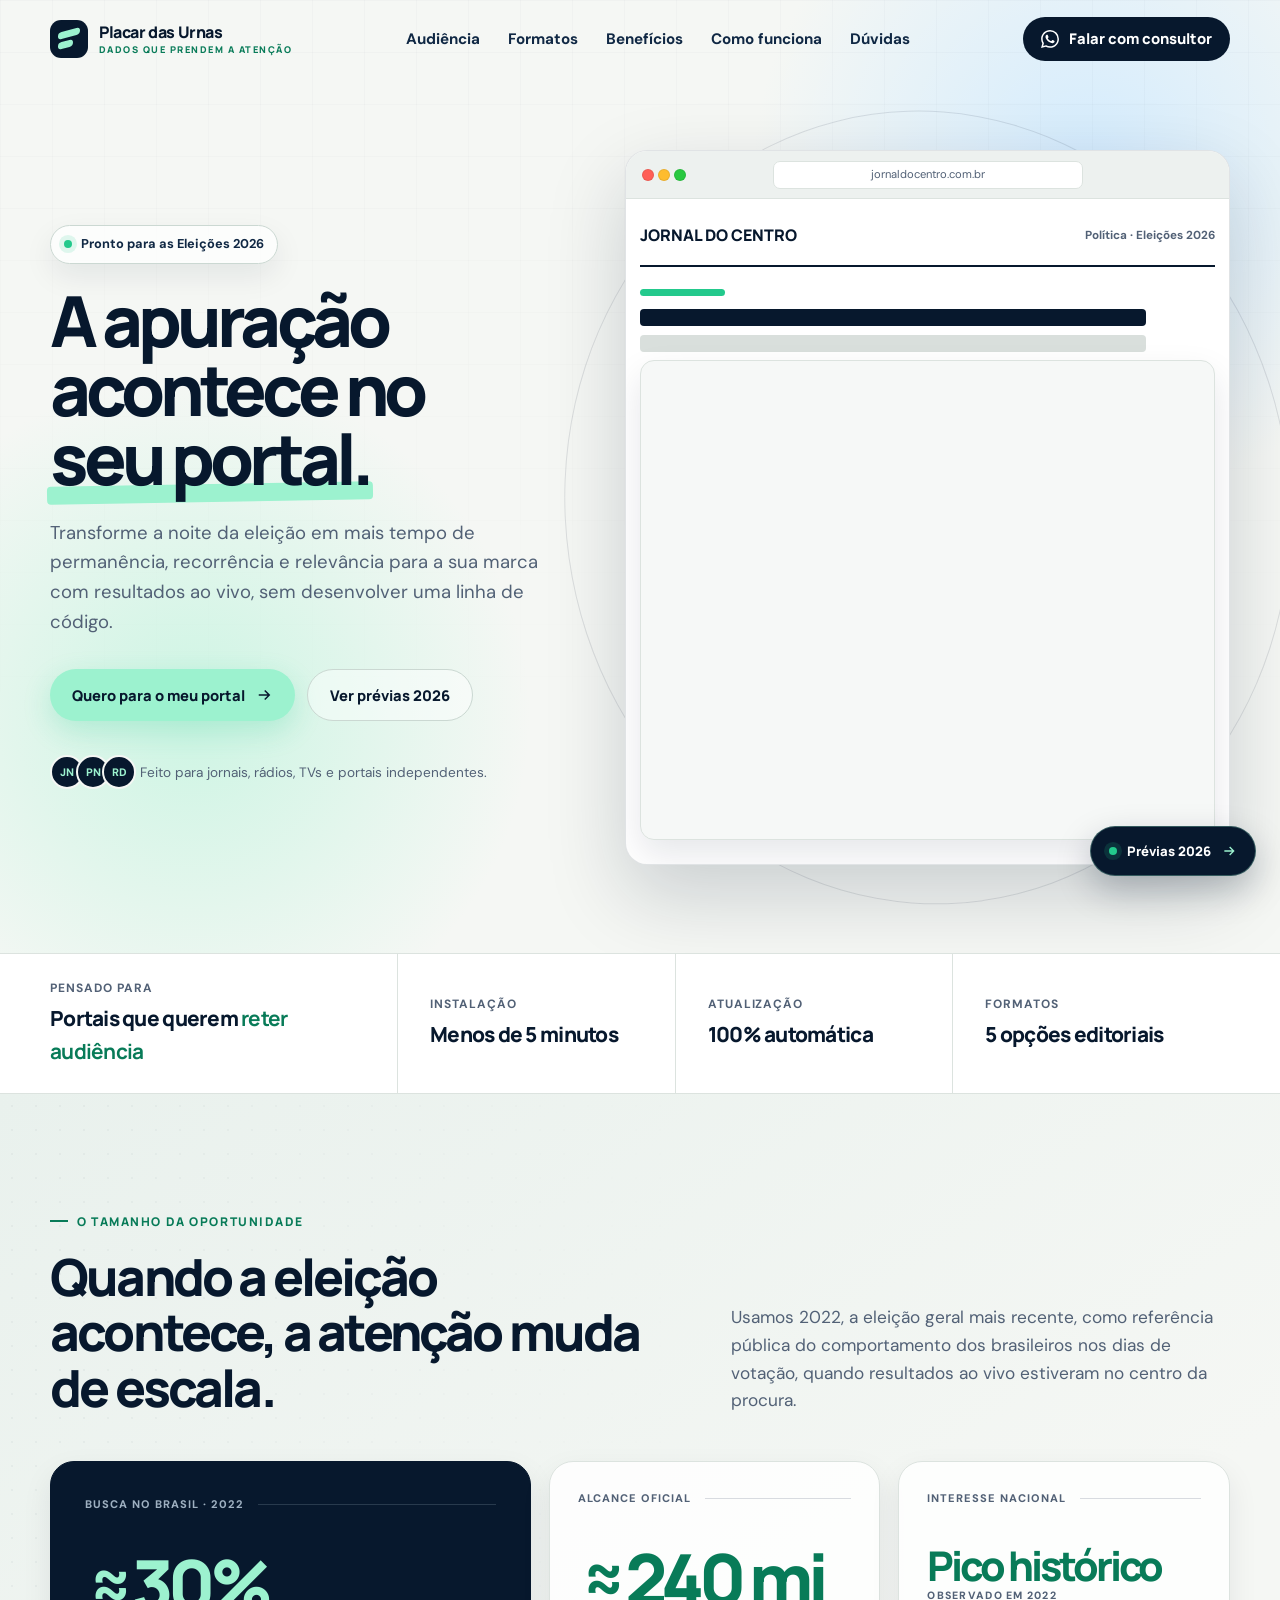
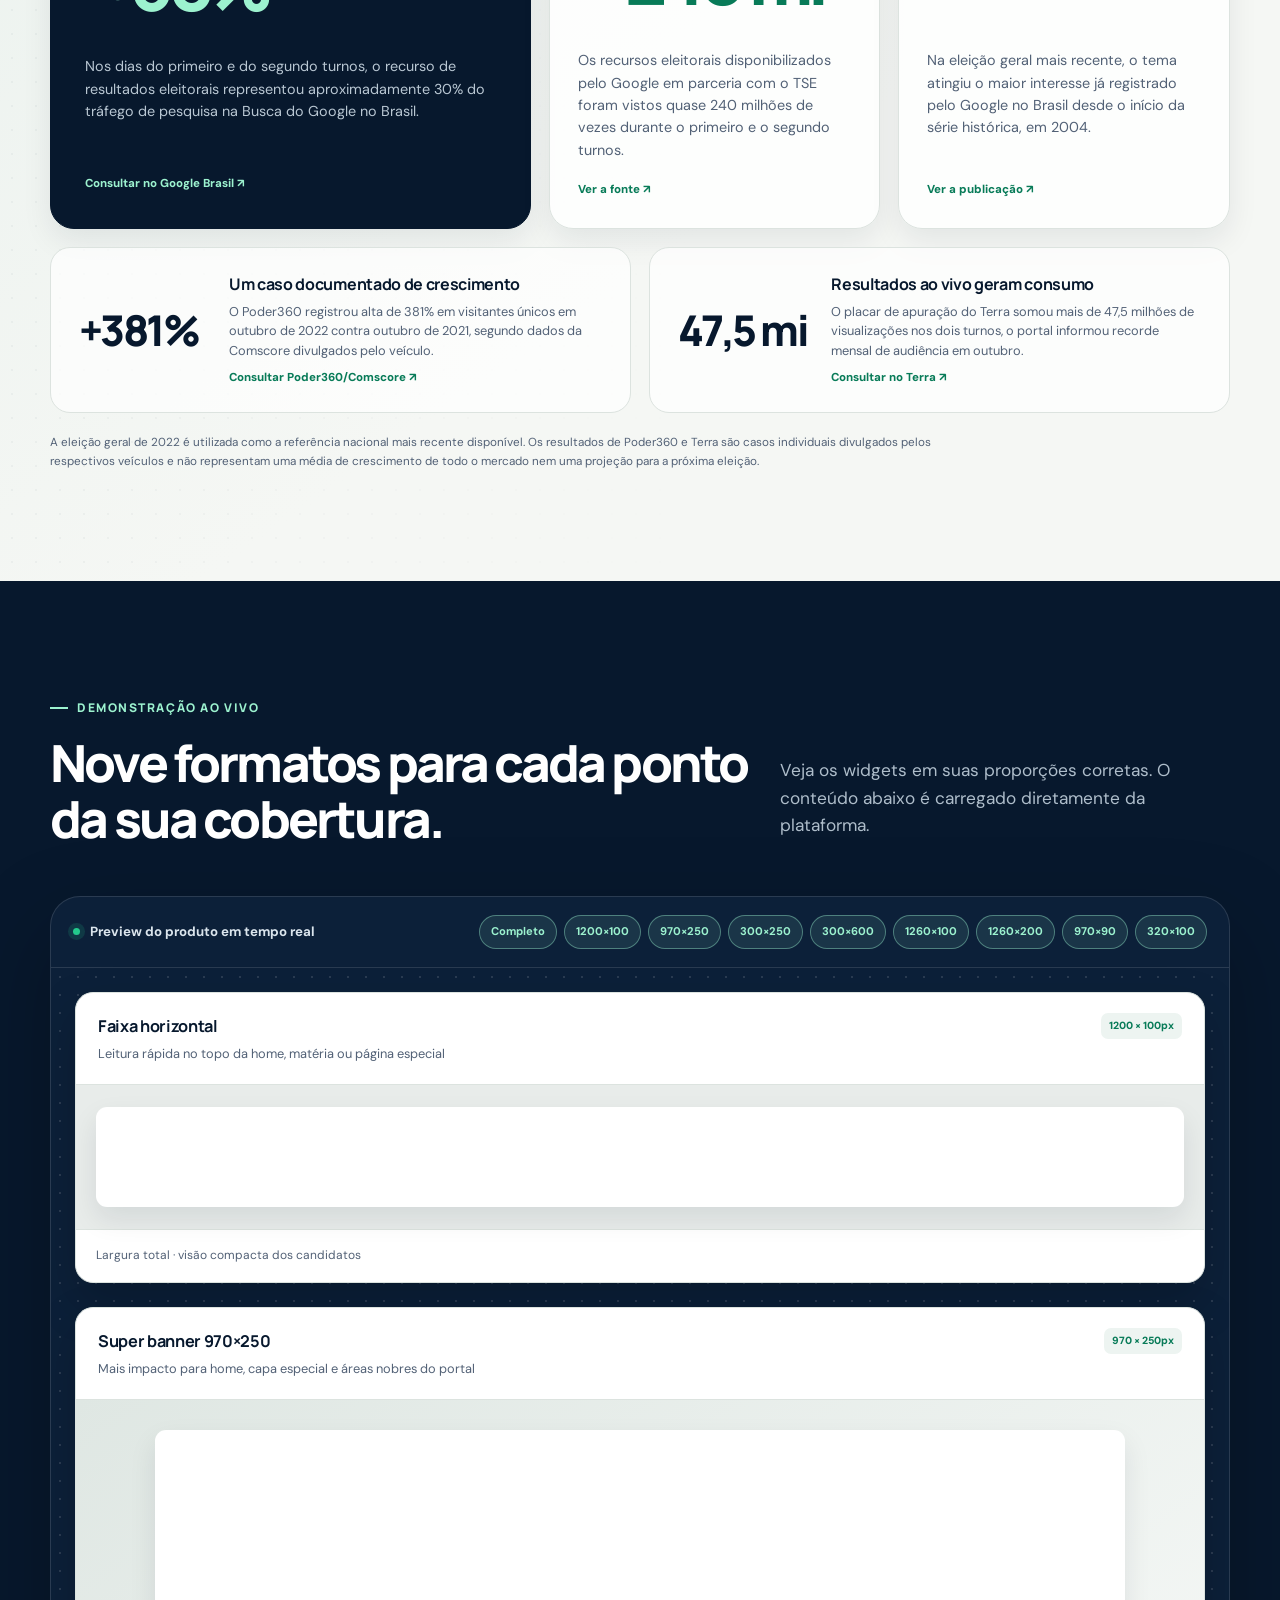
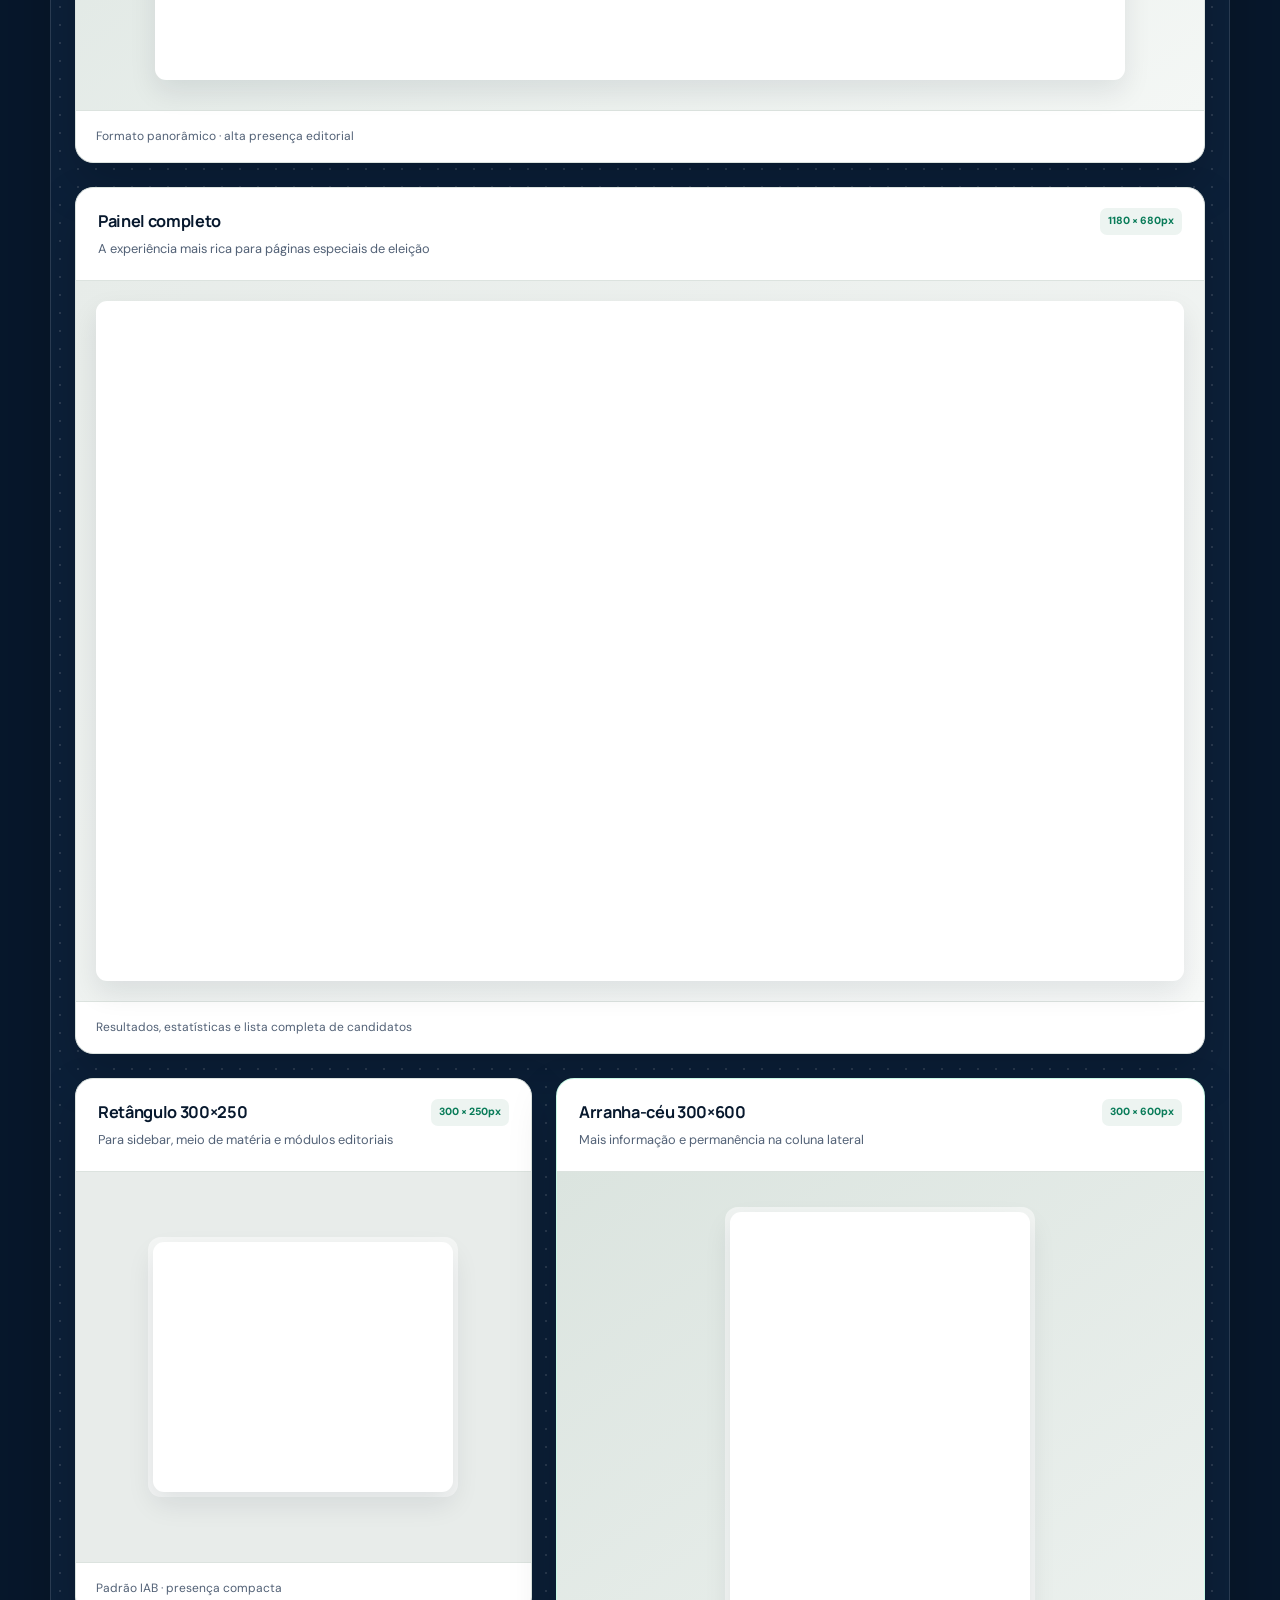
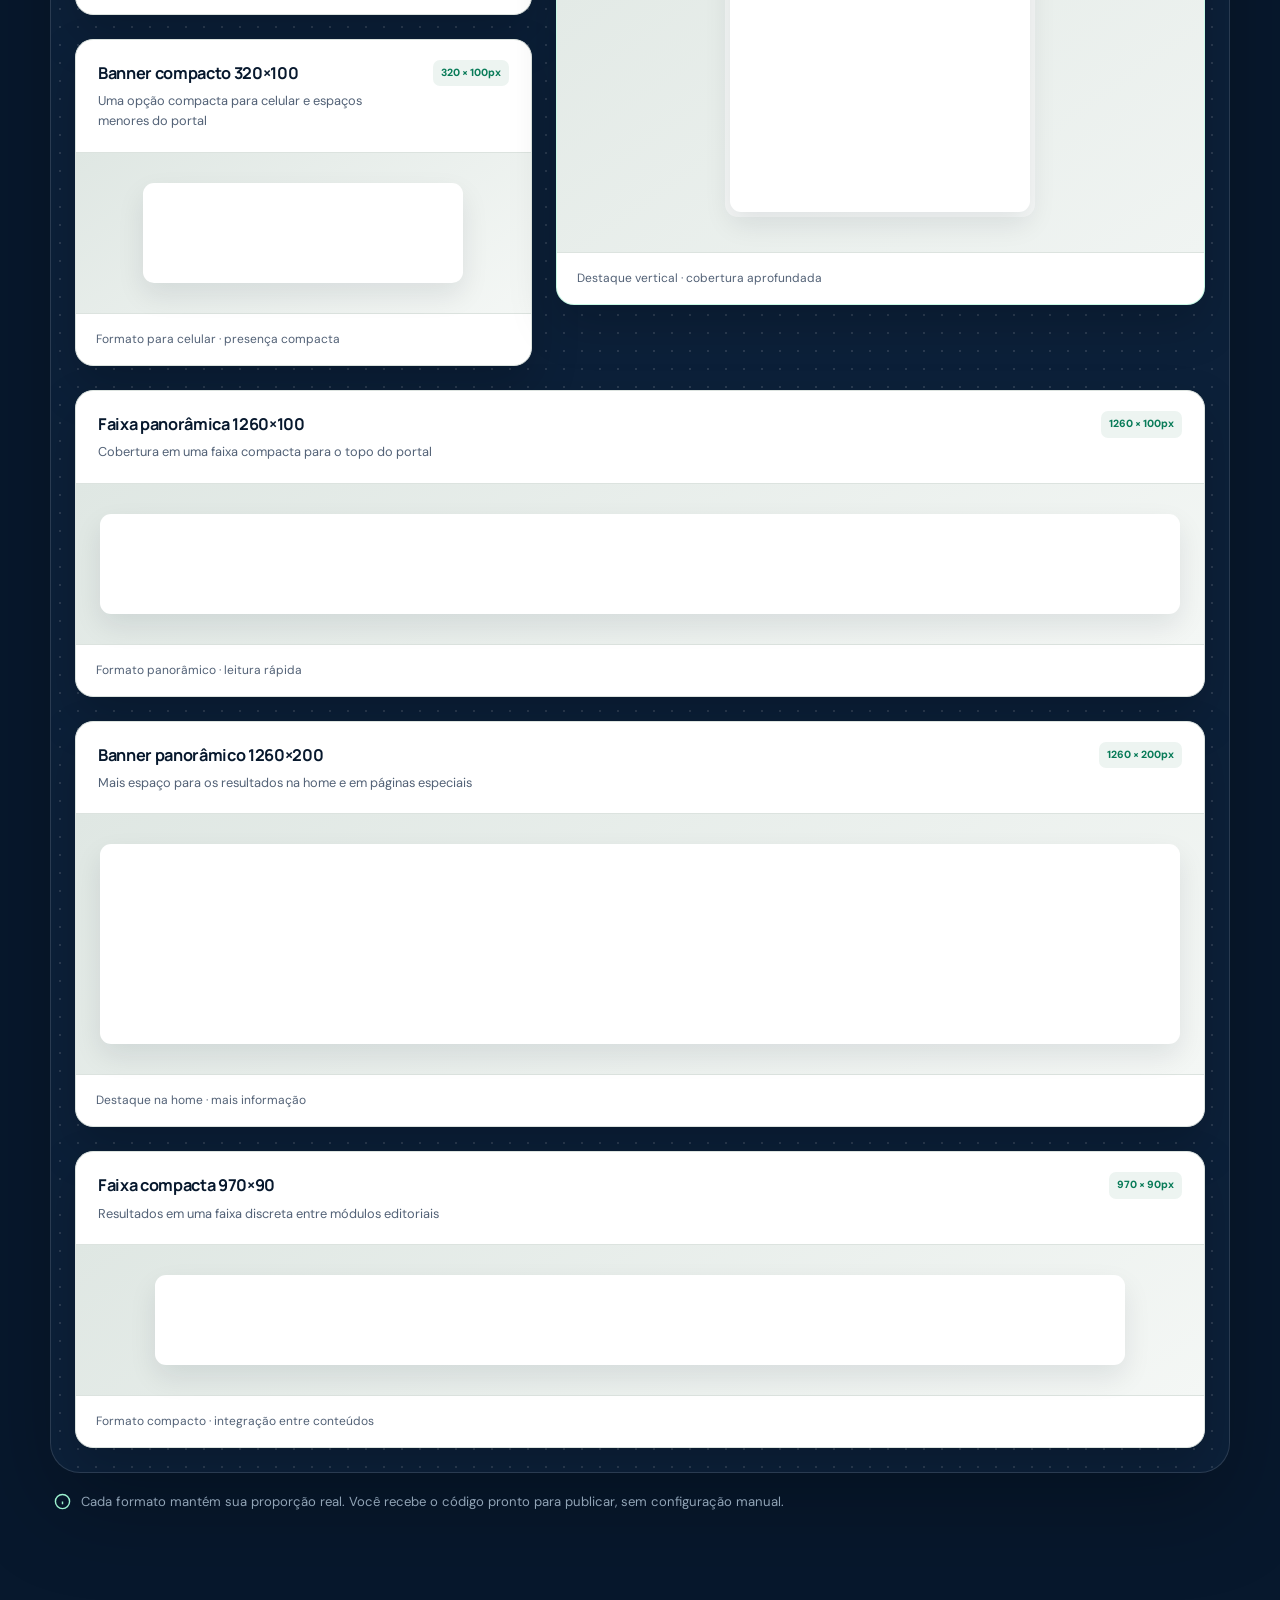
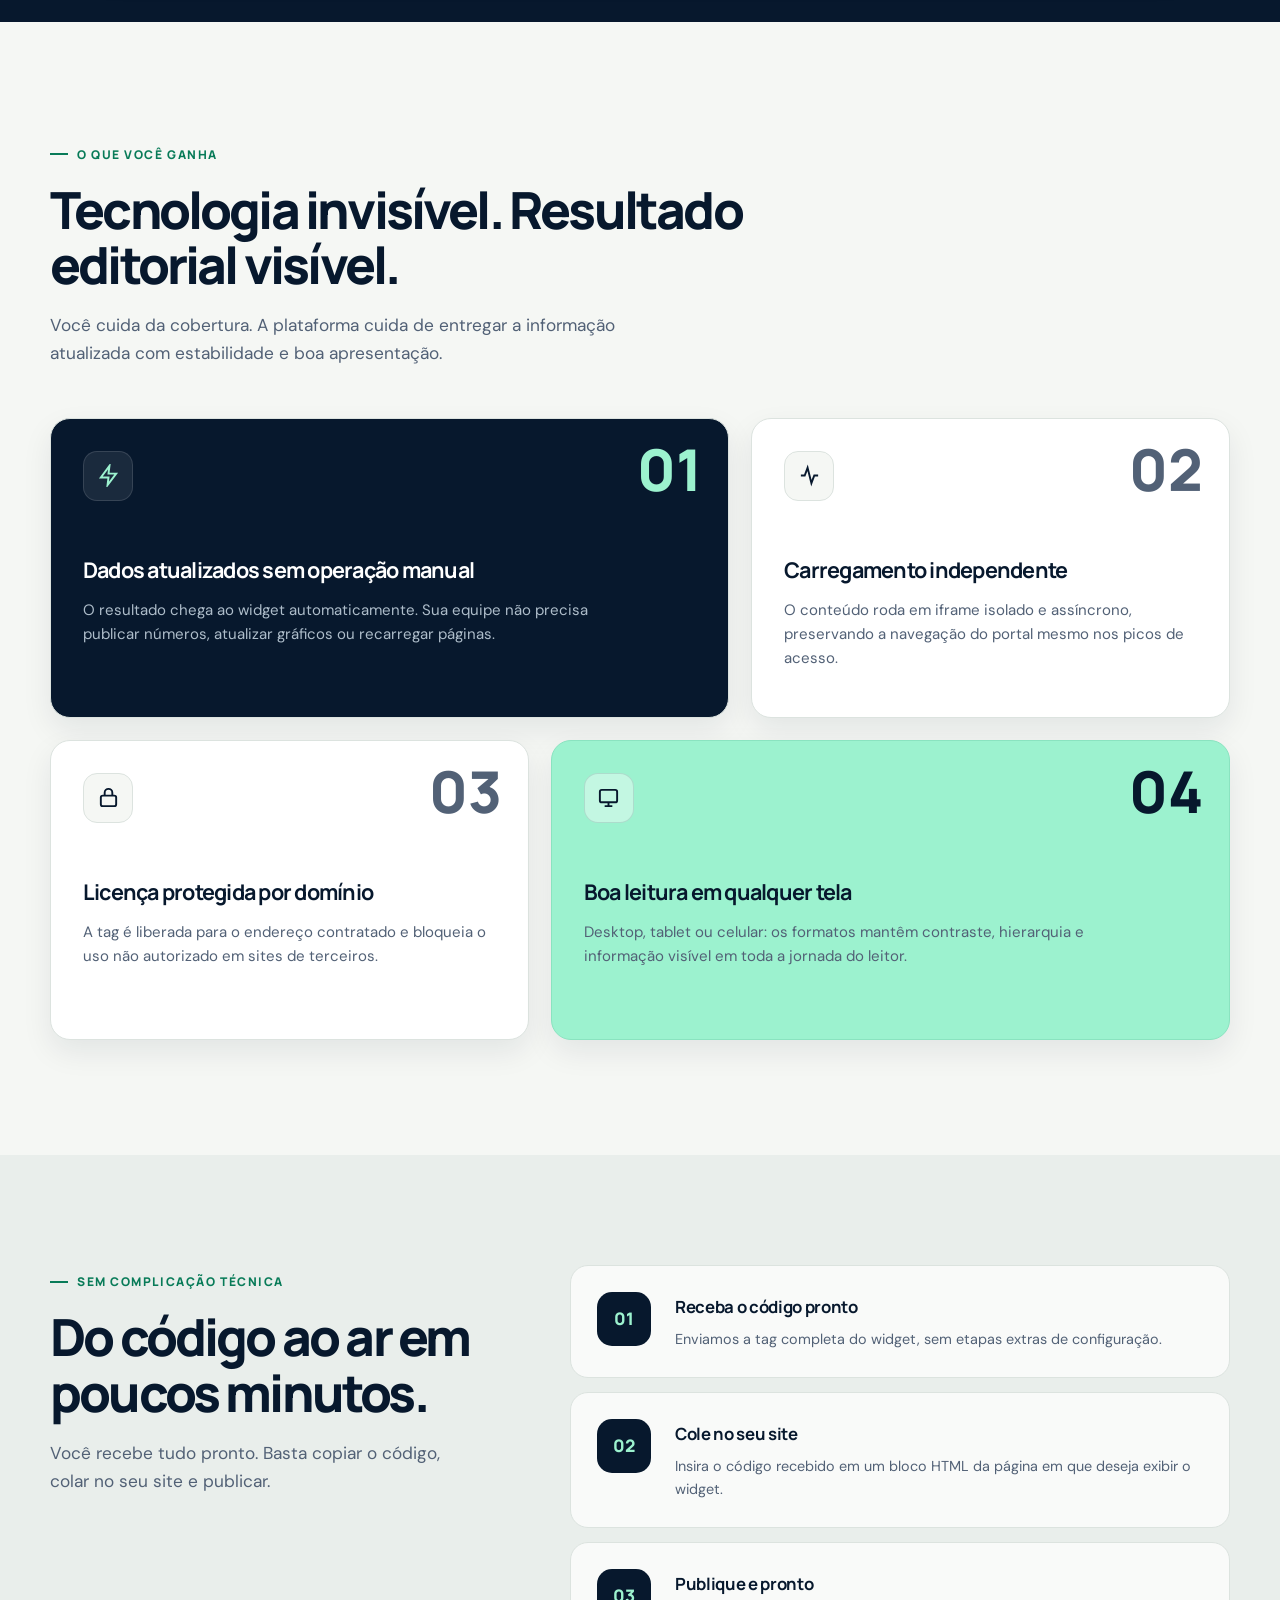
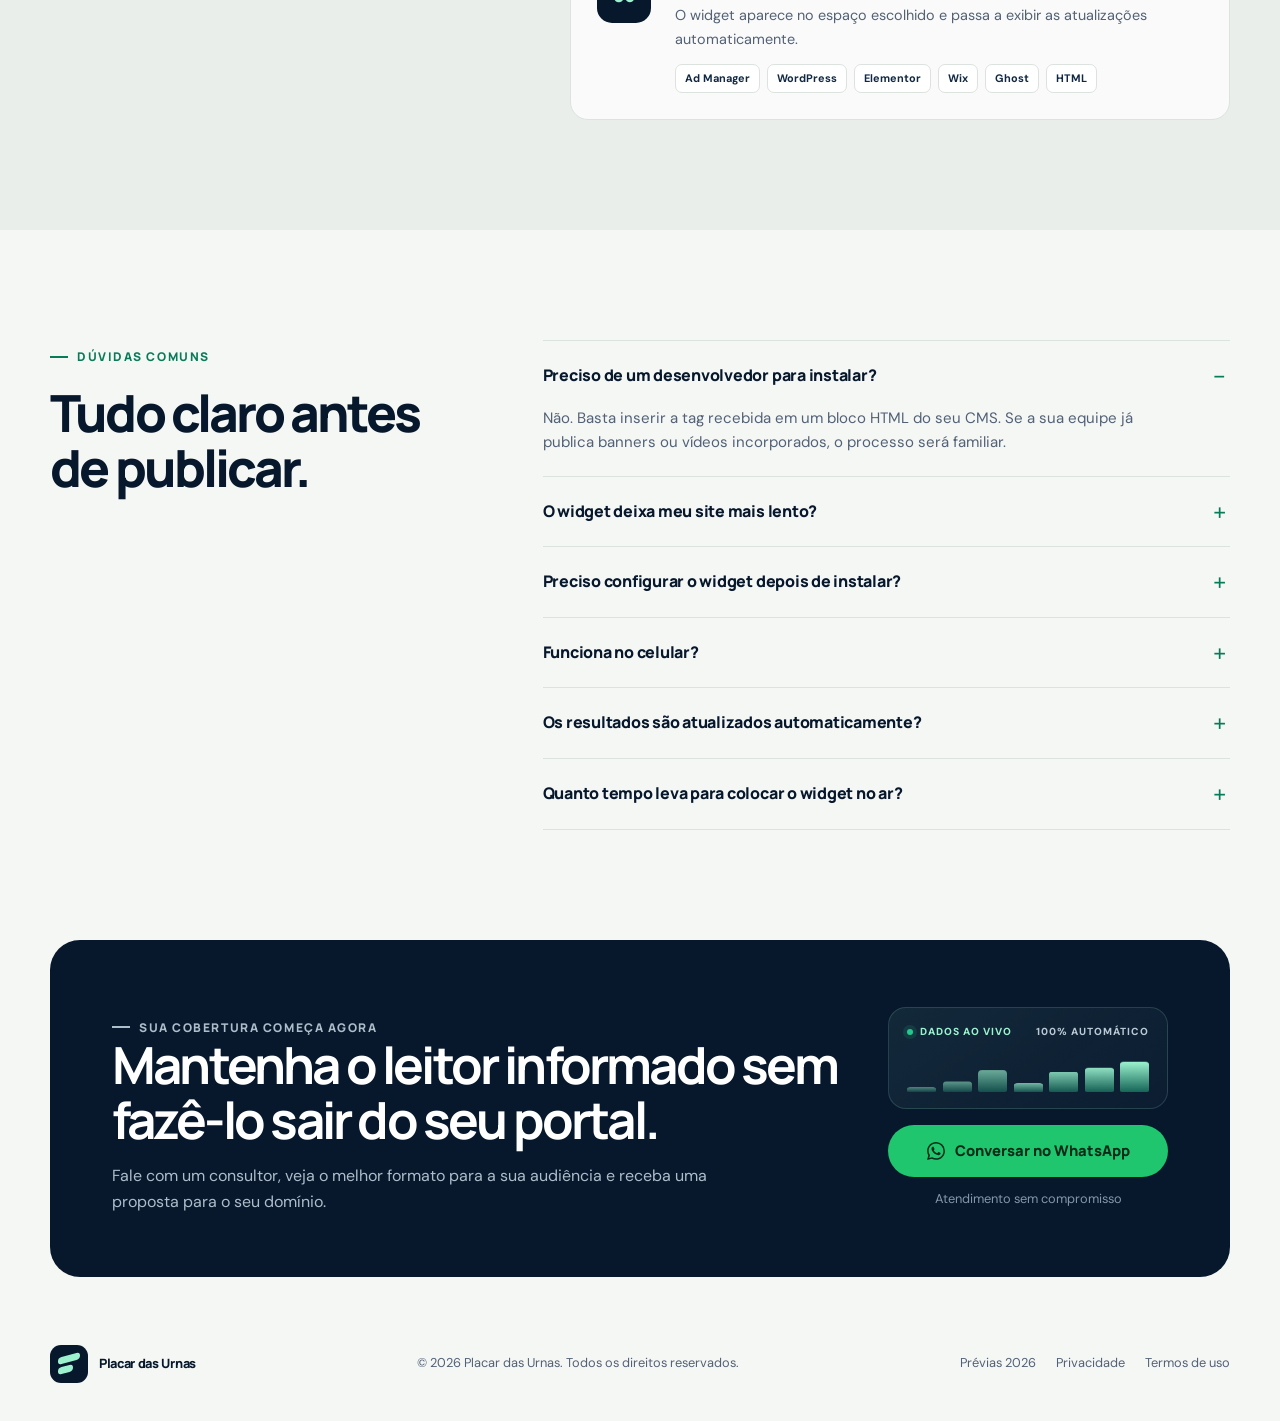
==== commit 62ea022c: "alterando banners e nome do site" ====
--- a/index.html
+++ b/index.html
@@ -5,7 +5,7 @@
   <meta name="viewport" content="width=device-width, initial-scale=1">
   <meta name="description" content="Widgets de apuração eleitoral em tempo real para portais de notícias. Instalação simples, atualização automática e design responsivo.">
   <meta name="theme-color" content="#07182d">
-  <title>Painel Eleitoral | Apuração eleitoral no seu portal</title>
+  <title>Placar das Urnas | Apuração eleitoral no seu portal</title>
   <link rel="icon" href="./favicon.ico" sizes="any">
   <link rel="preconnect" href="https://fonts.googleapis.com">
   <link rel="preconnect" href="https://fonts.gstatic.com" crossorigin>
@@ -95,16 +95,19 @@
     .product-stage { position: relative; min-width: 0; }
     .stage-orbit { position: absolute; inset: -40px -60px; border: 1px solid rgba(7, 24, 45, .11); border-radius: 50%; transform: rotate(-8deg); }
     .browser { position: relative; overflow: hidden; border: 1px solid rgba(7, 24, 45, .12); border-radius: 22px; background: var(--white); box-shadow: var(--shadow-lg); }
-    .browser-bar { height: 47px; display: flex; align-items: center; gap: 7px; padding: 0 17px; border-bottom: 1px solid var(--line); background: #edf1ef; }
-    .browser-dot { width: 9px; height: 9px; border-radius: 50%; background: #c6cfca; }
-    .browser-address { flex: 1; max-width: 250px; height: 23px; margin-inline: auto; border: 1px solid #dce3df; border-radius: 7px; background: var(--white); }
+    .browser-bar { height: 48px; display: grid; grid-template-columns: 44px minmax(0, 1fr) 44px; align-items: center; gap: 12px; padding: 0 16px; border-bottom: 1px solid var(--line); background: #edf1ef; }
+    .browser-controls { display: flex; align-items: center; gap: 4px; }
+    .browser-dot { flex: 0 0 12px; width: 12px; height: 12px; border: 1px solid rgba(0,0,0,.08); border-radius: 50%; }
+    .browser-dot:nth-child(1) { background: #ff5f57; }
+    .browser-dot:nth-child(2) { background: #febc2e; }
+    .browser-dot:nth-child(3) { background: #28c840; }
+    .browser-address { display: flex; width: 100%; max-width: 310px; min-width: 0; height: 28px; align-items: center; justify-content: center; justify-self: center; padding: 0 6px; border: 1px solid #dce3df; border-radius: 7px; background: var(--white); color: var(--ink-muted); font-size: .7rem; line-height: 1; white-space: nowrap; }
     .newsroom { padding: 24px 14px; }
     .newsroom-brand { display: flex; justify-content: space-between; align-items: center; padding-bottom: 16px; border-bottom: 2px solid var(--ink); font-family: var(--display); font-weight: 800; }
     .newsroom-brand small { color: var(--ink-muted); font-family: var(--body); font-size: .73rem; font-weight: 700; }
     .fake-kicker { width: 85px; height: 7px; margin-top: 22px; border-radius: 10px; background: var(--mint-strong); }
     .fake-headline { width: 88%; height: 17px; margin-top: 13px; border-radius: 4px; background: var(--ink); box-shadow: 0 26px 0 #d9dfdc; }
-    .widget-frame { position: relative; height: 355px; margin-top: 34px; overflow-x: hidden; overflow-y: auto; border: 1px solid var(--line); border-radius: 14px; background: #f6f8f7; box-shadow: 0 15px 35px rgba(7,24,45,.1); scroll-behavior: smooth; scrollbar-color: rgba(16,40,68,.38) transparent; scrollbar-width: thin; }
-    .widget-frame iframe { display: block; width: 100%; height: 2100px; border: 0; background: transparent; }
+    .widget-frame { position: relative; width: 100%; max-width: 100%; height: 480px; margin-top: 34px; overflow: hidden; border: 1px solid var(--line); border-radius: 14px; background: #f6f8f7; box-shadow: 0 15px 35px rgba(7,24,45,.1); }
     .widget-frame::-webkit-scrollbar, .live-widget::-webkit-scrollbar { width: 5px; height: 5px; }
     .widget-frame::-webkit-scrollbar-track, .live-widget::-webkit-scrollbar-track { background: transparent; }
     .widget-frame::-webkit-scrollbar-thumb, .live-widget::-webkit-scrollbar-thumb { border-radius: 999px; background: rgba(16,40,68,.35); }
@@ -158,6 +161,8 @@
     .studio-canvas { display: grid; grid-template-columns: repeat(12, minmax(0, 1fr)); align-items: start; gap: 24px; padding: 24px; background-image: radial-gradient(rgba(255,255,255,.12) 1px, transparent 1px); background-size: 18px 18px; }
     .format-card { overflow: hidden; border: 1px solid var(--line); border-radius: 18px; background: var(--white); color: var(--ink); box-shadow: 0 20px 48px rgba(0,0,0,.18); }
     .format-card--wide, .format-card--standard { grid-column: 1 / -1; }
+    .format-stack { grid-column: span 5; display: flex; min-width: 0; flex-direction: column; gap: 24px; }
+    .format-stack > .format-card { width: 100%; margin: 0; }
     .format-card--rectangle { grid-column: span 5; }
     .format-card--tower { grid-column: span 7; border-color: rgba(156,242,207,.55); }
     .format-card__head { display: flex; align-items: start; justify-content: space-between; gap: 18px; padding: 20px 22px; border-bottom: 1px solid var(--line); }
@@ -167,24 +172,23 @@
     .editorial-preview { padding: 26px; background: #f0f3f1; }
     .article-line { height: 8px; margin-bottom: 9px; border-radius: 8px; background: #d9dfdc; }
     .article-line:nth-child(2) { width: 73%; }
-    .live-widget { position: relative; margin: 22px 0; overflow: auto; border-radius: 11px; background: var(--white); box-shadow: 0 12px 28px rgba(7,24,45,.09); scroll-behavior: smooth; scrollbar-color: rgba(16,40,68,.38) transparent; scrollbar-width: thin; }
-    .live-widget iframe { display: block; width: 100%; border: 0; background: transparent; }
+    .live-widget { position: relative; width: 100%; max-width: 100%; margin: 22px 0; overflow: hidden; border-radius: 11px; background: var(--white); box-shadow: 0 12px 28px rgba(7,24,45,.09); scroll-behavior: smooth; scrollbar-color: rgba(16,40,68,.38) transparent; scrollbar-width: thin; }
+    .widget-frame iframe, .live-widget iframe { transform: scale(var(--preview-scale, 1)); transform-origin: top left; }
+    .widget-frame iframe, .live-widget--standard iframe, .live-widget--panoramic iframe, .live-widget--horizontal iframe { width: 100% !important; height: 100% !important; transform: none; }
     .horizontal-preview { padding: 22px 20px; background: #e8ecea; }
-    .live-widget--horizontal { width: 100%; height: 120px; margin: 0; overflow: hidden; }
-    .live-widget--horizontal iframe { width: 100%; max-width: 100%; height: 120px; }
-    .super-banner-preview { display: grid; place-items: center; padding: 30px 24px; background: linear-gradient(145deg, #dfe7e3, #f4f7f5); }
-    .live-widget--970 { width: min(970px, 100%); height: 250px; margin: 0 auto; overflow: hidden; }
-    .live-widget--970 iframe { width: 970px; max-width: 100%; height: 250px; }
-    .standard-preview { display: grid; place-items: center; padding: 34px; background: linear-gradient(145deg, #e7ece9, #f7f9f8); }
-    .live-widget--standard { width: min(720px, 100%); height: 680px; margin: 0 auto; overflow-x: hidden; overflow-y: auto; }
-    .live-widget--standard iframe { height: 2100px; }
-    .sidebar-preview { display: grid; place-items: center; min-height: 390px; padding: 28px; background: #e8ecea; }
+    .live-widget--horizontal, .live-widget--banner { margin: 0 auto; }
+    .live-widget--horizontal { height: 100px; }
+    .live-widget--panoramic { height: 100px; margin: 0 auto; }
+    .live-widget--panoramic-tall { height: 200px; }
+    .super-banner-preview { display: grid; grid-template-columns: minmax(0, 1fr); place-items: center; padding: 30px 24px; background: linear-gradient(145deg, #dfe7e3, #f4f7f5); }
+    .live-widget--970 { margin: 0 auto; }
+    .standard-preview { display: grid; grid-template-columns: minmax(0, 1fr); place-items: center; padding: 20px; background: linear-gradient(145deg, #e7ece9, #f7f9f8); }
+    .live-widget--standard { height: 680px; margin: 0 auto; }
+    .sidebar-preview { display: grid; grid-template-columns: minmax(0, 1fr); place-items: center; min-height: 390px; padding: 28px; background: #e8ecea; }
     .sidebar-preview--tower { min-height: 680px; background: linear-gradient(145deg, #dbe4df, #f0f4f2); }
     .sidebar-page { width: 100%; max-width: 310px; padding: 5px; border-radius: 13px; background: rgba(255,255,255,.55); }
     .live-widget--sidebar { width: 300px; max-width: 100%; margin: 0 auto; }
-    .live-widget--sidebar iframe { width: 300px; max-width: 100%; height: 250px; }
     .live-widget--tower { width: 300px; max-width: 100%; margin: 0 auto; }
-    .live-widget--tower iframe { width: 300px; max-width: 100%; height: 600px; }
     .format-card__foot { display: flex; align-items: center; justify-content: space-between; gap: 14px; padding: 16px 20px; border-top: 1px solid var(--line); color: var(--ink-muted); font-size: .75rem; }
     .studio-note { display: flex; align-items: center; gap: 10px; margin: 18px 4px 0; color: #91a4b6; font-size: .82rem; }
     .studio-note svg { flex: 0 0 auto; width: 17px; color: var(--mint); }
@@ -273,6 +277,7 @@
       .attention-grid { grid-template-columns: 1fr 1fr; }
       .attention-card--feature { grid-column: 1 / -1; }
       .studio-canvas { grid-template-columns: minmax(0, 1fr); }
+      .format-stack { grid-column: 1 / -1; width: min(620px, 100%); margin-inline: auto; }
       .format-card--wide, .format-card--standard, .format-card--rectangle, .format-card--tower { grid-column: 1 / -1; }
       .format-card--rectangle, .format-card--tower { width: min(620px, 100%); margin-inline: auto; }
       .flow-grid, .faq-grid { grid-template-columns: 1fr; gap: 48px; }
@@ -298,12 +303,12 @@
       .trust-line { align-items: start; }
       .stage-orbit { display: none; }
       .browser { border-radius: 16px; transform: none; }
+      .browser-bar { gap: 8px; padding-inline: 12px; }
+      .browser-address { font-size: .65rem; }
       .newsroom { padding: 18px 14px; }
       .newsroom-brand small { display: none; }
       .fake-headline { width: 94%; }
       .widget-frame { margin-top: 32px; }
-      .widget-frame { height: 430px; }
-      .widget-frame iframe { height: 2100px; }
       .proof-grid { grid-template-columns: 1fr 1fr; }
       .proof-item { min-height: 108px; padding: 22px 14px; border-top: 1px solid var(--line); }
       .proof-item:nth-child(odd) { border-left: 0; }
@@ -324,15 +329,11 @@
       .studio-formats { display: grid; width: 100%; min-width: 0; grid-template-columns: repeat(3, minmax(0, 1fr)); }
       .format-chip { min-width: 0; padding-inline: 5px; text-align: center; }
       .studio-canvas { padding: 12px; }
-      .format-card__head { padding: 17px; }
+      .format-card__head { padding: 17px; flex-wrap: wrap; }
       .editorial-preview { padding: 16px; }
       .horizontal-preview { padding: 16px; }
-      .live-widget--horizontal { height: 250px; }
-      .live-widget--horizontal iframe { width: 100%; height: 250px; }
       .super-banner-preview { padding: 16px 10px; }
       .standard-preview { padding: 12px; }
-      .live-widget--standard { height: 620px; }
-      .live-widget--standard iframe { height: 2100px; }
       .sidebar-preview { min-height: 340px; padding: 20px 8px; overflow: hidden; }
       .sidebar-preview--tower { min-height: 640px; }
       .format-card__foot { align-items: start; flex-direction: column; }
@@ -367,9 +368,9 @@
   <a class="skip-link" href="#conteudo">Ir para o conteúdo</a>
   <header class="site-header">
     <div class="container nav">
-      <a class="brand" href="#topo" aria-label="Painel Eleitoral — início"><span class="brand-mark" aria-hidden="true"></span><span class="brand-name">Painel Eleitoral <small>Dados que prendem a atenção</small></span></a>
+      <a class="brand" href="#topo" aria-label="Placar das Urnas — início"><span class="brand-mark" aria-hidden="true"></span><span class="brand-name">Placar das Urnas <small>Dados que prendem a atenção</small></span></a>
       <nav class="nav-links" aria-label="Navegação principal"><a class="nav-link" href="#audiencia">Audiência</a><a class="nav-link" href="#formatos">Formatos</a><a class="nav-link" href="#beneficios">Benefícios</a><a class="nav-link" href="#instalacao">Como funciona</a><a class="nav-link" href="#duvidas">Dúvidas</a></nav>
-      <a class="button" href="https://wa.me/5567996521256?text=Ol%C3%A1%21%20Vim%20pelo%20site%20do%20Painel%20Eleitoral%20e%20quero%20colocar%20a%20apura%C3%A7%C3%A3o%20eleitoral%20no%20meu%20portal." target="_blank" rel="noopener noreferrer" aria-label="Falar com consultor no WhatsApp">
+      <a class="button" href="https://wa.me/5567996521256?text=Ol%C3%A1%21%20Vim%20pelo%20site%20do%20Placar%20das%20Urnas%20e%20quero%20colocar%20a%20apura%C3%A7%C3%A3o%20eleitoral%20no%20meu%20portal." target="_blank" rel="noopener noreferrer" aria-label="Falar com consultor no WhatsApp">
         <svg viewBox="0 0 24 24" fill="currentColor" aria-hidden="true"><use href="#icon-whatsapp"/></svg><span>Falar com consultor</span>
       </a>
     </div>
@@ -382,7 +383,7 @@
           <h1 id="hero-title">A apuração<br>acontece no<br><span>seu portal.</span></h1>
           <p class="hero-copy">Transforme a noite da eleição em mais tempo de permanência, recorrência e relevância para a sua marca com resultados ao vivo, sem desenvolver uma linha de código.</p>
           <div class="hero-actions">
-            <a class="button button--primary" href="https://wa.me/5567996521256?text=Ol%C3%A1%21%20Vim%20pelo%20site%20do%20Painel%20Eleitoral%20e%20quero%20colocar%20a%20apura%C3%A7%C3%A3o%20eleitoral%20no%20meu%20portal." target="_blank" rel="noopener noreferrer">Quero para o meu portal <svg viewBox="0 0 24 24" fill="none" stroke="currentColor" stroke-width="2" aria-hidden="true"><path d="M5 12h14M13 6l6 6-6 6"/></svg></a>
+            <a class="button button--primary" href="https://wa.me/5567996521256?text=Ol%C3%A1%21%20Vim%20pelo%20site%20do%20Placar%20das%20Urnas%20e%20quero%20colocar%20a%20apura%C3%A7%C3%A3o%20eleitoral%20no%20meu%20portal." target="_blank" rel="noopener noreferrer">Quero para o meu portal <svg viewBox="0 0 24 24" fill="none" stroke="currentColor" stroke-width="2" aria-hidden="true"><path d="M5 12h14M13 6l6 6-6 6"/></svg></a>
             <a class="button button--ghost" href="./previas.html">Ver prévias 2026</a>
           </div>
           <div class="trust-line"><div class="trust-avatars" aria-hidden="true"><span class="trust-avatar">JN</span><span class="trust-avatar">PN</span><span class="trust-avatar">RD</span></div><span>Feito para jornais, rádios, TVs e portais independentes.</span></div>
@@ -390,11 +391,11 @@
         <div class="product-stage reveal" aria-label="Demonstração do widget em um portal de notícias">
           <div class="stage-orbit" aria-hidden="true"></div>
           <div class="browser">
-            <div class="browser-bar" aria-hidden="true"><span class="browser-dot"></span><span class="browser-dot"></span><span class="browser-dot"></span><span class="browser-address"></span></div>
+            <div class="browser-bar"><span class="browser-controls" aria-hidden="true"><span class="browser-dot"></span><span class="browser-dot"></span><span class="browser-dot"></span></span><span class="browser-address">jornaldocentro.com.br</span></div>
             <div class="newsroom">
               <div class="newsroom-brand"><span>JORNAL DO CENTRO</span><small>Política · Eleições 2026</small></div>
               <div class="fake-kicker" aria-hidden="true"></div><div class="fake-headline" aria-hidden="true"></div>
-              <div class="widget-frame" tabindex="0" aria-label="Painel completo rolável. Use a roda do mouse ou as setas para ver todos os dados."><iframe src="https://eleicoes-front.vercel.app/?turno=1&amp;cargo=1&amp;uf=br" title="Painel completo de apuração eleitoral" loading="eager" scrolling="no"></iframe></div>
+              <div class="widget-frame"><iframe src="./painel-completo.html?embed-modo=desktop" title="Placar das Urnas 2026 — 1180 por 680" width="1180" height="680" style="display:block;width:1180px;height:680px;margin:0;border:0;overflow:hidden;background:transparent" loading="eager" scrolling="auto" referrerpolicy="strict-origin-when-cross-origin"></iframe></div>
             </div>
           </div>
         </div>
@@ -425,39 +426,67 @@
     </section>
     <section class="studio" id="formatos" aria-labelledby="studio-title">
       <div class="container">
-        <div class="section-head section-head--split reveal"><div><p class="eyebrow eyebrow--light">Demonstração ao vivo</p><h2 class="section-title" id="studio-title">Cinco formatos para cada ponto da sua cobertura.</h2></div><p class="section-copy">Veja os widgets em suas proporções corretas. O conteúdo abaixo é carregado diretamente da plataforma.</p></div>
+        <div class="section-head section-head--split reveal"><div><p class="eyebrow eyebrow--light">Demonstração ao vivo</p><h2 class="section-title" id="studio-title">Nove formatos para cada ponto da sua cobertura.</h2></div><p class="section-copy">Veja os widgets em suas proporções corretas. O conteúdo abaixo é carregado diretamente da plataforma.</p></div>
         <div class="studio-shell reveal">
-          <div class="studio-toolbar"><div class="studio-status"><span class="live-dot" aria-hidden="true"></span> Preview do produto em tempo real</div><div class="studio-formats" aria-label="Formatos disponíveis"><span class="format-chip is-active">Completo</span><span class="format-chip is-active">Horizontal</span><span class="format-chip is-active">970×250</span><span class="format-chip is-active">300×250</span><span class="format-chip is-active">300×600</span></div></div>
+          <div class="studio-toolbar"><div class="studio-status"><span class="live-dot" aria-hidden="true"></span> Preview do produto em tempo real</div><div class="studio-formats" aria-label="Formatos disponíveis"><span class="format-chip is-active">Completo</span><span class="format-chip is-active">1200×100</span><span class="format-chip is-active">970×250</span><span class="format-chip is-active">300×250</span><span class="format-chip is-active">300×600</span><span class="format-chip is-active">1260×100</span><span class="format-chip is-active">1260×200</span><span class="format-chip is-active">970×90</span><span class="format-chip is-active">320×100</span></div></div>
           <div class="studio-canvas">
             <article class="format-card format-card--wide">
-              <header class="format-card__head"><div><h3>Faixa horizontal</h3><p>Leitura rápida no topo da home, matéria ou página especial</p></div><span class="size-badge">Até 1200 × 100px</span></header>
-              <div class="horizontal-preview"><div class="live-widget live-widget--horizontal"><iframe src="https://eleicoes-front.vercel.app/horizontal.html?turno=1&amp;cargo=1&amp;uf=br" title="Demonstração ao vivo da faixa horizontal de apuração" loading="eager" scrolling="no"></iframe></div></div>
+              <header class="format-card__head"><div><h3>Faixa horizontal</h3><p>Leitura rápida no topo da home, matéria ou página especial</p></div><span class="size-badge">1200 × 100px</span></header>
+              <div class="horizontal-preview"><div class="live-widget live-widget--horizontal"><iframe src="https://apuracao.placardasurnas.com.br/2026/horizontal.html" title="Placar das Urnas 2026 — 1200 por 100" width="1200" height="100" style="display:block;width:1200px;height:100px;margin:0;border:0;overflow:hidden;background:transparent" loading="eager" scrolling="no" referrerpolicy="strict-origin-when-cross-origin"></iframe></div></div>
               <footer class="format-card__foot"><span>Largura total · visão compacta dos candidatos</span></footer>
             </article>
 
             <article class="format-card format-card--wide">
               <header class="format-card__head"><div><h3>Super banner 970×250</h3><p>Mais impacto para home, capa especial e áreas nobres do portal</p></div><span class="size-badge">970 × 250px</span></header>
-              <div class="super-banner-preview"><div class="live-widget live-widget--970"><iframe src="https://eleicoes-front.vercel.app/970x250.html?turno=1&amp;cargo=1&amp;uf=br" title="Demonstração ao vivo do widget 970 por 250 de apuração" loading="lazy" scrolling="no"></iframe></div></div>
+              <div class="super-banner-preview"><div class="live-widget live-widget--970"><iframe src="https://apuracao.placardasurnas.com.br/2026/970x250.html" title="Placar das Urnas 2026 — 970 por 250" width="970" height="250" style="display:block;width:970px;height:250px;margin:0;border:0;overflow:hidden;background:transparent" loading="eager" scrolling="no" referrerpolicy="strict-origin-when-cross-origin"></iframe></div></div>
               <footer class="format-card__foot"><span>Formato panorâmico · alta presença editorial</span></footer>
             </article>
 
             <article class="format-card format-card--standard">
-              <header class="format-card__head"><div><h3>Painel completo</h3><p>A experiência mais rica para páginas especiais de eleição</p></div><span class="size-badge">Até 720px de largura</span></header>
-              <div class="standard-preview"><div class="live-widget live-widget--standard" tabindex="0" aria-label="Painel completo rolável. Use a roda do mouse ou as setas para ver todos os candidatos."><iframe src="https://eleicoes-front.vercel.app/?turno=1&amp;cargo=1&amp;uf=br" title="Demonstração ao vivo do painel completo de apuração" loading="lazy" scrolling="no"></iframe></div></div>
+              <header class="format-card__head"><div><h3>Painel completo</h3><p>A experiência mais rica para páginas especiais de eleição</p></div><span class="size-badge">1180 × 680px</span></header>
+              <div class="standard-preview"><div class="live-widget live-widget--standard"><iframe src="./painel-completo.html?embed-modo=desktop" title="Placar das Urnas 2026 — 1180 por 680" width="1180" height="680" style="display:block;width:1180px;height:680px;margin:0;border:0;overflow:hidden;background:transparent" loading="eager" scrolling="auto" referrerpolicy="strict-origin-when-cross-origin"></iframe></div></div>
               <footer class="format-card__foot"><span>Resultados, estatísticas e lista completa de candidatos</span></footer>
             </article>
 
-            <article class="format-card format-card--rectangle">
-              <header class="format-card__head"><div><h3>Retângulo 300×250</h3><p>Para sidebar, meio de matéria e módulos editoriais</p></div><span class="size-badge">300 × 250px</span></header>
-              <div class="sidebar-preview"><div class="sidebar-page"><div class="live-widget live-widget--sidebar"><iframe src="https://eleicoes-front.vercel.app/300x250.html?turno=1&amp;cargo=3&amp;uf=sp" title="Demonstração ao vivo do widget lateral de apuração com lista rolável" loading="lazy" scrolling="auto"></iframe></div></div></div>
-              <footer class="format-card__foot"><span>Padrão IAB · presença compacta</span></footer>
-            </article>
+            <div class="format-stack">
+              <article class="format-card format-card--rectangle">
+                <header class="format-card__head"><div><h3>Retângulo 300×250</h3><p>Para sidebar, meio de matéria e módulos editoriais</p></div><span class="size-badge">300 × 250px</span></header>
+                <div class="sidebar-preview"><div class="sidebar-page"><div class="live-widget live-widget--sidebar"><iframe src="https://apuracao.placardasurnas.com.br/2026/300x250.html" title="Placar das Urnas 2026 — 300 por 250" width="300" height="250" style="display:block;width:300px;height:250px;margin:0;border:0;overflow:hidden;background:transparent" loading="eager" scrolling="no" referrerpolicy="strict-origin-when-cross-origin"></iframe></div></div></div>
+                <footer class="format-card__foot"><span>Padrão IAB · presença compacta</span></footer>
+              </article>
+
+              <article class="format-card format-card--compact">
+                <header class="format-card__head"><div><h3>Banner compacto 320×100</h3><p>Uma opção compacta para celular e espaços menores do portal</p></div><span class="size-badge">320 × 100px</span></header>
+                <div class="super-banner-preview"><div class="live-widget live-widget--banner"><iframe src="https://apuracao.placardasurnas.com.br/2026/320x100.html" title="Placar das Urnas 2026 — 320 por 100" width="320" height="100" style="display:block;width:320px;height:100px;margin:0;border:0;overflow:hidden;background:transparent" loading="eager" scrolling="no" referrerpolicy="strict-origin-when-cross-origin"></iframe></div></div>
+                <footer class="format-card__foot"><span>Formato para celular · presença compacta</span></footer>
+              </article>
+            </div>
 
             <article class="format-card format-card--tower">
               <header class="format-card__head"><div><h3>Arranha-céu 300×600</h3><p>Mais informação e permanência na coluna lateral</p></div><span class="size-badge">300 × 600px</span></header>
-              <div class="sidebar-preview sidebar-preview--tower"><div class="sidebar-page"><div class="live-widget live-widget--tower"><iframe src="https://eleicoes-front.vercel.app/300x600.html?turno=1&amp;cargo=3&amp;uf=sp" title="Demonstração ao vivo do widget 300 por 600 com lista rolável" loading="lazy" scrolling="auto"></iframe></div></div></div>
+              <div class="sidebar-preview sidebar-preview--tower"><div class="sidebar-page"><div class="live-widget live-widget--tower"><iframe src="https://apuracao.placardasurnas.com.br/2026/300x600.html" title="Placar das Urnas 2026 — 300 por 600" width="300" height="600" style="display:block;width:300px;height:600px;margin:0;border:0;overflow:hidden;background:transparent" loading="eager" scrolling="no" referrerpolicy="strict-origin-when-cross-origin"></iframe></div></div></div>
               <footer class="format-card__foot"><span>Destaque vertical · cobertura aprofundada</span></footer>
             </article>
+
+            <article class="format-card format-card--wide">
+              <header class="format-card__head"><div><h3>Faixa panorâmica 1260×100</h3><p>Cobertura em uma faixa compacta para o topo do portal</p></div><span class="size-badge">1260 × 100px</span></header>
+              <div class="super-banner-preview"><div class="live-widget live-widget--panoramic"><iframe src="https://apuracao.placardasurnas.com.br/2026/1260x100.html" title="Placar das Urnas 2026 — 1260 por 100" width="1260" height="100" style="display:block;width:1260px;height:100px;margin:0;border:0;overflow:hidden;background:transparent" loading="eager" scrolling="no" referrerpolicy="strict-origin-when-cross-origin"></iframe></div></div>
+              <footer class="format-card__foot"><span>Formato panorâmico · leitura rápida</span></footer>
+            </article>
+
+            <article class="format-card format-card--wide">
+              <header class="format-card__head"><div><h3>Banner panorâmico 1260×200</h3><p>Mais espaço para os resultados na home e em páginas especiais</p></div><span class="size-badge">1260 × 200px</span></header>
+              <div class="super-banner-preview"><div class="live-widget live-widget--panoramic live-widget--panoramic-tall"><iframe src="https://apuracao.placardasurnas.com.br/2026/1260x200.html" title="Placar das Urnas 2026 — 1260 por 200" width="1260" height="200" style="display:block;width:1260px;height:200px;margin:0;border:0;overflow:hidden;background:transparent" loading="eager" scrolling="no" referrerpolicy="strict-origin-when-cross-origin"></iframe></div></div>
+              <footer class="format-card__foot"><span>Destaque na home · mais informação</span></footer>
+            </article>
+
+            <article class="format-card format-card--wide">
+              <header class="format-card__head"><div><h3>Faixa compacta 970×90</h3><p>Resultados em uma faixa discreta entre módulos editoriais</p></div><span class="size-badge">970 × 90px</span></header>
+              <div class="super-banner-preview"><div class="live-widget live-widget--banner"><iframe src="https://apuracao.placardasurnas.com.br/2026/970x90.html" title="Placar das Urnas 2026 — 970 por 90" width="970" height="90" style="display:block;width:970px;height:90px;margin:0;border:0;overflow:hidden;background:transparent" loading="eager" scrolling="no" referrerpolicy="strict-origin-when-cross-origin"></iframe></div></div>
+              <footer class="format-card__foot"><span>Formato compacto · integração entre conteúdos</span></footer>
+            </article>
+
+
           </div>
         </div>
         <p class="studio-note reveal"><svg viewBox="0 0 24 24" fill="none" stroke="currentColor" stroke-width="2" aria-hidden="true"><path d="M12 22a10 10 0 1 0 0-20 10 10 0 0 0 0 20Z"/><path d="M12 16v-4M12 8h.01"/></svg>Cada formato mantém sua proporção real. Você recebe o código pronto para publicar, sem configuração manual.</p>
@@ -480,7 +509,7 @@
         <div class="flow-list">
           <article class="flow-step reveal"><span class="flow-number">01</span><div><h3>Receba o código pronto</h3><p>Enviamos a tag completa do widget, sem etapas extras de configuração.</p></div></article>
           <article class="flow-step reveal"><span class="flow-number">02</span><div><h3>Cole no seu site</h3><p>Insira o código recebido em um bloco HTML da página em que deseja exibir o widget.</p></div></article>
-          <article class="flow-step reveal"><span class="flow-number">03</span><div><h3>Publique e pronto</h3><p>O widget aparece no espaço escolhido e passa a exibir as atualizações automaticamente.</p><div class="compatibility" aria-label="Plataformas compatíveis"><span>WordPress</span><span>Elementor</span><span>Wix</span><span>Ghost</span><span>HTML</span></div></div></article>
+          <article class="flow-step reveal"><span class="flow-number">03</span><div><h3>Publique e pronto</h3><p>O widget aparece no espaço escolhido e passa a exibir as atualizações automaticamente.</p><div class="compatibility" aria-label="Plataformas compatíveis"><span>Ad Manager</span><span>WordPress</span><span>Elementor</span><span>Wix</span><span>Ghost</span><span>HTML</span></div></div></article>
         </div>
       </div>
     </section>
@@ -491,20 +520,43 @@
           <details open><summary>Preciso de um desenvolvedor para instalar?</summary><p>Não. Basta inserir a tag recebida em um bloco HTML do seu CMS. Se a sua equipe já publica banners ou vídeos incorporados, o processo será familiar.</p></details>
           <details><summary>O widget deixa meu site mais lento?</summary><p>O conteúdo é carregado isoladamente em um iframe. Isso evita que o widget bloqueie o carregamento principal da página do seu portal.</p></details>
           <details><summary>Preciso configurar o widget depois de instalar?</summary><p>Não. O código é entregue pronto para uso. Você só precisa colá-lo no bloco HTML da página e publicar.</p></details>
-          <details><summary>Funciona no celular?</summary><p>Sim. O painel completo, a faixa horizontal e o 970×250 reorganizam o conteúdo para telas menores. Os formatos 300×250 e 300×600 preservam suas proporções dentro do espaço disponível.</p></details>
+          <details><summary>Funciona no celular?</summary><p>Sim. As prévias dos nove formatos se ajustam ao espaço disponível, preservando suas proporções. Para espaços menores, o formato 320×100 é uma opção compacta para celular.</p></details>
           <details><summary>Os resultados são atualizados automaticamente?</summary><p>Sim. As novas informações aparecem no widget sem que sua equipe precise editar números, atualizar gráficos ou republicar a página.</p></details>
           <details><summary>Quanto tempo leva para colocar o widget no ar?</summary><p>Em geral, menos de cinco minutos. Se o seu CMS aceita blocos HTML ou conteúdo incorporado, basta colar o código recebido e publicar.</p></details>
         </div>
       </div>
     </section>
     <section class="final-cta" aria-labelledby="cta-title">
-      <div class="container"><div class="cta-box reveal"><div><p class="eyebrow eyebrow--light">Sua cobertura começa agora</p><h2 id="cta-title">Mantenha o leitor informado sem fazê-lo sair do seu portal.</h2><p>Fale com um consultor, veja o melhor formato para a sua audiência e receba uma proposta para o seu domínio.</p></div><div class="cta-side"><div class="cta-signal" aria-hidden="true"><div class="cta-signal-head"><span class="cta-signal-live">Dados ao vivo</span><span>100% automático</span></div><div class="cta-bars"><span></span><span></span><span></span><span></span><span></span><span></span><span></span></div></div><div class="cta-actions"><a class="button button--whatsapp" href="https://wa.me/5567996521256?text=Ol%C3%A1%21%20Vim%20pelo%20site%20do%20Painel%20Eleitoral%20e%20quero%20colocar%20a%20apura%C3%A7%C3%A3o%20eleitoral%20no%20meu%20portal." target="_blank" rel="noopener noreferrer"><svg viewBox="0 0 24 24" fill="currentColor" aria-hidden="true"><use href="#icon-whatsapp"/></svg>Conversar no WhatsApp</a><small>Atendimento sem compromisso</small></div></div></div></div>
+      <div class="container"><div class="cta-box reveal"><div><p class="eyebrow eyebrow--light">Sua cobertura começa agora</p><h2 id="cta-title">Mantenha o leitor informado sem fazê-lo sair do seu portal.</h2><p>Fale com um consultor, veja o melhor formato para a sua audiência e receba uma proposta para o seu domínio.</p></div><div class="cta-side"><div class="cta-signal" aria-hidden="true"><div class="cta-signal-head"><span class="cta-signal-live">Dados ao vivo</span><span>100% automático</span></div><div class="cta-bars"><span></span><span></span><span></span><span></span><span></span><span></span><span></span></div></div><div class="cta-actions"><a class="button button--whatsapp" href="https://wa.me/5567996521256?text=Ol%C3%A1%21%20Vim%20pelo%20site%20do%20Placar%20das%20Urnas%20e%20quero%20colocar%20a%20apura%C3%A7%C3%A3o%20eleitoral%20no%20meu%20portal." target="_blank" rel="noopener noreferrer"><svg viewBox="0 0 24 24" fill="currentColor" aria-hidden="true"><use href="#icon-whatsapp"/></svg>Conversar no WhatsApp</a><small>Atendimento sem compromisso</small></div></div></div></div>
     </section>
   </main>
-  <footer><div class="container footer-inner"><a class="brand" href="#topo"><span class="brand-mark" aria-hidden="true"></span><span class="brand-name">Painel Eleitoral</span></a><span>© 2026 Painel Eleitoral. Todos os direitos reservados.</span><div class="footer-links"><a href="./previas.html">Prévias 2026</a><a href="./privacidade.html">Privacidade</a><a href="./termos.html">Termos de uso</a></div></div></footer>
-  <a class="preview-fab" href="./previas.html" aria-label="Ver prévias do Painel Eleitoral 2026"><span>Prévias 2026</span><svg viewBox="0 0 24 24" fill="none" stroke="currentColor" stroke-width="2" aria-hidden="true"><path d="M5 12h14M13 6l6 6-6 6"/></svg></a>
-  <a class="mobile-cta" href="https://wa.me/5567996521256?text=Ol%C3%A1%21%20Vim%20pelo%20site%20do%20Painel%20Eleitoral%20e%20quero%20colocar%20a%20apura%C3%A7%C3%A3o%20eleitoral%20no%20meu%20portal." target="_blank" rel="noopener noreferrer" aria-label="Falar pelo WhatsApp"><svg viewBox="0 0 24 24" fill="currentColor" aria-hidden="true"><use href="#icon-whatsapp"/></svg></a>
+  <footer><div class="container footer-inner"><a class="brand" href="#topo"><span class="brand-mark" aria-hidden="true"></span><span class="brand-name">Placar das Urnas</span></a><span>© 2026 Placar das Urnas. Todos os direitos reservados.</span><div class="footer-links"><a href="./previas.html">Prévias 2026</a><a href="./privacidade.html">Privacidade</a><a href="./termos.html">Termos de uso</a></div></div></footer>
+  <a class="preview-fab" href="./previas.html" aria-label="Ver prévias do Placar das Urnas 2026"><span>Prévias 2026</span><svg viewBox="0 0 24 24" fill="none" stroke="currentColor" stroke-width="2" aria-hidden="true"><path d="M5 12h14M13 6l6 6-6 6"/></svg></a>
+  <a class="mobile-cta" href="https://wa.me/5567996521256?text=Ol%C3%A1%21%20Vim%20pelo%20site%20do%20Placar%20das%20Urnas%20e%20quero%20colocar%20a%20apura%C3%A7%C3%A3o%20eleitoral%20no%20meu%20portal." target="_blank" rel="noopener noreferrer" aria-label="Falar pelo WhatsApp"><svg viewBox="0 0 24 24" fill="currentColor" aria-hidden="true"><use href="#icon-whatsapp"/></svg></a>
   <script>
+    // Render the full panel and panoramic banners at the available width.
+    // Only the fixed-size banner previews need proportional scaling.
+    const fitWidgetPreview = (preview) => {
+      if (preview.matches('.widget-frame, .live-widget--standard, .live-widget--panoramic, .live-widget--horizontal')) return;
+      const frame = preview.querySelector('iframe');
+      const width = Number(frame.getAttribute('width'));
+      const height = Number(frame.getAttribute('height'));
+      preview.style.width = `${width}px`;
+      const scale = Math.min(1, preview.clientWidth / width);
+      const borderHeight = preview.offsetHeight - preview.clientHeight;
+      preview.style.setProperty('--preview-scale', scale);
+      preview.style.height = `${height * scale + borderHeight}px`;
+    };
+    const widgetPreviews = [...document.querySelectorAll('.widget-frame, .live-widget')];
+    widgetPreviews.forEach(fitWidgetPreview);
+    if ('ResizeObserver' in window) {
+      const widgetResizeObserver = new ResizeObserver((entries) => {
+        entries.forEach((entry) => fitWidgetPreview(entry.target));
+      });
+      widgetPreviews.forEach((preview) => widgetResizeObserver.observe(preview));
+    } else {
+      window.addEventListener('resize', () => widgetPreviews.forEach(fitWidgetPreview));
+    }
     const header = document.querySelector('.site-header');
     const updateHeader = () => header.classList.toggle('is-scrolled', window.scrollY > 12);
     updateHeader();
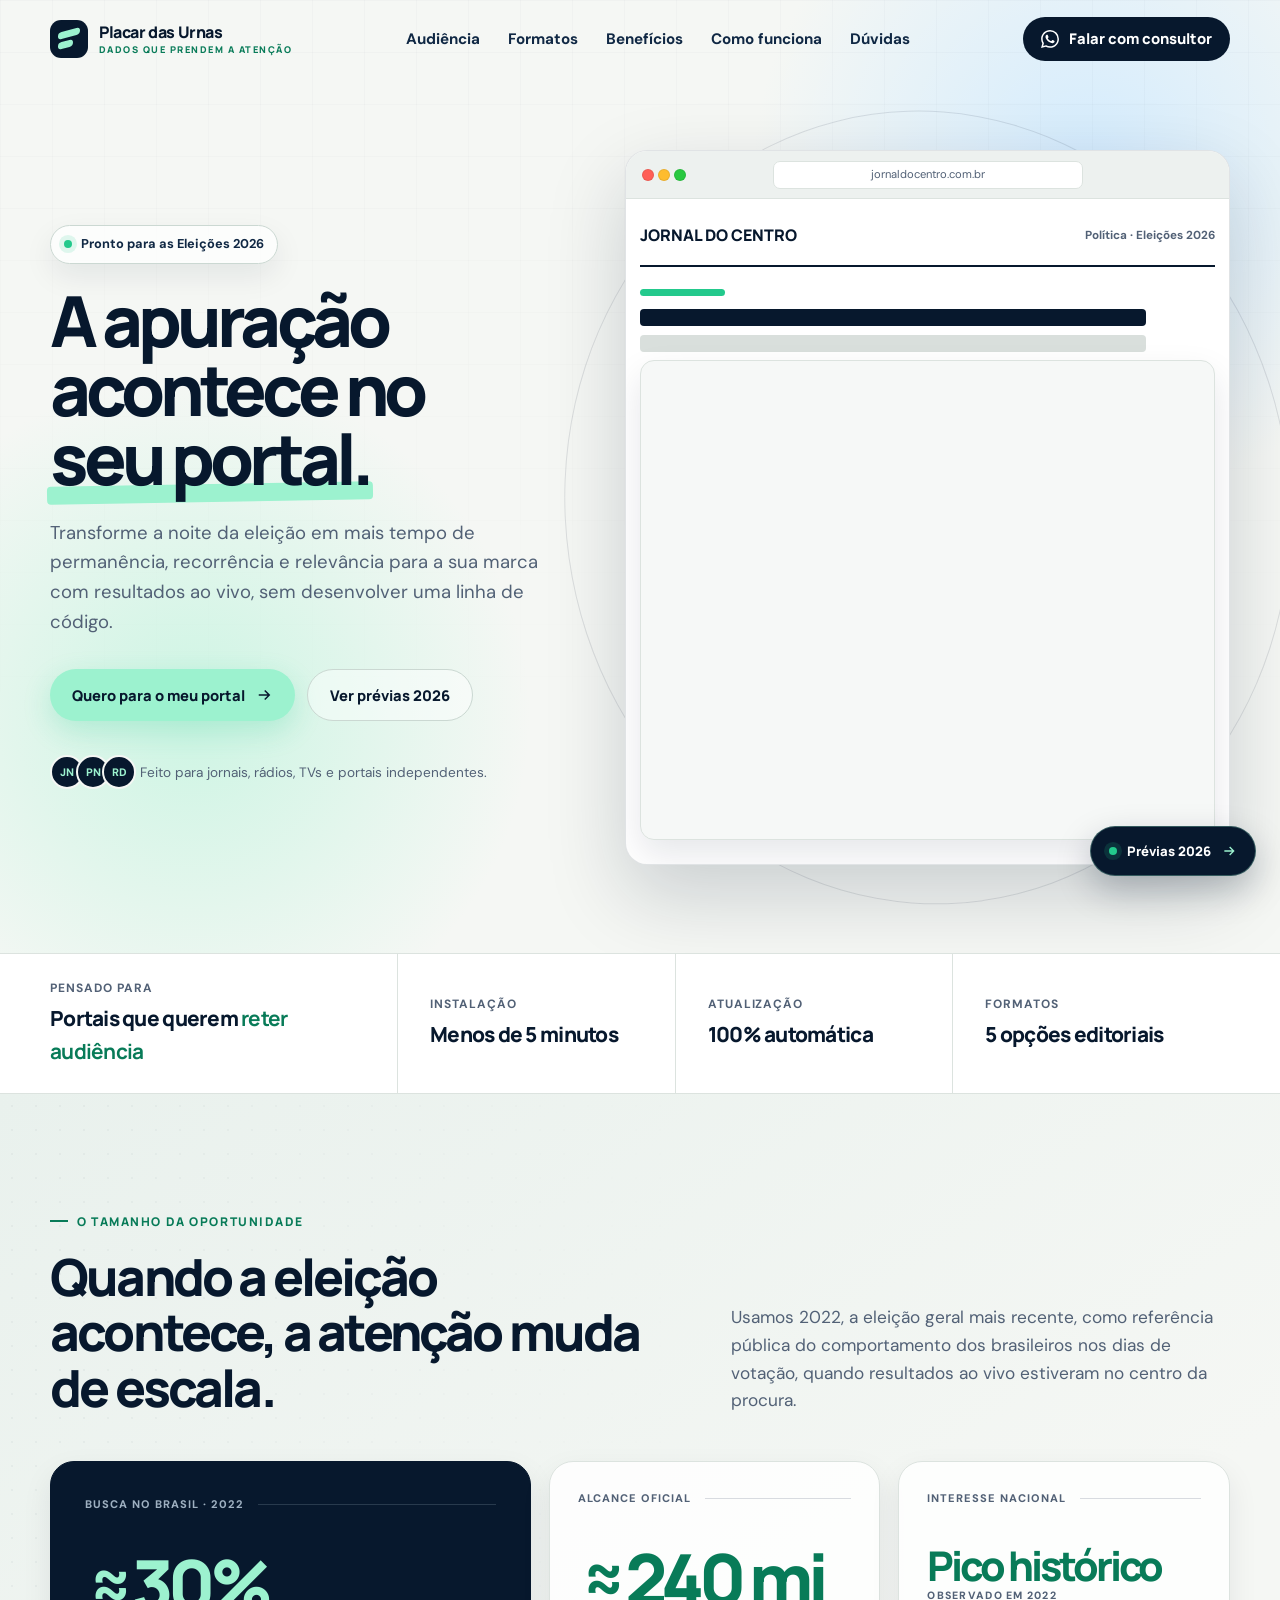
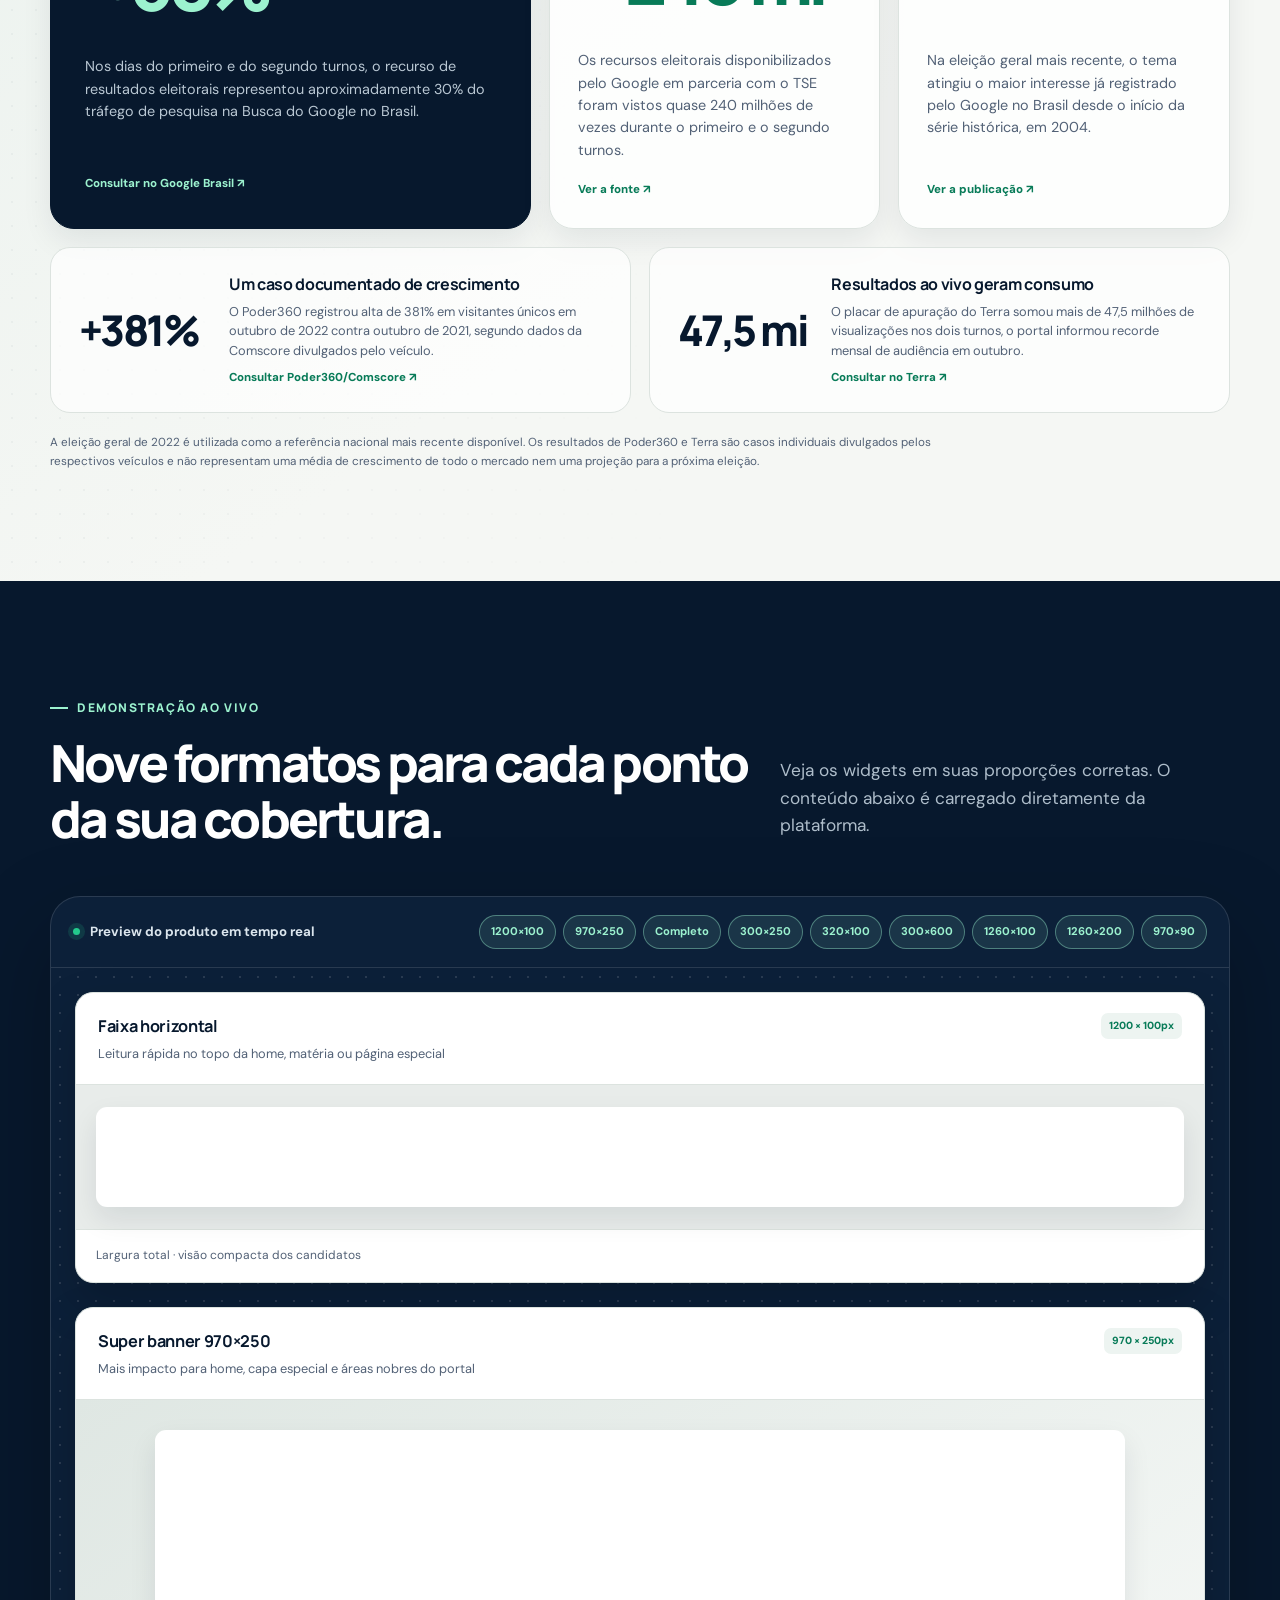
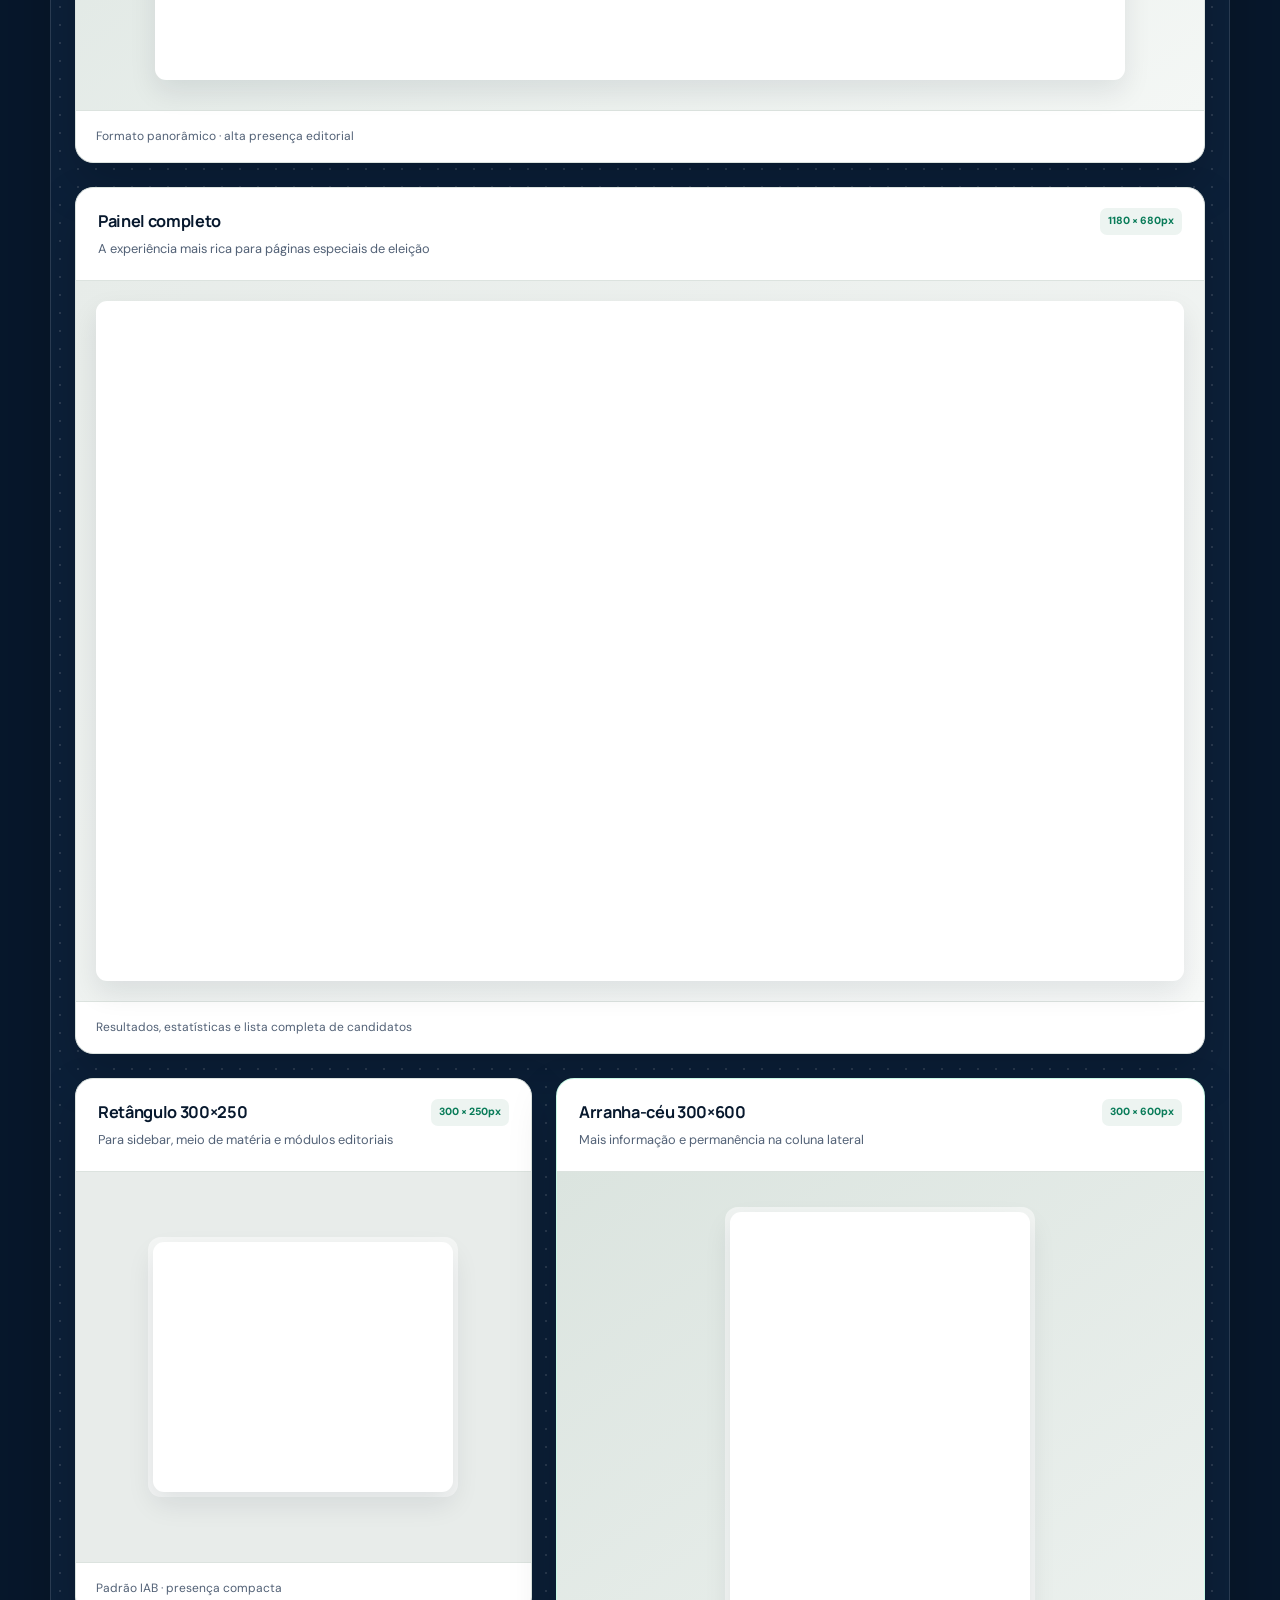
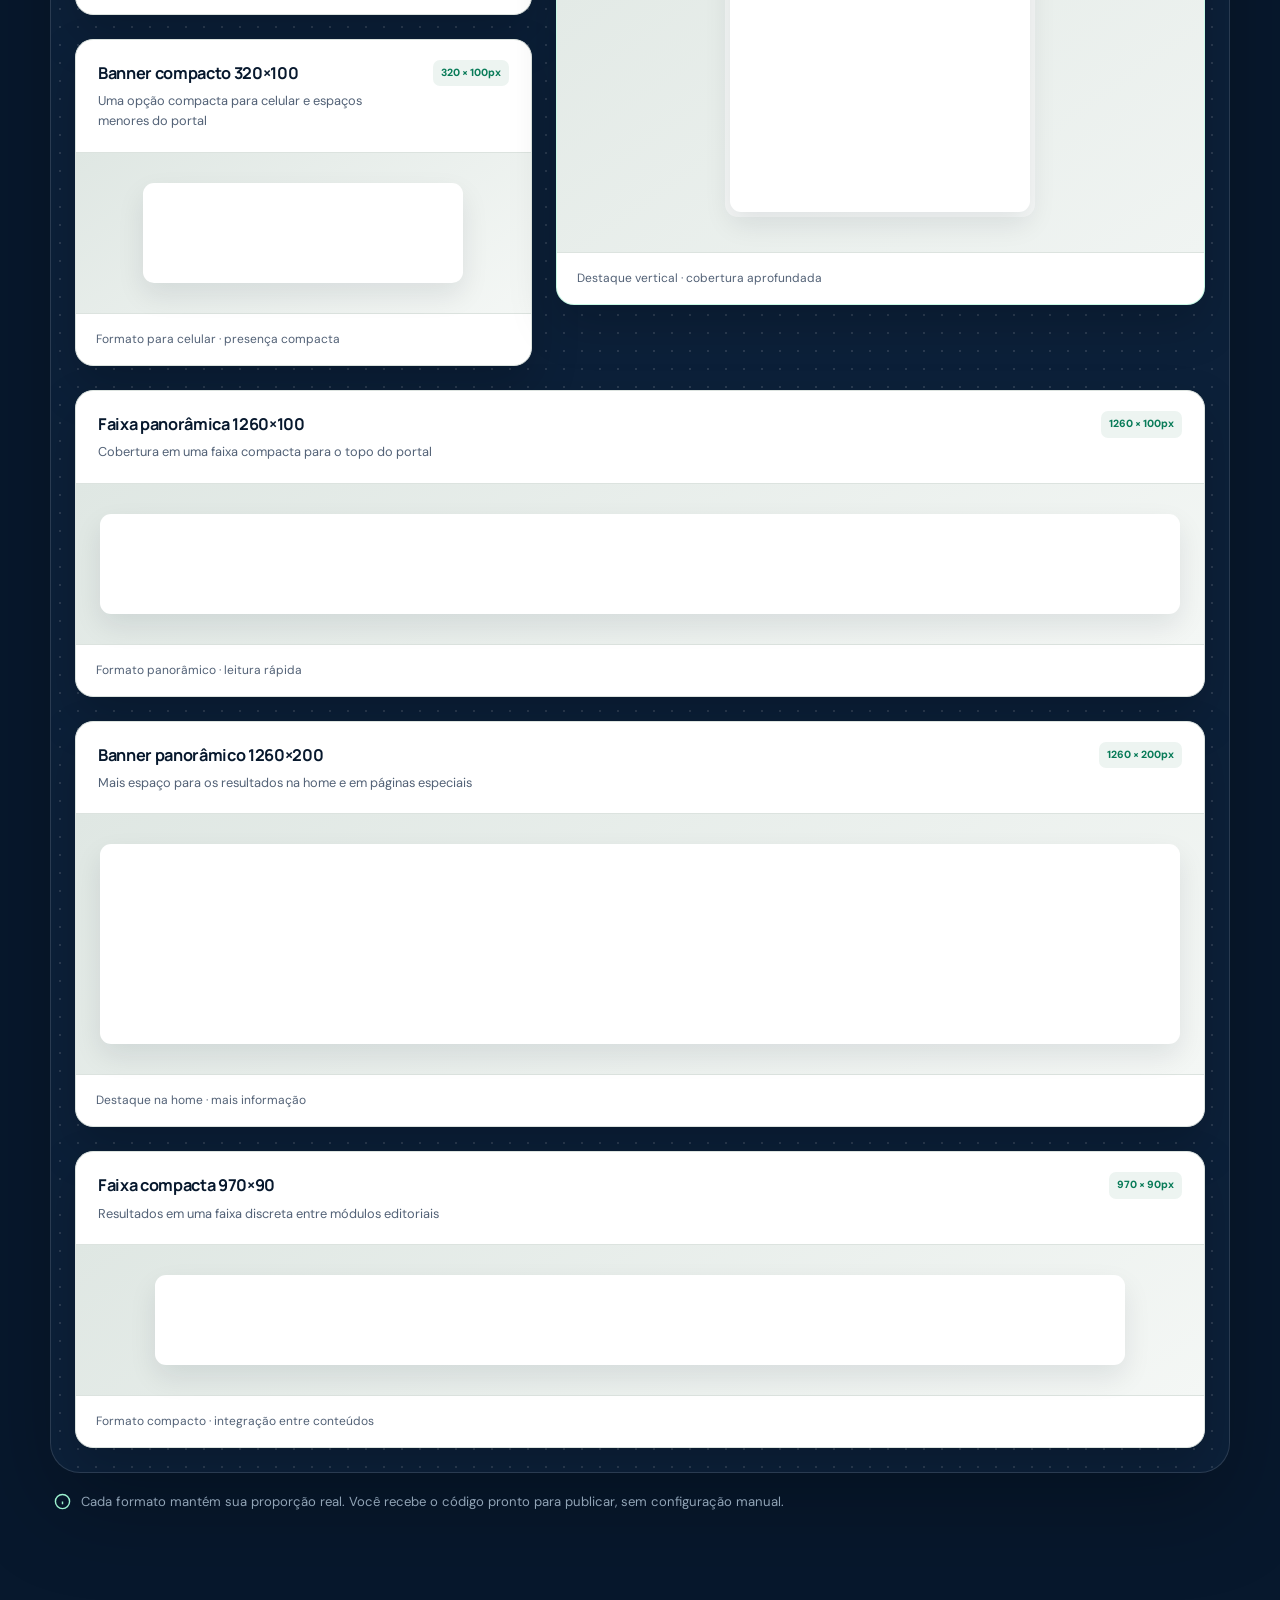
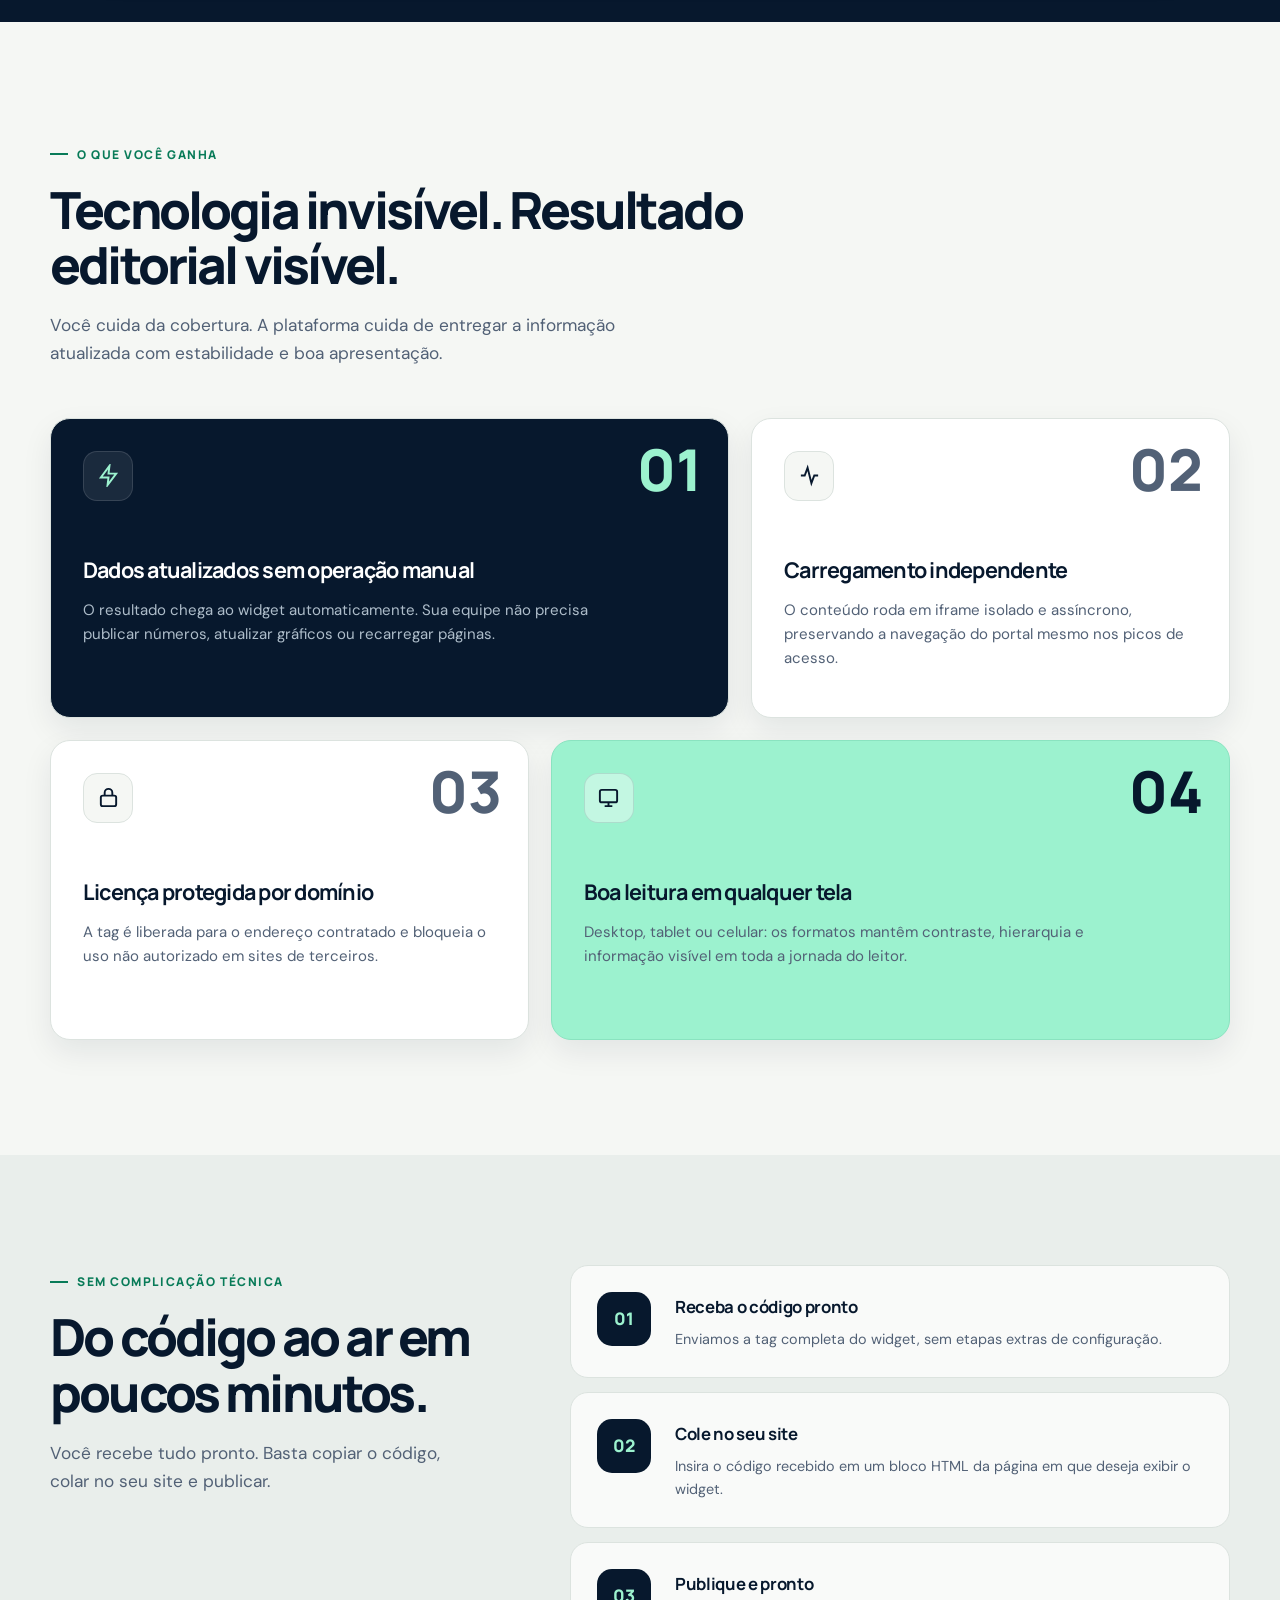
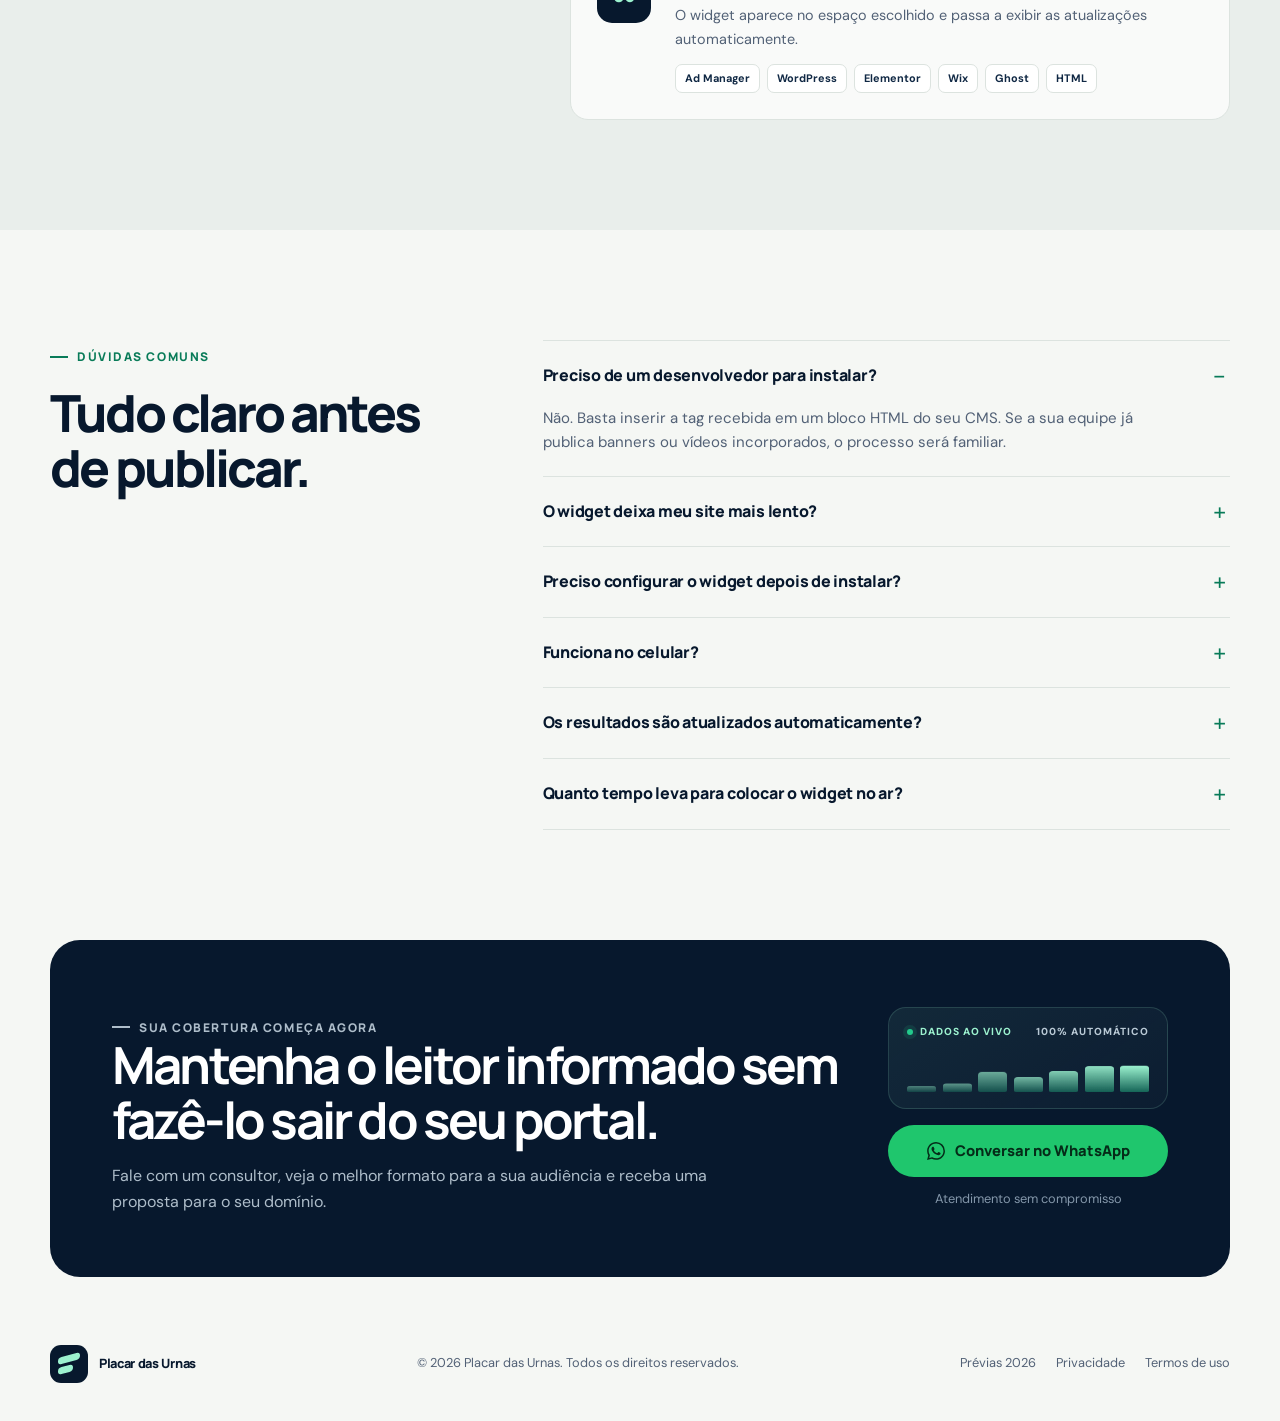
==== commit abc45139: "melhorando organizacao" ====
--- a/index.html
+++ b/index.html
@@ -428,7 +428,7 @@
       <div class="container">
         <div class="section-head section-head--split reveal"><div><p class="eyebrow eyebrow--light">Demonstração ao vivo</p><h2 class="section-title" id="studio-title">Nove formatos para cada ponto da sua cobertura.</h2></div><p class="section-copy">Veja os widgets em suas proporções corretas. O conteúdo abaixo é carregado diretamente da plataforma.</p></div>
         <div class="studio-shell reveal">
-          <div class="studio-toolbar"><div class="studio-status"><span class="live-dot" aria-hidden="true"></span> Preview do produto em tempo real</div><div class="studio-formats" aria-label="Formatos disponíveis"><span class="format-chip is-active">Completo</span><span class="format-chip is-active">1200×100</span><span class="format-chip is-active">970×250</span><span class="format-chip is-active">300×250</span><span class="format-chip is-active">300×600</span><span class="format-chip is-active">1260×100</span><span class="format-chip is-active">1260×200</span><span class="format-chip is-active">970×90</span><span class="format-chip is-active">320×100</span></div></div>
+          <div class="studio-toolbar"><div class="studio-status"><span class="live-dot" aria-hidden="true"></span> Preview do produto em tempo real</div><div class="studio-formats" aria-label="Formatos disponíveis"><span class="format-chip is-active">1200×100</span><span class="format-chip is-active">970×250</span><span class="format-chip is-active">Completo</span><span class="format-chip is-active">300×250</span><span class="format-chip is-active">320×100</span><span class="format-chip is-active">300×600</span><span class="format-chip is-active">1260×100</span><span class="format-chip is-active">1260×200</span><span class="format-chip is-active">970×90</span></div></div>
           <div class="studio-canvas">
             <article class="format-card format-card--wide">
               <header class="format-card__head"><div><h3>Faixa horizontal</h3><p>Leitura rápida no topo da home, matéria ou página especial</p></div><span class="size-badge">1200 × 100px</span></header>
